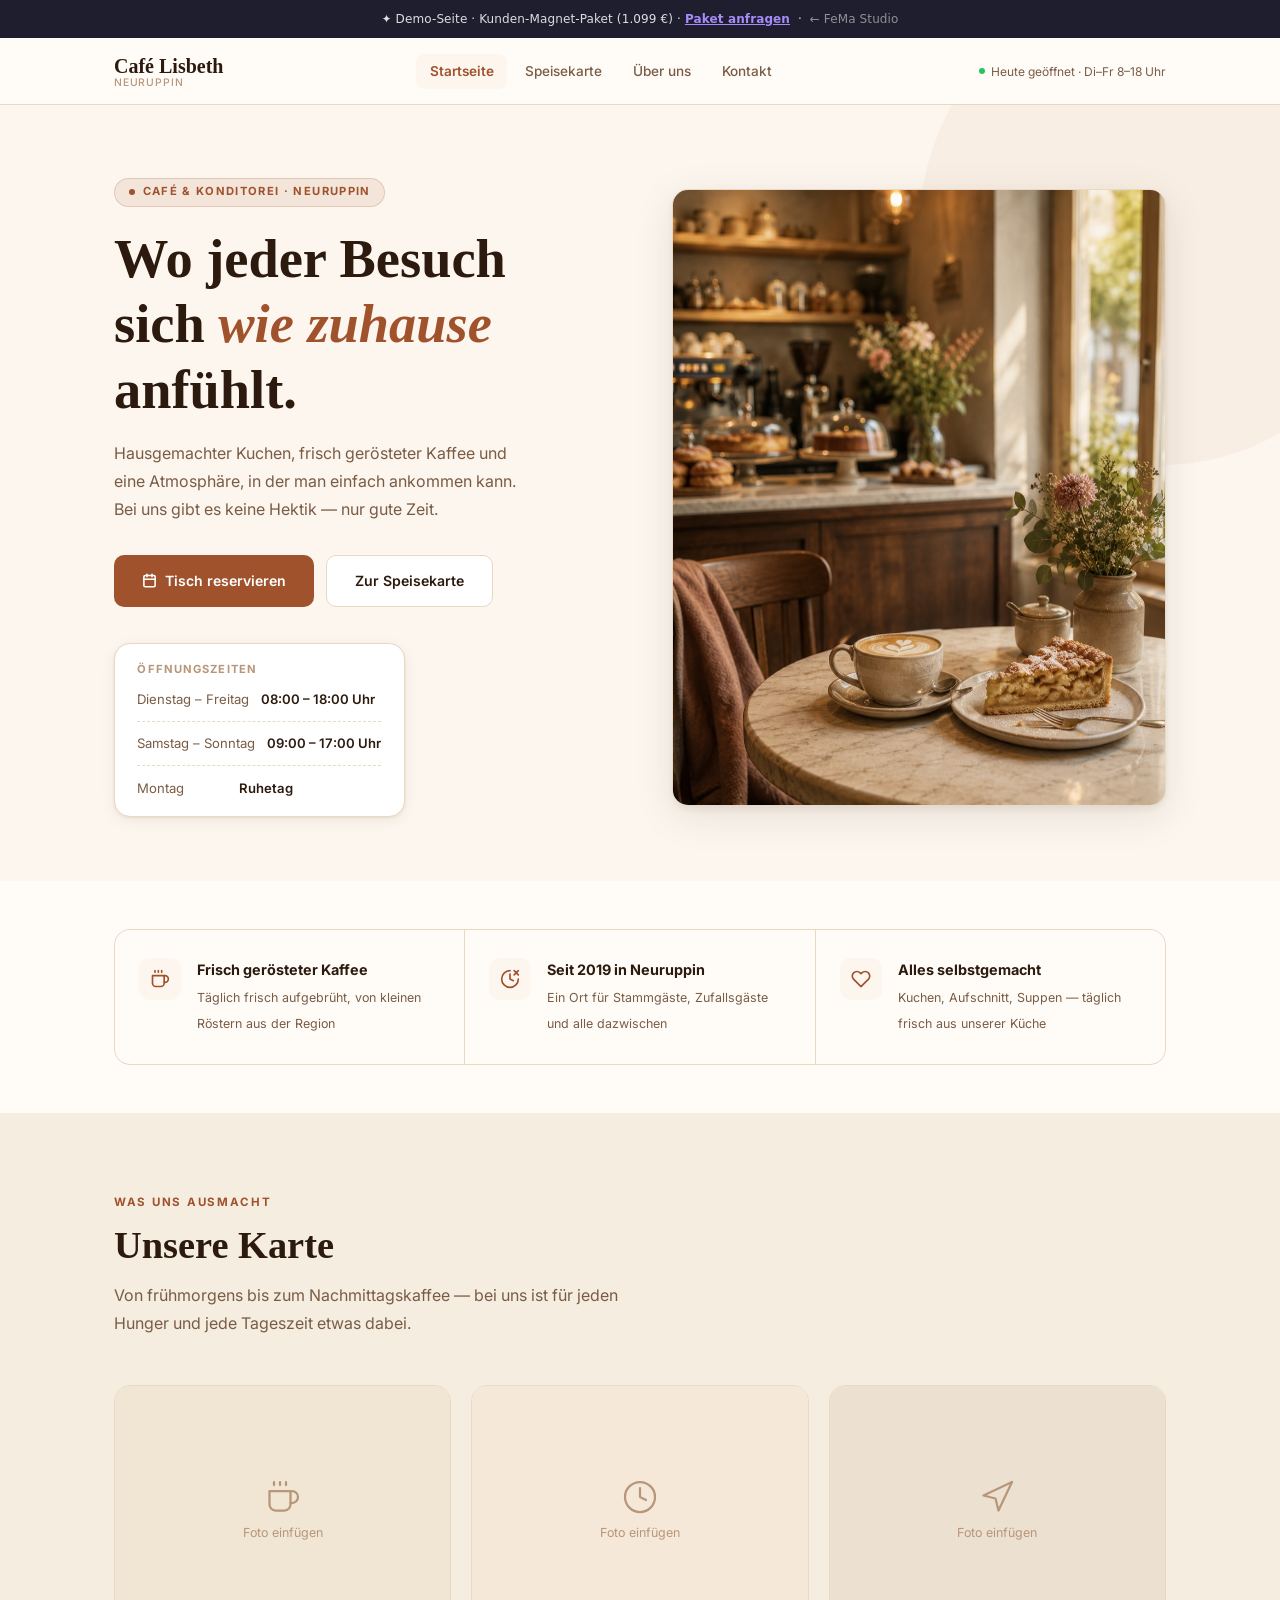
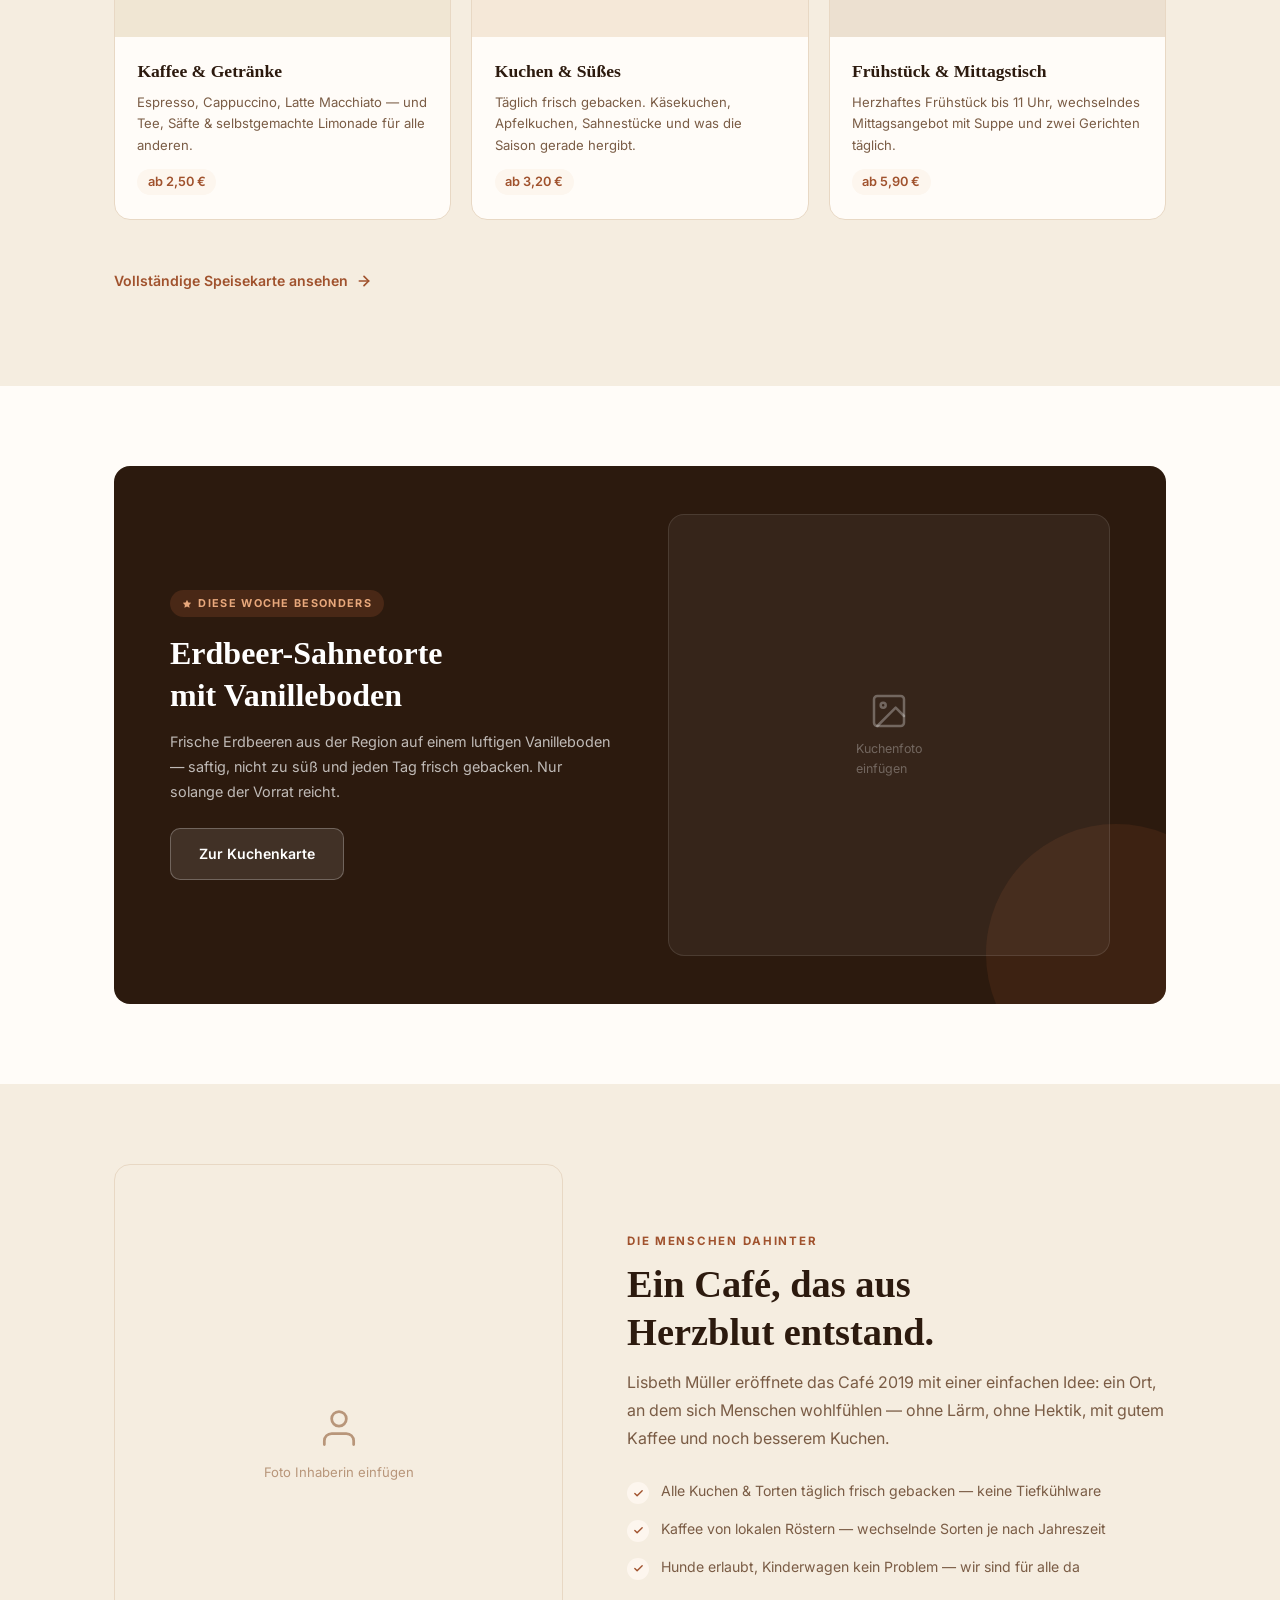
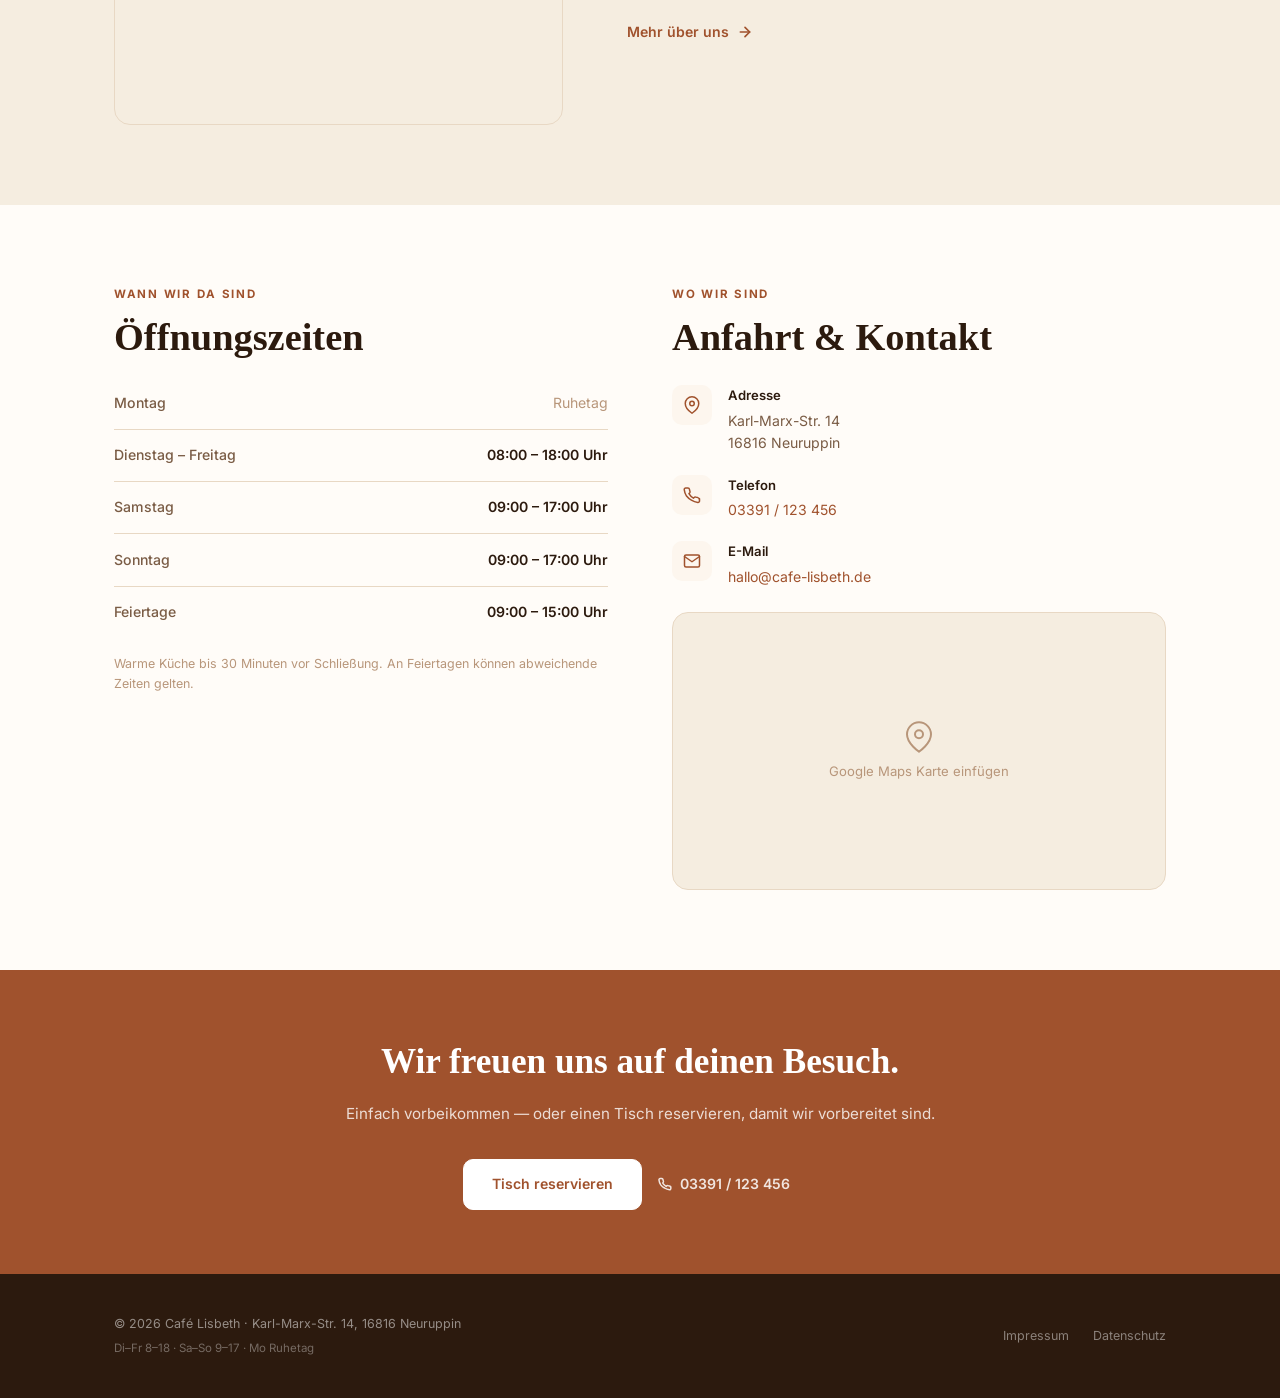
==== demo-kunden-magnet-cafe/index.html @ a555cfe6 "Fix: base href für Demo-Unterordner ergänzt Vercel cleanUrls serviert /demo-kunden-magnet-cafe ohne " ====
<!DOCTYPE html>
<!--
=================================================================
  FEMA STUDIO — KUNDEN-MAGNET DEMO: CAFÉ
  Café Lisbeth — Gemütliches Wohnzimmer-Café
  Paket: Kunden-Magnet | 1.099 €
=================================================================
-->
<html lang="de">
<head>
  <meta charset="UTF-8" />
  <meta name="viewport" content="width=device-width, initial-scale=1.0" />
  <title>Café Lisbeth — Gemütliches Café & Kuchen in Neuruppin</title>
  <meta name="robots" content="noindex, nofollow" />
  <meta name="description" content="Café Lisbeth in Neuruppin: Hausgemachter Kuchen, frischer Kaffee & Mittagstisch. Geöffnet Di–So. Herzlich willkommen!" />
  <link rel="canonical" href="https://fema-studio.de/demo-kunden-magnet-cafe" />
  <meta property="og:title" content="Café Lisbeth — Gemütliches Café & Kuchen in Neuruppin" />
  <meta property="og:description" content="Hausgemachter Kuchen, frischer Kaffee und herzliche Atmosphäre — mitten in Neuruppin." />
  <meta property="og:type" content="website" />
  <base href="/demo-kunden-magnet-cafe/" />
  <link rel="preconnect" href="https://fonts.bunny.net" />
  <link href="https://fonts.bunny.net/css?family=inter:400,500,600,700&family=playfair-display:400,400i,700,700i&display=swap" rel="stylesheet" />
  <link rel="stylesheet" href="css/style.css" />
  <script type="application/ld+json">
  {
    "@context": "https://schema.org",
    "@type": "CafeOrCoffeeShop",
    "name": "Café Lisbeth",
    "description": "Gemütliches Wohnzimmer-Café mit hausgemachtem Kuchen, frischem Kaffee und Mittagstisch.",
    "url": "https://cafe-lisbeth.de",
    "telephone": "+493391123456",
    "address": {
      "@type": "PostalAddress",
      "streetAddress": "Karl-Marx-Str. 14",
      "addressLocality": "Neuruppin",
      "postalCode": "16816",
      "addressCountry": "DE"
    },
    "openingHoursSpecification": [
      { "@type": "OpeningHoursSpecification", "dayOfWeek": ["Tuesday","Wednesday","Thursday","Friday"], "opens": "08:00", "closes": "18:00" },
      { "@type": "OpeningHoursSpecification", "dayOfWeek": ["Saturday","Sunday"], "opens": "09:00", "closes": "17:00" }
    ]
  }
  </script>
</head>
<body>

  <!-- DEMO-BANNER ==================================== -->
  <div class="demo-banner">
    ✦ Demo-Seite · Kunden-Magnet-Paket (1.099 €) ·
    <a href="https://fema-studio.de/#preise" class="demo-banner-cta">Paket anfragen</a>
    &nbsp;·&nbsp;
    <a href="https://fema-studio.de" class="demo-banner-back">← FeMa Studio</a>
  </div>

  <!-- NAV ============================================ -->
  <header class="nav">
    <div class="nav-inner">
      <a href="index.html" class="nav-logo">
        Café Lisbeth
        <span>Neuruppin</span>
      </a>
      <nav class="nav-links">
        <a href="index.html" class="aktiv">Startseite</a>
        <a href="karte.html">Speisekarte</a>
        <a href="ueber-uns.html">Über uns</a>
        <a href="kontakt.html">Kontakt</a>
      </nav>
      <div class="nav-zeiten">
        <span class="nav-zeiten-dot"></span>
        Heute geöffnet · Di–Fr 8–18 Uhr
      </div>
      <button type="button" class="nav-hamburger" id="hamburger" aria-label="Menü öffnen">
        <span></span><span></span><span></span>
      </button>
    </div>
    <nav class="nav-mobile" id="navMobile">
      <a href="index.html" class="aktiv">Startseite</a>
      <a href="karte.html">Speisekarte</a>
      <a href="ueber-uns.html">Über uns</a>
      <a href="kontakt.html">Kontakt</a>
      <a href="kontakt.html" class="btn btn-primaer">Tisch reservieren</a>
    </nav>
  </header>

  <!-- HERO =========================================== -->
  <section class="hero-cafe">
    <div class="hero-cafe-inner">
      <div>
        <div class="hero-cafe-label">Café &amp; Konditorei · Neuruppin</div>
        <h1>
          Wo jeder Besuch<br />
          sich <em>wie zuhause</em><br />
          anfühlt.
        </h1>
        <p class="hero-sub">
          Hausgemachter Kuchen, frisch gerösteter Kaffee und eine Atmosphäre, in der man einfach ankommen kann. Bei uns gibt es keine Hektik — nur gute Zeit.
        </p>
        <div class="hero-buttons">
          <a href="kontakt.html" class="btn btn-primaer">
            <svg xmlns="http://www.w3.org/2000/svg" width="15" height="15" viewBox="0 0 24 24" fill="none" stroke="currentColor" stroke-width="2.5" stroke-linecap="round" stroke-linejoin="round"><rect x="3" y="4" width="18" height="18" rx="2"/><line x1="16" y1="2" x2="16" y2="6"/><line x1="8" y1="2" x2="8" y2="6"/><line x1="3" y1="10" x2="21" y2="10"/></svg>
            Tisch reservieren
          </a>
          <a href="karte.html" class="btn btn-sekundaer">Zur Speisekarte</a>
        </div>

        <div class="hero-zeiten-box">
          <div class="hero-zeiten-titel">Öffnungszeiten</div>
          <div class="hero-zeiten-reihe">
            <span class="tag">Dienstag – Freitag</span>
            <span class="zeit">08:00 – 18:00 Uhr</span>
          </div>
          <hr class="hero-zeiten-sep" />
          <div class="hero-zeiten-reihe">
            <span class="tag">Samstag – Sonntag</span>
            <span class="zeit">09:00 – 17:00 Uhr</span>
          </div>
          <hr class="hero-zeiten-sep" />
          <div class="hero-zeiten-reihe">
            <span class="tag">Montag</span>
            <span class="zeit zeit-ruhetag">Ruhetag</span>
          </div>
        </div>
      </div>

      <div class="hero-cafe-bild">
        <img src="bilder/hero.jpg" alt="Gemütliche Atmosphäre im Café Lisbeth — Kaffee und Kuchen auf Marmortisch" />
      </div>
    </div>
  </section>

  <!-- ATMOSPHÄRE-CLAIMS ============================== -->
  <section class="section-claims">
    <div class="container">
      <div class="claims-reihe">
        <div class="claim">
          <div class="claim-icon">
            <svg xmlns="http://www.w3.org/2000/svg" width="20" height="20" viewBox="0 0 24 24" fill="none" stroke="currentColor" stroke-width="2" stroke-linecap="round" stroke-linejoin="round"><path d="M17 8h1a4 4 0 1 1 0 8h-1"/><path d="M3 8h14v9a4 4 0 0 1-4 4H7a4 4 0 0 1-4-4Z"/><line x1="6" y1="2" x2="6" y2="4"/><line x1="10" y1="2" x2="10" y2="4"/><line x1="14" y1="2" x2="14" y2="4"/></svg>
          </div>
          <div class="claim-text">
            <strong>Frisch gerösteter Kaffee</strong>
            <span>Täglich frisch aufgebrüht, von kleinen Röstern aus der Region</span>
          </div>
        </div>
        <div class="claim">
          <div class="claim-icon">
            <svg xmlns="http://www.w3.org/2000/svg" width="20" height="20" viewBox="0 0 24 24" fill="none" stroke="currentColor" stroke-width="2" stroke-linecap="round" stroke-linejoin="round"><path d="M12 2a10 10 0 1 0 10 10"/><path d="M12 6v6l4 2"/><path d="M22 2 L 17 7 M 22 7 L 17 2"/></svg>
          </div>
          <div class="claim-text">
            <strong>Seit 2019 in Neuruppin</strong>
            <span>Ein Ort für Stammgäste, Zufallsgäste und alle dazwischen</span>
          </div>
        </div>
        <div class="claim">
          <div class="claim-icon">
            <svg xmlns="http://www.w3.org/2000/svg" width="20" height="20" viewBox="0 0 24 24" fill="none" stroke="currentColor" stroke-width="2" stroke-linecap="round" stroke-linejoin="round"><path d="M20.84 4.61a5.5 5.5 0 0 0-7.78 0L12 5.67l-1.06-1.06a5.5 5.5 0 0 0-7.78 7.78l1.06 1.06L12 21.23l7.78-7.78 1.06-1.06a5.5 5.5 0 0 0 0-7.78z"/></svg>
          </div>
          <div class="claim-text">
            <strong>Alles selbstgemacht</strong>
            <span>Kuchen, Aufschnitt, Suppen — täglich frisch aus unserer Küche</span>
          </div>
        </div>
      </div>
    </div>
  </section>

  <!-- KARTEN-HIGHLIGHTS ============================== -->
  <section class="section section-warm">
    <div class="container">
      <div class="section-kopf">
        <p class="section-label">Was uns ausmacht</p>
        <h2 class="section-titel">Unsere Karte</h2>
        <p class="section-sub">Von frühmorgens bis zum Nachmittagskaffee — bei uns ist für jeden Hunger und jede Tageszeit etwas dabei.</p>
      </div>
      <div class="karte-grid">
        <div class="karte-kachel">
          <div class="karte-kachel-bild karte-kachel-bild--kaffee">
            <svg xmlns="http://www.w3.org/2000/svg" width="36" height="36" viewBox="0 0 24 24" fill="none" stroke="#b8967a" stroke-width="1.5" stroke-linecap="round" stroke-linejoin="round"><path d="M17 8h1a4 4 0 1 1 0 8h-1"/><path d="M3 8h14v9a4 4 0 0 1-4 4H7a4 4 0 0 1-4-4Z"/><line x1="6" y1="2" x2="6" y2="4"/><line x1="10" y1="2" x2="10" y2="4"/><line x1="14" y1="2" x2="14" y2="4"/></svg>
            Foto einfügen
          </div>
          <div class="karte-kachel-body">
            <h3>Kaffee &amp; Getränke</h3>
            <p>Espresso, Cappuccino, Latte Macchiato — und Tee, Säfte &amp; selbstgemachte Limonade für alle anderen.</p>
            <span class="preis">ab 2,50 €</span>
          </div>
        </div>

        <div class="karte-kachel">
          <div class="karte-kachel-bild karte-kachel-bild--kuchen">
            <svg xmlns="http://www.w3.org/2000/svg" width="36" height="36" viewBox="0 0 24 24" fill="none" stroke="#b8967a" stroke-width="1.5" stroke-linecap="round" stroke-linejoin="round"><circle cx="12" cy="12" r="10"/><path d="M12 6v6l4 2"/></svg>
            Foto einfügen
          </div>
          <div class="karte-kachel-body">
            <h3>Kuchen &amp; Süßes</h3>
            <p>Täglich frisch gebacken. Käsekuchen, Apfelkuchen, Sahnestücke und was die Saison gerade hergibt.</p>
            <span class="preis">ab 3,20 €</span>
          </div>
        </div>

        <div class="karte-kachel">
          <div class="karte-kachel-bild karte-kachel-bild--fruehstueck">
            <svg xmlns="http://www.w3.org/2000/svg" width="36" height="36" viewBox="0 0 24 24" fill="none" stroke="#b8967a" stroke-width="1.5" stroke-linecap="round" stroke-linejoin="round"><path d="M3 11l19-9-9 19-2-8-8-2z"/></svg>
            Foto einfügen
          </div>
          <div class="karte-kachel-body">
            <h3>Frühstück &amp; Mittagstisch</h3>
            <p>Herzhaftes Frühstück bis 11 Uhr, wechselndes Mittagsangebot mit Suppe und zwei Gerichten täglich.</p>
            <span class="preis">ab 5,90 €</span>
          </div>
        </div>
      </div>
      <div class="karte-grid-footer">
        <a href="karte.html" class="btn btn-ghost">
          Vollständige Speisekarte ansehen
          <svg xmlns="http://www.w3.org/2000/svg" width="16" height="16" viewBox="0 0 24 24" fill="none" stroke="currentColor" stroke-width="2.5" stroke-linecap="round" stroke-linejoin="round"><line x1="5" y1="12" x2="19" y2="12"/><polyline points="12 5 19 12 12 19"/></svg>
        </a>
      </div>
    </div>
  </section>

  <!-- EMPFEHLUNG ===================================== -->
  <section class="section">
    <div class="container">
      <div class="empfehlung">
        <div>
          <div class="empfehlung-badge">
            <svg xmlns="http://www.w3.org/2000/svg" width="10" height="10" viewBox="0 0 24 24" fill="currentColor"><polygon points="12 2 15.09 8.26 22 9.27 17 14.14 18.18 21.02 12 17.77 5.82 21.02 7 14.14 2 9.27 8.91 8.26 12 2"/></svg>
            Diese Woche besonders
          </div>
          <h2>Erdbeer-Sahnetorte<br />mit Vanilleboden</h2>
          <p>Frische Erdbeeren aus der Region auf einem luftigen Vanilleboden — saftig, nicht zu süß und jeden Tag frisch gebacken. Nur solange der Vorrat reicht.</p>
          <a href="karte.html" class="btn btn-sekundaer">Zur Kuchenkarte</a>
        </div>
        <div class="empfehlung-bild">
          <svg xmlns="http://www.w3.org/2000/svg" width="40" height="40" viewBox="0 0 24 24" fill="none" stroke="currentColor" stroke-width="1.5" stroke-linecap="round" stroke-linejoin="round"><rect x="3" y="3" width="18" height="18" rx="2"/><circle cx="8.5" cy="8.5" r="1.5"/><polyline points="21 15 16 10 5 21"/></svg>
          Kuchenfoto<br />einfügen
        </div>
      </div>
    </div>
  </section>

  <!-- ÜBER UNS TEASER ================================ -->
  <section class="section section-warm">
    <div class="container">
      <div class="ueber-grid">
        <div class="ueber-bild">
          <div class="ueber-bild-platzhalter">
            <svg xmlns="http://www.w3.org/2000/svg" width="44" height="44" viewBox="0 0 24 24" fill="none" stroke="currentColor" stroke-width="1.5" stroke-linecap="round" stroke-linejoin="round"><path d="M20 21v-2a4 4 0 0 0-4-4H8a4 4 0 0 0-4 4v2"/><circle cx="12" cy="7" r="4"/></svg>
            Foto Inhaberin einfügen
          </div>
        </div>
        <div>
          <p class="section-label">Die Menschen dahinter</p>
          <h2 class="section-titel">Ein Café, das aus<br />Herzblut entstand.</h2>
          <p class="section-sub">
            Lisbeth Müller eröffnete das Café 2019 mit einer einfachen Idee: ein Ort, an dem sich Menschen wohlfühlen — ohne Lärm, ohne Hektik, mit gutem Kaffee und noch besserem Kuchen.
          </p>
          <div class="ueber-punkte">
            <div class="ueber-punkt">
              <div class="ueber-punkt-icon">
                <svg xmlns="http://www.w3.org/2000/svg" width="11" height="11" viewBox="0 0 24 24" fill="none" stroke="currentColor" stroke-width="3" stroke-linecap="round" stroke-linejoin="round"><polyline points="20 6 9 17 4 12"/></svg>
              </div>
              Alle Kuchen &amp; Torten täglich frisch gebacken — keine Tiefkühlware
            </div>
            <div class="ueber-punkt">
              <div class="ueber-punkt-icon">
                <svg xmlns="http://www.w3.org/2000/svg" width="11" height="11" viewBox="0 0 24 24" fill="none" stroke="currentColor" stroke-width="3" stroke-linecap="round" stroke-linejoin="round"><polyline points="20 6 9 17 4 12"/></svg>
              </div>
              Kaffee von lokalen Röstern — wechselnde Sorten je nach Jahreszeit
            </div>
            <div class="ueber-punkt">
              <div class="ueber-punkt-icon">
                <svg xmlns="http://www.w3.org/2000/svg" width="11" height="11" viewBox="0 0 24 24" fill="none" stroke="currentColor" stroke-width="3" stroke-linecap="round" stroke-linejoin="round"><polyline points="20 6 9 17 4 12"/></svg>
              </div>
              Hunde erlaubt, Kinderwagen kein Problem — wir sind für alle da
            </div>
          </div>
          <div class="ueber-cta">
            <a href="ueber-uns.html" class="btn btn-ghost">
              Mehr über uns
              <svg xmlns="http://www.w3.org/2000/svg" width="16" height="16" viewBox="0 0 24 24" fill="none" stroke="currentColor" stroke-width="2.5" stroke-linecap="round" stroke-linejoin="round"><line x1="5" y1="12" x2="19" y2="12"/><polyline points="12 5 19 12 12 19"/></svg>
            </a>
          </div>
        </div>
      </div>
    </div>
  </section>

  <!-- ÖFFNUNGSZEITEN & ADRESSE ======================= -->
  <section class="section">
    <div class="container">
      <div class="zeiten-layout">
        <div>
          <p class="section-label">Wann wir da sind</p>
          <h2 class="section-titel">Öffnungszeiten</h2>
          <div class="zeiten-tabelle">
            <div class="zeiten-zeile">
              <span class="tag">Montag</span>
              <span class="geschlossen">Ruhetag</span>
            </div>
            <div class="zeiten-zeile">
              <span class="tag">Dienstag – Freitag</span>
              <span class="zeit">08:00 – 18:00 Uhr</span>
            </div>
            <div class="zeiten-zeile">
              <span class="tag">Samstag</span>
              <span class="zeit">09:00 – 17:00 Uhr</span>
            </div>
            <div class="zeiten-zeile">
              <span class="tag">Sonntag</span>
              <span class="zeit">09:00 – 17:00 Uhr</span>
            </div>
            <div class="zeiten-zeile">
              <span class="tag">Feiertage</span>
              <span class="zeit">09:00 – 15:00 Uhr</span>
            </div>
          </div>
          <p class="zeiten-hinweis">
            Warme Küche bis 30 Minuten vor Schließung. An Feiertagen können abweichende Zeiten gelten.
          </p>
        </div>
        <div>
          <p class="section-label">Wo wir sind</p>
          <h2 class="section-titel">Anfahrt &amp; Kontakt</h2>
          <div class="adresse-block">
            <div class="adresse-zeile">
              <div class="adresse-zeile-icon">
                <svg xmlns="http://www.w3.org/2000/svg" width="18" height="18" viewBox="0 0 24 24" fill="none" stroke="currentColor" stroke-width="2" stroke-linecap="round" stroke-linejoin="round"><path d="M21 10c0 7-9 13-9 13s-9-6-9-13a9 9 0 0 1 18 0z"/><circle cx="12" cy="10" r="3"/></svg>
              </div>
              <div>
                <strong>Adresse</strong>
                Karl-Marx-Str. 14<br />16816 Neuruppin
              </div>
            </div>
            <div class="adresse-zeile">
              <div class="adresse-zeile-icon">
                <svg xmlns="http://www.w3.org/2000/svg" width="18" height="18" viewBox="0 0 24 24" fill="none" stroke="currentColor" stroke-width="2" stroke-linecap="round" stroke-linejoin="round"><path d="M22 16.92v3a2 2 0 0 1-2.18 2 19.79 19.79 0 0 1-8.63-3.07A19.5 19.5 0 0 1 4.69 13.41 19.79 19.79 0 0 1 1.63 4.83 2 2 0 0 1 3.59 2.63h3a2 2 0 0 1 2 1.72c.127.96.361 1.903.7 2.81a2 2 0 0 1-.45 2.11L7.91 10.19a16 16 0 0 0 6 6l.95-.95a2 2 0 0 1 2.11-.45c.907.339 1.85.573 2.81.7A2 2 0 0 1 21.44 17.5z"/></svg>
              </div>
              <div>
                <strong>Telefon</strong>
                <a href="tel:+493391123456" class="link-akzent">03391 / 123 456</a>
              </div>
            </div>
            <div class="adresse-zeile">
              <div class="adresse-zeile-icon">
                <svg xmlns="http://www.w3.org/2000/svg" width="18" height="18" viewBox="0 0 24 24" fill="none" stroke="currentColor" stroke-width="2" stroke-linecap="round" stroke-linejoin="round"><path d="M4 4h16c1.1 0 2 .9 2 2v12c0 1.1-.9 2-2 2H4c-1.1 0-2-.9-2-2V6c0-1.1.9-2 2-2z"/><polyline points="22,6 12,13 2,6"/></svg>
              </div>
              <div>
                <strong>E-Mail</strong>
                <a href="mailto:hallo@cafe-lisbeth.de" class="link-akzent">hallo@cafe-lisbeth.de</a>
              </div>
            </div>
          </div>
          <div class="maps-container">
            <!-- ANPASSEN: Google Maps Embed einfügen -->
            <svg xmlns="http://www.w3.org/2000/svg" width="32" height="32" viewBox="0 0 24 24" fill="none" stroke="currentColor" stroke-width="1.5" stroke-linecap="round" stroke-linejoin="round"><path d="M21 10c0 7-9 13-9 13s-9-6-9-13a9 9 0 0 1 18 0z"/><circle cx="12" cy="10" r="3"/></svg>
            Google Maps Karte einfügen
          </div>
        </div>
      </div>
    </div>
  </section>

  <!-- CTA BANNER ===================================== -->
  <section class="cta-banner">
    <div class="container">
      <h2>Wir freuen uns auf deinen Besuch.</h2>
      <p>Einfach vorbeikommen — oder einen Tisch reservieren, damit wir vorbereitet sind.</p>
      <div class="cta-buttons">
        <a href="kontakt.html" class="btn btn-sekundaer">Tisch reservieren</a>
        <a href="tel:+493391123456" class="btn btn-ghost">
          <svg xmlns="http://www.w3.org/2000/svg" width="14" height="14" viewBox="0 0 24 24" fill="none" stroke="currentColor" stroke-width="2.5" stroke-linecap="round" stroke-linejoin="round"><path d="M22 16.92v3a2 2 0 0 1-2.18 2 19.79 19.79 0 0 1-8.63-3.07A19.5 19.5 0 0 1 4.69 13.41 19.79 19.79 0 0 1 1.63 4.83 2 2 0 0 1 3.59 2.63h3a2 2 0 0 1 2 1.72c.127.96.361 1.903.7 2.81a2 2 0 0 1-.45 2.11L7.91 10.19a16 16 0 0 0 6 6l.95-.95a2 2 0 0 1 2.11-.45c.907.339 1.85.573 2.81.7A2 2 0 0 1 21.44 17.5z"/></svg>
          03391 / 123 456
        </a>
      </div>
    </div>
  </section>

  <!-- FOOTER ========================================= -->
  <footer>
    <div class="footer-inner">
      <div>
        <span>© <span id="jahr"></span> Café Lisbeth · Karl-Marx-Str. 14, 16816 Neuruppin</span>
        <div class="footer-zeiten">Di–Fr 8–18 · Sa–So 9–17 · Mo Ruhetag</div>
      </div>
      <div class="footer-links">
        <a href="impressum.html">Impressum</a>
        <a href="datenschutz.html">Datenschutz</a>
      </div>
    </div>
  </footer>

  <script>
    document.getElementById('jahr').textContent = new Date().getFullYear();
    const hamburger = document.getElementById('hamburger');
    const navMobile = document.getElementById('navMobile');
    hamburger.addEventListener('click', () => navMobile.classList.toggle('offen'));
  </script>

</body>
</html>
---- demo-kunden-magnet-cafe/css/style.css ----
/*
=================================================================
  FEMA STUDIO — KUNDEN-MAGNET CAFÉ DEMO
  Café Lisbeth — Gemütliches Wohnzimmer-Café

  Farbanpassung: nur diese 3 Werte ändern
  --akzent:       #a0522d (Sienna / Kaffeebraun)
  --akzent-hover: #8b4513 (Saddlebrown)
  --akzent-hell:  #fdf6ee (Warmes Creme)
=================================================================
*/

:root {
  --akzent:       #a0522d;
  --akzent-hover: #8b4513;
  --akzent-hell:  #fdf6ee;

  --text:         #2c1a0e;
  --text-mittel:  #7a5c45;
  --text-hell:    #b8967a;
  --hintergrund:  #fffcf8;
  --karte:        #f5ede0;
  --rahmen:       #e8d8c4;
  --radius:       10px;
  --radius-lg:    16px;
  --schatten:     0 1px 3px rgba(44,26,14,0.08), 0 4px 16px rgba(44,26,14,0.06);
  --schatten-lg:  0 4px 6px rgba(44,26,14,0.05), 0 10px 40px rgba(44,26,14,0.1);
}

/* ── DEMO-BANNER ─────────────────────────────────────── */
.demo-banner {
  background: #1e1e2e;
  color: rgba(255,255,255,0.85);
  text-align: center;
  padding: 0.6rem 1rem;
  font-size: 0.75rem;
  font-family: system-ui, sans-serif;
  letter-spacing: 0.01em;
}
.demo-banner-cta {
  color: #a78bfa;
  text-decoration: underline;
  font-weight: 600;
}
.demo-banner-back {
  color: rgba(255,255,255,0.5);
  text-decoration: none;
}

/* ── RESET ──────────────────────────────────────────── */
*, *::before, *::after { box-sizing: border-box; margin: 0; padding: 0; }
html { scroll-behavior: smooth; }
body {
  font-family: 'Inter', system-ui, sans-serif;
  background: var(--hintergrund);
  color: var(--text);
  line-height: 1.6;
  -webkit-font-smoothing: antialiased;
}
img { max-width: 100%; height: auto; display: block; }
a { color: inherit; text-decoration: none; }
ul { list-style: none; }

/* ── TYPOGRAPHIE ─────────────────────────────────────── */
.serif { font-family: 'Playfair Display', Georgia, serif; }

/* ── LAYOUT ──────────────────────────────────────────── */
.container { max-width: 1100px; margin: 0 auto; padding: 0 1.5rem; }
.section { padding: 5rem 0; }
.section-warm { background: var(--karte); }

.section-kopf { margin-bottom: 3rem; }
.section-label {
  font-size: 0.72rem;
  font-weight: 700;
  letter-spacing: 0.15em;
  text-transform: uppercase;
  color: var(--akzent);
  margin-bottom: 0.6rem;
}
.section-titel {
  font-family: 'Playfair Display', Georgia, serif;
  font-size: clamp(1.6rem, 4vw, 2.4rem);
  font-weight: 700;
  line-height: 1.25;
  margin-bottom: 0.75rem;
  color: var(--text);
}
.section-sub {
  font-size: 1rem;
  color: var(--text-mittel);
  max-width: 540px;
  line-height: 1.75;
}

/* ── BUTTONS ──────────────────────────────────────────── */
.btn {
  display: inline-flex;
  align-items: center;
  gap: 0.5rem;
  font-size: 0.88rem;
  font-weight: 600;
  padding: 0.85rem 1.75rem;
  border-radius: var(--radius);
  border: none;
  cursor: pointer;
  transition: background 0.2s, border-color 0.2s, color 0.2s, transform 0.15s;
}
.btn:hover { transform: translateY(-1px); }
.btn-primaer { background: var(--akzent); color: #fff; }
.btn-primaer:hover { background: var(--akzent-hover); }
.btn-sekundaer {
  background: #fff;
  color: var(--text);
  border: 1.5px solid var(--rahmen);
}
.btn-sekundaer:hover { border-color: var(--akzent); color: var(--akzent); }
.btn-ghost {
  background: transparent;
  color: var(--akzent);
  padding-left: 0;
  font-weight: 600;
}
.btn-ghost:hover { gap: 0.75rem; transform: none; }

/* ── NAVIGATION ──────────────────────────────────────── */
.nav {
  position: sticky;
  top: 0;
  z-index: 100;
  background: rgba(255,252,248,0.96);
  -webkit-backdrop-filter: blur(10px);
  backdrop-filter: blur(10px);
  border-bottom: 1px solid var(--rahmen);
}
.nav-inner {
  display: flex;
  align-items: center;
  justify-content: space-between;
  height: 66px;
  max-width: 1100px;
  margin: 0 auto;
  padding: 0 1.5rem;
  gap: 2rem;
}
.nav-logo {
  font-family: 'Playfair Display', Georgia, serif;
  font-size: 1.25rem;
  font-weight: 700;
  flex-shrink: 0;
  color: var(--text);
  line-height: 1.1;
}
.nav-logo span {
  display: block;
  font-family: 'Inter', system-ui, sans-serif;
  font-size: 0.65rem;
  font-weight: 500;
  letter-spacing: 0.08em;
  color: var(--text-hell);
  text-transform: uppercase;
}
.nav-links {
  display: flex;
  align-items: center;
  gap: 0.25rem;
  flex: 1;
  justify-content: center;
}
.nav-links a {
  font-size: 0.85rem;
  font-weight: 500;
  color: var(--text-mittel);
  padding: 0.4rem 0.85rem;
  border-radius: 8px;
  transition: color 0.2s, background 0.2s;
}
.nav-links a:hover { color: var(--text); background: var(--karte); }
.nav-links a.aktiv { color: var(--akzent); font-weight: 600; background: var(--akzent-hell); }
.nav-zeiten {
  flex-shrink: 0;
  font-size: 0.75rem;
  color: var(--text-mittel);
  display: flex;
  align-items: center;
  gap: 0.4rem;
}
.nav-zeiten-dot {
  width: 6px; height: 6px;
  border-radius: 50%;
  background: #22c55e;
  flex-shrink: 0;
}

/* Mobile Nav */
.nav-hamburger {
  display: none;
  flex-direction: column;
  gap: 5px;
  cursor: pointer;
  padding: 4px;
  background: none;
  border: none;
}
.nav-hamburger span {
  display: block;
  width: 22px;
  height: 2px;
  background: var(--text);
  border-radius: 2px;
  transition: transform 0.2s, opacity 0.2s;
}
.nav-mobile {
  display: none;
  flex-direction: column;
  padding: 1rem 1.5rem 1.5rem;
  border-top: 1px solid var(--rahmen);
  gap: 0.25rem;
  background: var(--hintergrund);
}
.nav-mobile.offen { display: flex; }
.nav-mobile a {
  font-size: 0.95rem;
  font-weight: 500;
  color: var(--text-mittel);
  padding: 0.65rem 0.75rem;
  border-radius: 8px;
}
.nav-mobile a.aktiv { color: var(--akzent); background: var(--akzent-hell); font-weight: 600; }
.nav-mobile .btn { width: 100%; justify-content: center; margin-top: 0.5rem; }

/* ── HERO STARTSEITE ─────────────────────────────────── */
.hero-cafe {
  padding: 4.5rem 0 4rem;
  background: var(--akzent-hell);
  position: relative;
  overflow: hidden;
}
.hero-cafe::before {
  content: '';
  position: absolute;
  top: -120px; right: -120px;
  width: 480px; height: 480px;
  border-radius: 50%;
  background: color-mix(in srgb, var(--akzent) 5%, transparent);
  pointer-events: none;
}
.hero-cafe-inner {
  display: grid;
  grid-template-columns: 1fr 1fr;
  gap: 4rem;
  align-items: center;
  max-width: 1100px;
  margin: 0 auto;
  padding: 0 1.5rem;
}
.hero-cafe-label {
  display: inline-flex;
  align-items: center;
  gap: 0.5rem;
  background: rgba(160,82,45,0.1);
  border: 1px solid rgba(160,82,45,0.2);
  color: var(--akzent);
  font-size: 0.7rem;
  font-weight: 700;
  letter-spacing: 0.12em;
  text-transform: uppercase;
  padding: 0.3rem 0.85rem;
  border-radius: 100px;
  margin-bottom: 1.25rem;
}
.hero-cafe-label::before {
  content: '';
  width: 6px; height: 6px;
  border-radius: 50%;
  background: var(--akzent);
}
.hero-cafe h1 {
  font-family: 'Playfair Display', Georgia, serif;
  font-size: clamp(2.2rem, 5vw, 3.4rem);
  font-weight: 700;
  line-height: 1.2;
  margin-bottom: 1rem;
  color: var(--text);
}
.hero-cafe h1 em {
  font-style: italic;
  color: var(--akzent);
}
.hero-sub {
  font-size: 1rem;
  color: var(--text-mittel);
  line-height: 1.75;
  margin-bottom: 2rem;
  max-width: 420px;
}
.hero-buttons { display: flex; flex-wrap: wrap; gap: 0.75rem; margin-bottom: 2.25rem; }

/* Öffnungszeiten-Box im Hero */
.hero-zeiten-box {
  background: #fff;
  border: 1px solid var(--rahmen);
  border-radius: var(--radius-lg);
  padding: 1.1rem 1.4rem;
  display: inline-flex;
  flex-direction: column;
  gap: 0.5rem;
  box-shadow: var(--schatten);
}
.hero-zeiten-titel {
  font-size: 0.7rem;
  font-weight: 700;
  letter-spacing: 0.1em;
  text-transform: uppercase;
  color: var(--text-hell);
  margin-bottom: 0.1rem;
}
.hero-zeiten-reihe {
  display: flex;
  align-items: center;
  gap: 0.75rem;
  font-size: 0.82rem;
}
.hero-zeiten-reihe .tag { color: var(--text-mittel); min-width: 90px; }
.hero-zeiten-reihe .zeit { color: var(--text); font-weight: 600; }
.hero-zeiten-sep { border: none; border-top: 1px dashed var(--rahmen); margin: 0.2rem 0; }

/* Bild-Seite */
.hero-cafe-bild {
  border-radius: var(--radius-lg);
  overflow: hidden;
  aspect-ratio: 4/5;
  background: var(--karte);
  border: 1px solid var(--rahmen);
  box-shadow: var(--schatten-lg);
  position: relative;
  z-index: 1;
}
.hero-cafe-bild img { width: 100%; height: 100%; object-fit: cover; }
.bild-platzhalter {
  width: 100%; height: 100%;
  display: flex; flex-direction: column;
  align-items: center; justify-content: center;
  gap: 0.75rem;
  color: var(--text-hell);
  font-size: 0.82rem;
}

/* ── ATMOSPHÄRE-CLAIMS ───────────────────────────────── */
.claims-reihe {
  display: grid;
  grid-template-columns: repeat(3, 1fr);
  gap: 1px;
  background: var(--rahmen);
  border: 1px solid var(--rahmen);
  border-radius: var(--radius-lg);
  overflow: hidden;
}
.claim {
  background: var(--hintergrund);
  padding: 1.75rem 1.5rem;
  display: flex;
  align-items: flex-start;
  gap: 1rem;
}
.claim-icon {
  width: 42px; height: 42px;
  background: var(--akzent-hell);
  border-radius: 10px;
  display: flex; align-items: center; justify-content: center;
  flex-shrink: 0;
  color: var(--akzent);
}
.claim-text strong {
  display: block;
  font-size: 0.9rem;
  font-weight: 700;
  color: var(--text);
  margin-bottom: 0.2rem;
}
.claim-text span { font-size: 0.78rem; color: var(--text-mittel); }

/* ── KARTE-KATEGORIEN (ersetzt Leistungs-Grid) ───────── */
.karte-grid {
  display: grid;
  grid-template-columns: repeat(3, 1fr);
  gap: 1.25rem;
}
.karte-kachel {
  border-radius: var(--radius-lg);
  overflow: hidden;
  border: 1px solid var(--rahmen);
  transition: box-shadow 0.2s, transform 0.2s;
  background: var(--hintergrund);
}
.karte-kachel:hover {
  box-shadow: var(--schatten-lg);
  transform: translateY(-3px);
}
.karte-kachel-bild {
  aspect-ratio: 4/3;
  background: var(--karte);
  display: flex; align-items: center; justify-content: center;
  color: var(--text-hell);
  font-size: 0.78rem;
  flex-direction: column;
  gap: 0.5rem;
  position: relative;
  overflow: hidden;
}
.karte-kachel-bild img { width: 100%; height: 100%; object-fit: cover; }
.karte-kachel-body { padding: 1.25rem 1.4rem 1.5rem; }
.karte-kachel-body h3 {
  font-family: 'Playfair Display', Georgia, serif;
  font-size: 1.1rem;
  font-weight: 700;
  color: var(--text);
  margin-bottom: 0.4rem;
}
.karte-kachel-body p { font-size: 0.82rem; color: var(--text-mittel); line-height: 1.65; }
.karte-kachel-body .preis {
  display: inline-block;
  margin-top: 0.75rem;
  font-size: 0.8rem;
  font-weight: 600;
  color: var(--akzent);
  background: var(--akzent-hell);
  padding: 0.2rem 0.65rem;
  border-radius: 100px;
}

/* ── EMPFEHLUNG ──────────────────────────────────────── */
.empfehlung {
  display: grid;
  grid-template-columns: 1fr 1fr;
  gap: 3.5rem;
  align-items: center;
  background: var(--text);
  border-radius: var(--radius-lg);
  overflow: hidden;
  padding: 3rem 3.5rem;
  position: relative;
}
.empfehlung::before {
  content: '';
  position: absolute;
  right: -80px; bottom: -80px;
  width: 260px; height: 260px;
  border-radius: 50%;
  background: rgba(160,82,45,0.15);
}
.empfehlung-badge {
  display: inline-flex;
  align-items: center;
  gap: 0.4rem;
  background: rgba(160,82,45,0.25);
  color: #e8a87c;
  font-size: 0.68rem;
  font-weight: 700;
  letter-spacing: 0.12em;
  text-transform: uppercase;
  padding: 0.3rem 0.75rem;
  border-radius: 100px;
  margin-bottom: 1rem;
}
.empfehlung h2 {
  font-family: 'Playfair Display', Georgia, serif;
  font-size: clamp(1.4rem, 3vw, 2rem);
  font-weight: 700;
  color: #fff;
  margin-bottom: 0.75rem;
  line-height: 1.3;
}
.empfehlung p { color: rgba(255,255,255,0.7); font-size: 0.9rem; line-height: 1.75; margin-bottom: 1.5rem; }
.empfehlung .btn-sekundaer {
  background: rgba(255,255,255,0.1);
  border-color: rgba(255,255,255,0.25);
  color: #fff;
}
.empfehlung .btn-sekundaer:hover {
  background: rgba(255,255,255,0.2);
  border-color: rgba(255,255,255,0.4);
  color: #fff;
}
.empfehlung-bild {
  border-radius: var(--radius-lg);
  overflow: hidden;
  aspect-ratio: 1;
  background: rgba(255,255,255,0.05);
  border: 1px solid rgba(255,255,255,0.1);
  display: flex; align-items: center; justify-content: center;
  color: rgba(255,255,255,0.3);
  font-size: 0.78rem;
  flex-direction: column;
  gap: 0.5rem;
  position: relative;
  z-index: 1;
}
.empfehlung-bild img { width: 100%; height: 100%; object-fit: cover; }

/* ── ÜBER UNS ────────────────────────────────────────── */
.ueber-grid {
  display: grid;
  grid-template-columns: 1fr 1.2fr;
  gap: 4rem;
  align-items: center;
}
.ueber-bild {
  border-radius: var(--radius-lg);
  overflow: hidden;
  aspect-ratio: 4/5;
  background: var(--karte);
  border: 1px solid var(--rahmen);
  position: relative;
}
.ueber-bild img { width: 100%; height: 100%; object-fit: cover; }
.ueber-bild-platzhalter {
  width: 100%; height: 100%;
  display: flex; flex-direction: column;
  align-items: center; justify-content: center;
  gap: 0.75rem; color: var(--text-hell); font-size: 0.82rem;
}
.ueber-punkte { display: flex; flex-direction: column; gap: 0.85rem; margin-top: 1.75rem; }
.ueber-punkt {
  display: flex; align-items: flex-start;
  gap: 0.75rem; font-size: 0.88rem; color: var(--text-mittel);
  line-height: 1.6;
}
.ueber-punkt-icon {
  width: 22px; height: 22px;
  background: var(--akzent-hell);
  border-radius: 50%;
  display: flex; align-items: center; justify-content: center;
  flex-shrink: 0; margin-top: 2px; color: var(--akzent);
}

/* ── ÖFFNUNGSZEITEN (standalone section) ─────────────── */
.zeiten-layout {
  display: grid;
  grid-template-columns: 1fr 1fr;
  gap: 4rem;
  align-items: start;
}
.zeiten-tabelle { display: flex; flex-direction: column; gap: 0; margin-top: 1rem; }
.zeiten-zeile {
  display: flex;
  justify-content: space-between;
  align-items: center;
  padding: 0.9rem 0;
  border-bottom: 1px solid var(--rahmen);
  font-size: 0.88rem;
}
.zeiten-zeile:last-child { border-bottom: none; }
.zeiten-zeile .tag { color: var(--text-mittel); font-weight: 500; }
.zeiten-zeile .zeit { color: var(--text); font-weight: 600; }
.zeiten-zeile .geschlossen { color: var(--text-hell); }
.adresse-block { display: flex; flex-direction: column; gap: 1.25rem; margin-top: 1.5rem; }
.adresse-zeile {
  display: flex; align-items: flex-start;
  gap: 1rem; font-size: 0.88rem; color: var(--text-mittel);
}
.adresse-zeile-icon {
  width: 40px; height: 40px;
  background: var(--akzent-hell);
  border-radius: 10px;
  display: flex; align-items: center; justify-content: center;
  flex-shrink: 0; color: var(--akzent);
}
.adresse-zeile strong { display: block; color: var(--text); font-weight: 600; margin-bottom: 0.2rem; font-size: 0.82rem; }
.maps-container {
  border-radius: var(--radius-lg);
  overflow: hidden;
  border: 1px solid var(--rahmen);
  margin-top: 1.5rem;
  background: var(--karte);
  aspect-ratio: 16/9;
  display: flex; align-items: center; justify-content: center;
  color: var(--text-hell); font-size: 0.82rem; flex-direction: column; gap: 0.5rem;
}
.maps-container iframe { display: block; width: 100%; height: 100%; border: none; }

/* ── HERO KOMPAKT (Unterseiten) ──────────────────────── */
.hero-kompakt {
  padding: 3rem 0;
  background: var(--akzent-hell);
  border-bottom: 1px solid var(--rahmen);
}
.hero-kompakt .breadcrumb {
  display: flex;
  align-items: center;
  gap: 0.5rem;
  font-size: 0.75rem;
  color: var(--text-hell);
  margin-bottom: 0.85rem;
}
.hero-kompakt .breadcrumb a { color: var(--akzent); }
.hero-kompakt h1 {
  font-family: 'Playfair Display', Georgia, serif;
  font-size: clamp(1.6rem, 4vw, 2.6rem);
  font-weight: 700;
  margin-bottom: 0.5rem;
  color: var(--text);
}
.hero-kompakt p { color: var(--text-mittel); font-size: 0.95rem; }

/* ── SPEISEKARTE ─────────────────────────────────────── */
.karte-abschnitt { margin-bottom: 3.5rem; }
.karte-abschnitt:last-child { margin-bottom: 0; }
.karte-abschnitt-titel {
  font-family: 'Playfair Display', Georgia, serif;
  font-size: 1.4rem;
  font-weight: 700;
  color: var(--text);
  margin-bottom: 0.25rem;
  padding-bottom: 0.75rem;
  border-bottom: 1px solid var(--rahmen);
}
.karte-abschnitt-sub { font-size: 0.82rem; color: var(--text-hell); margin-bottom: 1.5rem; }
.menu-grid {
  display: grid;
  grid-template-columns: repeat(auto-fill, minmax(300px, 1fr));
  gap: 1rem;
}
.menu-item {
  background: var(--hintergrund);
  border: 1px solid var(--rahmen);
  border-radius: var(--radius-lg);
  padding: 1.25rem 1.4rem;
  display: flex;
  justify-content: space-between;
  align-items: flex-start;
  gap: 1rem;
  transition: border-color 0.2s;
}
.menu-item:hover { border-color: var(--akzent); }
.menu-item-info h4 { font-size: 0.92rem; font-weight: 600; color: var(--text); margin-bottom: 0.2rem; }
.menu-item-info p { font-size: 0.78rem; color: var(--text-mittel); line-height: 1.5; }
.menu-item-preis {
  font-size: 0.92rem;
  font-weight: 700;
  color: var(--akzent);
  flex-shrink: 0;
  white-space: nowrap;
}

/* ── KONTAKTFORMULAR ─────────────────────────────────── */
.kontakt-layout {
  display: grid;
  grid-template-columns: 1.1fr 0.9fr;
  gap: 4rem;
  align-items: start;
}
.formular { display: flex; flex-direction: column; gap: 1rem; }
.feld-gruppe {
  display: grid;
  grid-template-columns: 1fr 1fr;
  gap: 1rem;
}
.feld { display: flex; flex-direction: column; gap: 0.35rem; }
.feld label { font-size: 0.78rem; font-weight: 600; color: var(--text); }
.feld input,
.feld textarea,
.feld select {
  width: 100%;
  padding: 0.75rem 1rem;
  border: 1.5px solid var(--rahmen);
  border-radius: var(--radius);
  font-family: inherit;
  font-size: 0.88rem;
  color: var(--text);
  background: var(--hintergrund);
  transition: border-color 0.2s, box-shadow 0.2s;
  outline: none;
  appearance: none;
}
.feld input:focus,
.feld textarea:focus,
.feld select:focus {
  border-color: var(--akzent);
  box-shadow: 0 0 0 3px color-mix(in srgb, var(--akzent) 12%, transparent);
}
.feld textarea { resize: vertical; min-height: 130px; }
.formular-hinweis { font-size: 0.72rem; color: var(--text-hell); margin-top: -0.25rem; }
.formular-erfolg {
  display: none;
  padding: 1rem 1.25rem;
  background: #f0fdf4;
  border: 1px solid #86efac;
  border-radius: var(--radius);
  color: #16a34a;
  font-size: 0.88rem;
  font-weight: 500;
}
.kontakt-info { display: flex; flex-direction: column; gap: 1.25rem; }

/* ── CTA BANNER ──────────────────────────────────────── */
.cta-banner {
  background: var(--akzent);
  padding: 4rem 0;
  text-align: center;
}
.cta-banner h2 {
  font-family: 'Playfair Display', Georgia, serif;
  font-size: clamp(1.4rem, 3vw, 2.2rem);
  font-weight: 700;
  color: #fff;
  margin-bottom: 0.75rem;
}
.cta-banner p { color: rgba(255,255,255,0.8); margin-bottom: 2rem; font-size: 0.95rem; }
.cta-banner .btn-sekundaer { background: #fff; color: var(--akzent); border-color: #fff; }
.cta-banner .btn-ghost { color: rgba(255,255,255,0.85); }
.cta-banner .btn-ghost:hover { color: #fff; }

/* ── FOOTER ──────────────────────────────────────────── */
footer {
  background: var(--text);
  color: rgba(255,255,255,0.5);
  padding: 2.5rem 0;
  font-size: 0.78rem;
}
.footer-inner {
  max-width: 1100px;
  margin: 0 auto;
  padding: 0 1.5rem;
  display: flex;
  align-items: center;
  justify-content: space-between;
  flex-wrap: wrap;
  gap: 0.75rem;
}
.footer-links { display: flex; gap: 1.5rem; }
.footer-links a { color: rgba(255,255,255,0.45); transition: color 0.2s; }
.footer-links a:hover { color: #fff; }
.footer-zeiten {
  font-size: 0.72rem;
  color: rgba(255,255,255,0.35);
  margin-top: 0.3rem;
}

/* ── UTILITY ─────────────────────────────────────────── */
.section-claims { padding: 3rem 0; }
.karte-kachel-bild--kaffee     { background: #f0e6d3; }
.karte-kachel-bild--kuchen     { background: #f5e8d8; }
.karte-kachel-bild--fruehstueck { background: #ece0d0; }
.karte-grid-footer { margin-top: 2.25rem; }
.ueber-cta { margin-top: 1.75rem; }
.zeiten-hinweis { font-size: 0.78rem; color: var(--text-hell); margin-top: 1rem; }
.zeit-ruhetag { color: var(--text-hell); }
.link-akzent { color: var(--akzent); }
.cta-buttons { display: flex; gap: 1rem; justify-content: center; flex-wrap: wrap; }

/* ── RESPONSIVE ──────────────────────────────────────── */
@media (max-width: 900px) {
  .hero-cafe-inner { grid-template-columns: 1fr; }
  .hero-cafe-bild { display: none; }
  .claims-reihe { grid-template-columns: 1fr; }
  .karte-grid { grid-template-columns: 1fr 1fr; }
  .empfehlung { grid-template-columns: 1fr; padding: 2.5rem; }
  .empfehlung-bild { display: none; }
  .ueber-grid { grid-template-columns: 1fr; gap: 2rem; }
  .ueber-bild { aspect-ratio: 3/2; }
  .zeiten-layout { grid-template-columns: 1fr; gap: 2.5rem; }
  .kontakt-layout { grid-template-columns: 1fr; gap: 2.5rem; }
}
@media (max-width: 768px) {
  .section { padding: 3.5rem 0; }
  .hero-cafe { padding: 3rem 0; }
  .nav-links, .nav-zeiten { display: none; }
  .nav-hamburger { display: flex; }
  .feld-gruppe { grid-template-columns: 1fr; }
  .karte-grid { grid-template-columns: 1fr; }
}
@media (max-width: 480px) {
  .hero-buttons { flex-direction: column; }
  .hero-buttons .btn { justify-content: center; }
  .footer-inner { flex-direction: column; text-align: center; }
}
@media (prefers-reduced-motion: reduce) {
  * { transition: none !important; }
  html { scroll-behavior: auto; }
}
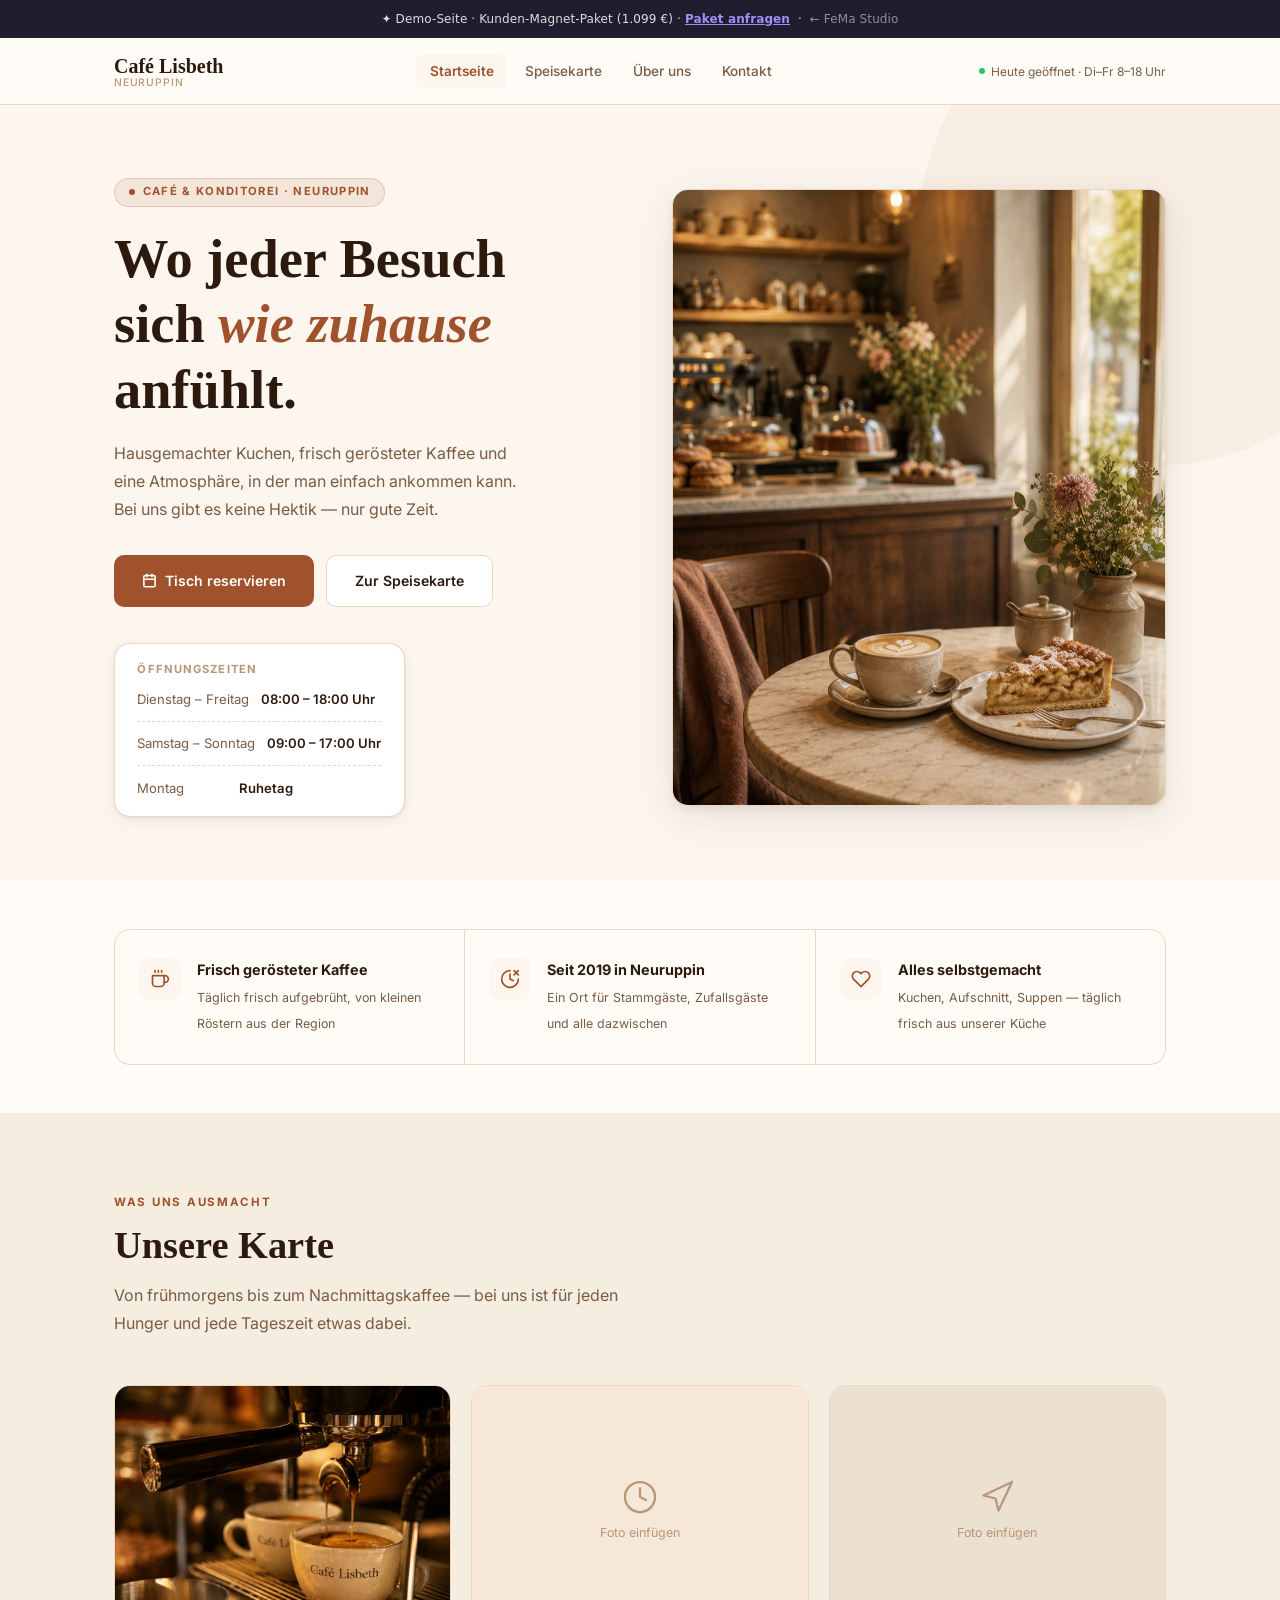
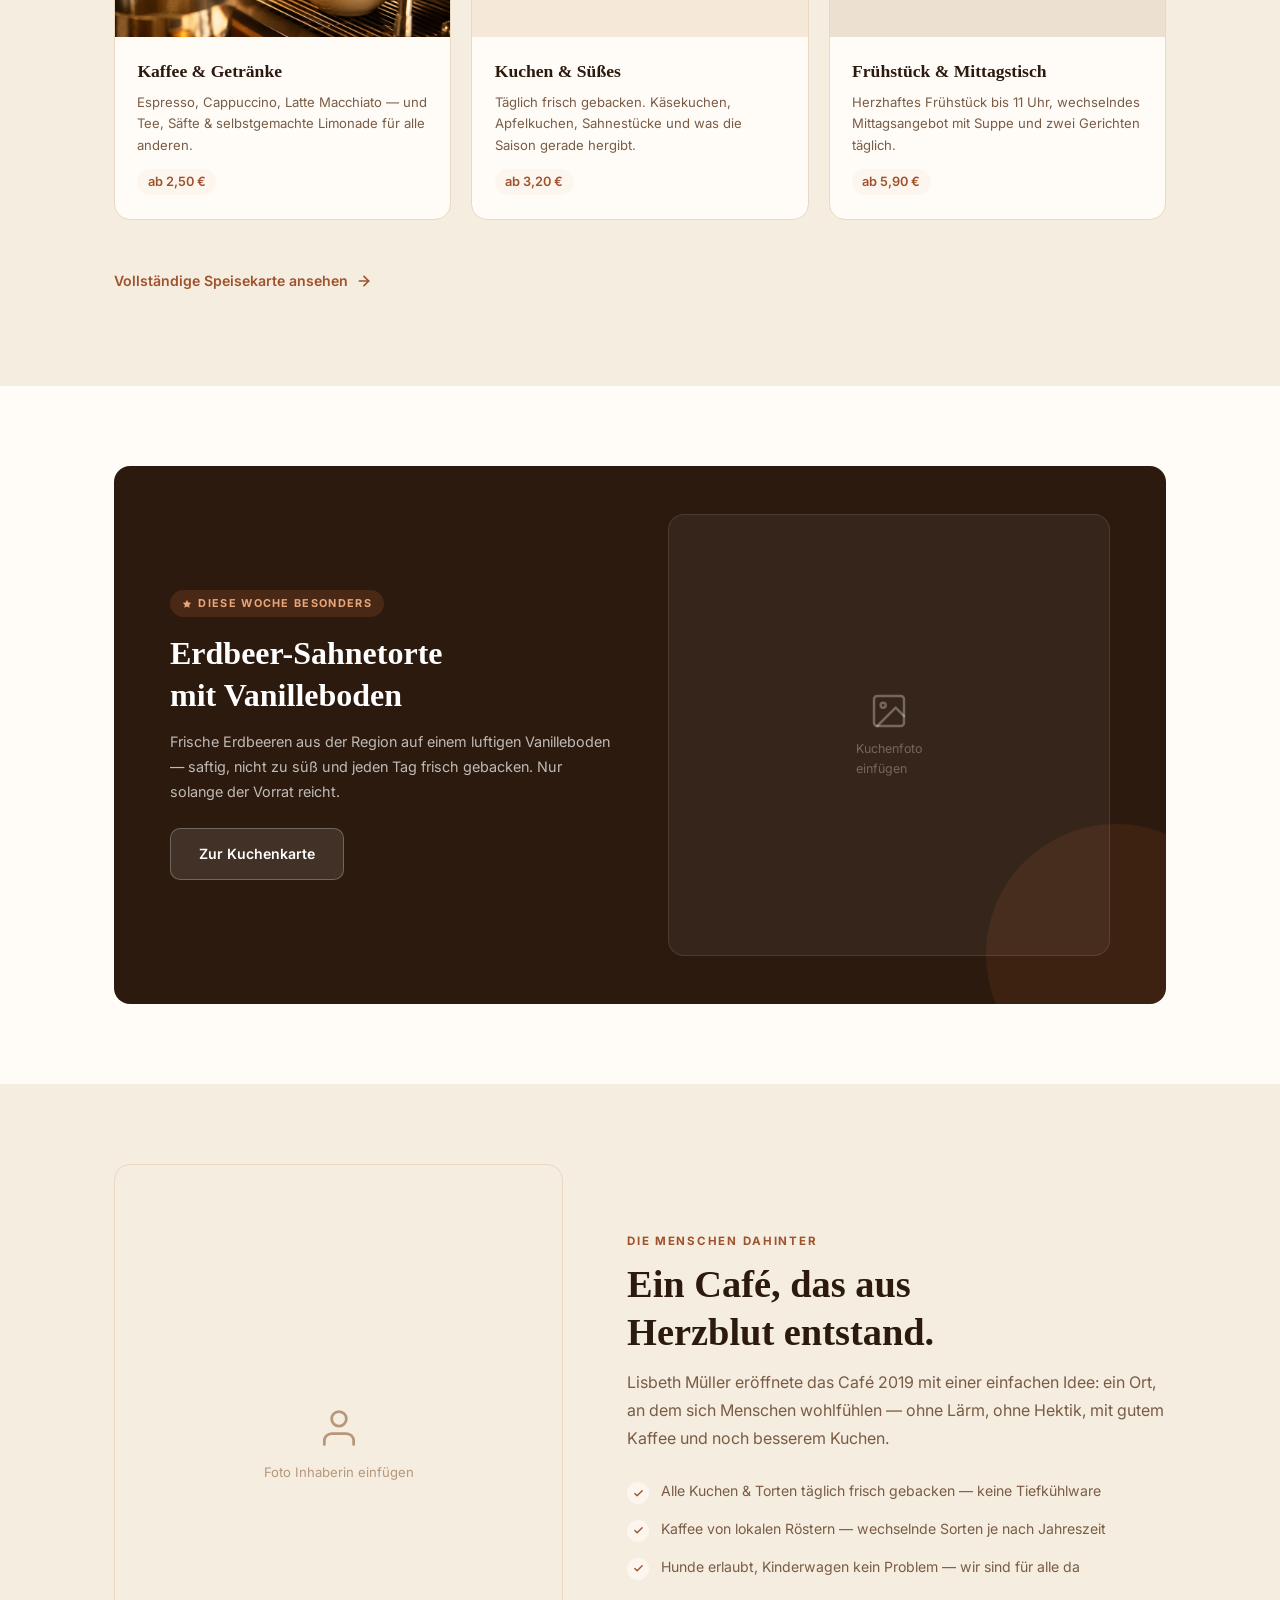
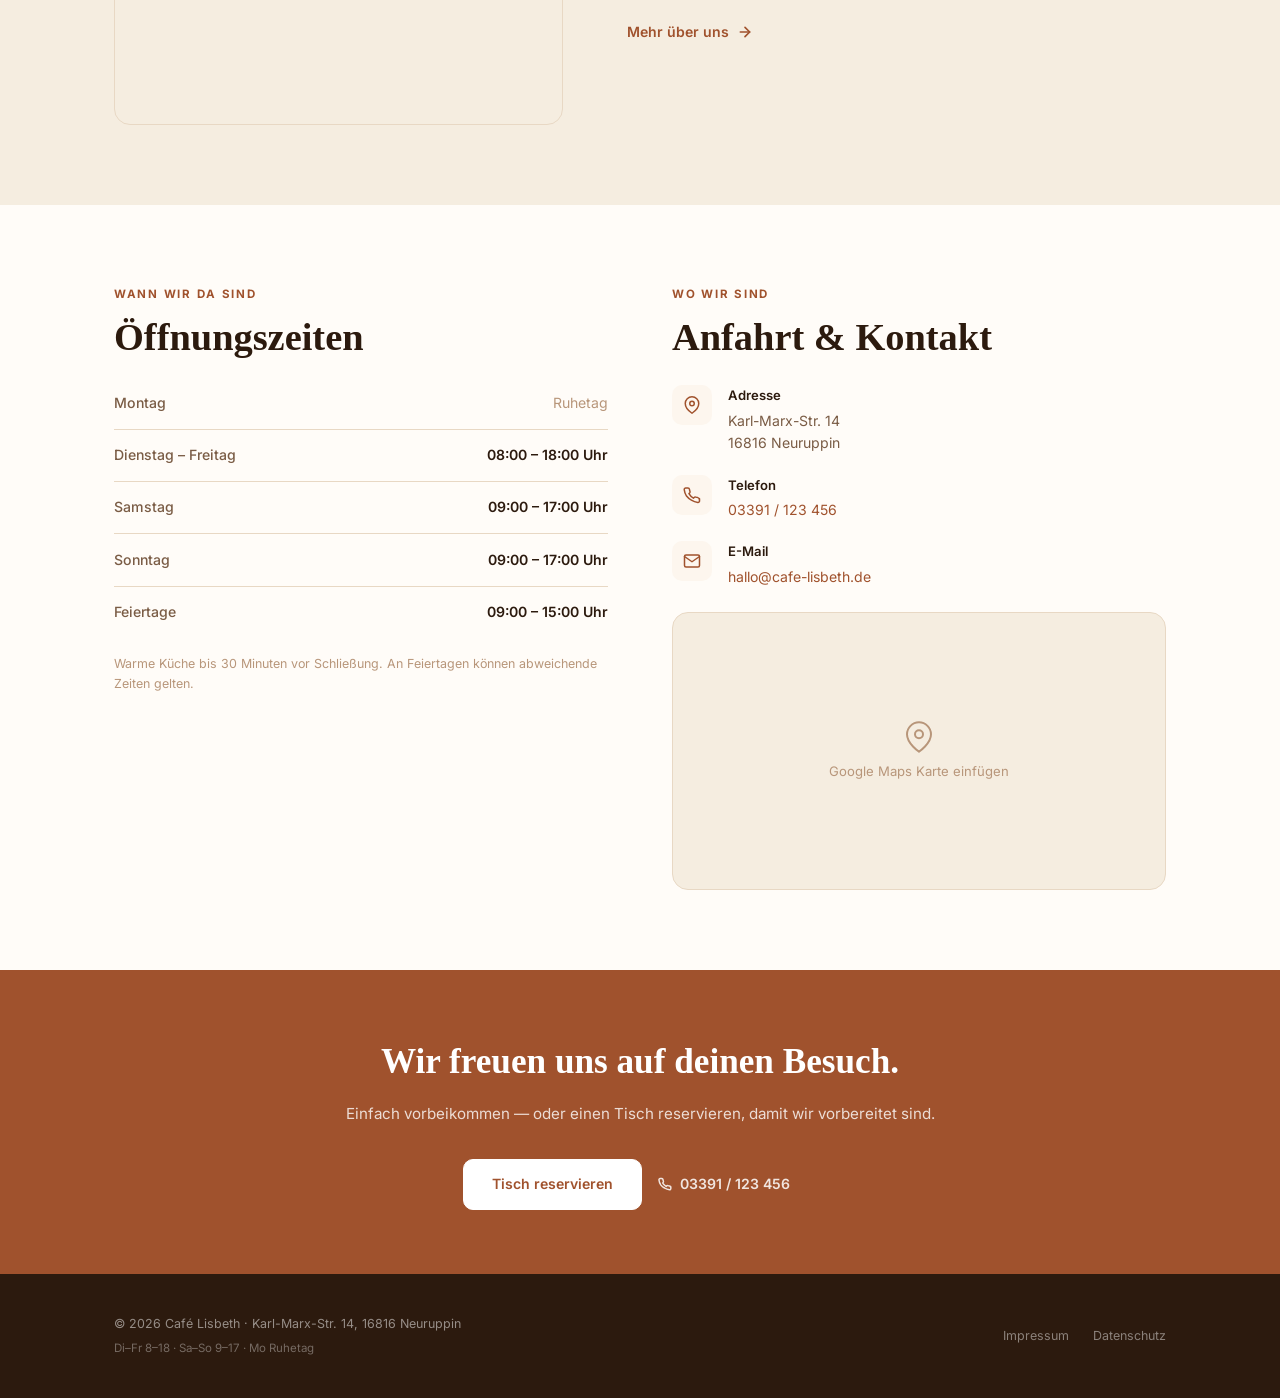
==== commit 2b6a5495: "feat: add espresso photo to Kaffee & Getränke tile CafeBild1.png → bilder/kaffee.jpg (900×675, 4:3 c" ====
--- a/demo-kunden-magnet-cafe/index.html
+++ b/demo-kunden-magnet-cafe/index.html
@@ -175,8 +175,7 @@
       <div class="karte-grid">
         <div class="karte-kachel">
           <div class="karte-kachel-bild karte-kachel-bild--kaffee">
-            <svg xmlns="http://www.w3.org/2000/svg" width="36" height="36" viewBox="0 0 24 24" fill="none" stroke="#b8967a" stroke-width="1.5" stroke-linecap="round" stroke-linejoin="round"><path d="M17 8h1a4 4 0 1 1 0 8h-1"/><path d="M3 8h14v9a4 4 0 0 1-4 4H7a4 4 0 0 1-4-4Z"/><line x1="6" y1="2" x2="6" y2="4"/><line x1="10" y1="2" x2="10" y2="4"/><line x1="14" y1="2" x2="14" y2="4"/></svg>
-            Foto einfügen
+            <img src="bilder/kaffee.jpg" alt="Frisch gebrühter Espresso in Café-Lisbeth-Tasse an der Siebträgermaschine" />
           </div>
           <div class="karte-kachel-body">
             <h3>Kaffee &amp; Getränke</h3>
--- a/demo-kunden-magnet-cafe/css/style.css
+++ b/demo-kunden-magnet-cafe/css/style.css
@@ -198,10 +198,13 @@
   flex-direction: column;
   gap: 5px;
   cursor: pointer;
-  padding: 4px;
+  padding: 8px;
   background: none;
   border: none;
-}
+  border-radius: 8px;
+  transition: background 0.18s;
+}
+.nav-hamburger:hover { background: var(--karte); }
 .nav-hamburger span {
   display: block;
   width: 22px;
@@ -213,21 +216,29 @@
 .nav-mobile {
   display: none;
   flex-direction: column;
-  padding: 1rem 1.5rem 1.5rem;
+  padding: 1rem 1.25rem 1.25rem;
   border-top: 1px solid var(--rahmen);
-  gap: 0.25rem;
+  gap: 0.2rem;
   background: var(--hintergrund);
 }
 .nav-mobile.offen { display: flex; }
-.nav-mobile a {
-  font-size: 0.95rem;
+.nav-mobile a:not(.btn) {
+  font-size: 0.92rem;
   font-weight: 500;
-  color: var(--text-mittel);
-  padding: 0.65rem 0.75rem;
+  color: var(--text);
+  padding: 0.6rem 0.75rem;
   border-radius: 8px;
-}
+  transition: background 0.15s, color 0.15s;
+}
+.nav-mobile a:not(.btn):hover { background: var(--karte); }
 .nav-mobile a.aktiv { color: var(--akzent); background: var(--akzent-hell); font-weight: 600; }
-.nav-mobile .btn { width: 100%; justify-content: center; margin-top: 0.5rem; }
+.nav-mobile .btn {
+  width: 100%;
+  justify-content: center;
+  margin-top: 0.6rem;
+  padding: 0.72rem 1.2rem;
+  font-size: 0.87rem;
+}
 
 /* ── HERO STARTSEITE ─────────────────────────────────── */
 .hero-cafe {
@@ -763,16 +774,49 @@
   .kontakt-layout { grid-template-columns: 1fr; gap: 2.5rem; }
 }
 @media (max-width: 768px) {
-  .section { padding: 3.5rem 0; }
-  .hero-cafe { padding: 3rem 0; }
+  .section { padding: 3rem 0; }
+  .hero-cafe { padding: 2.5rem 0 2rem; }
   .nav-links, .nav-zeiten { display: none; }
   .nav-hamburger { display: flex; }
   .feld-gruppe { grid-template-columns: 1fr; }
   .karte-grid { grid-template-columns: 1fr; }
+  .section-claims { padding: 2.25rem 0; }
+  .cta-banner { padding: 3rem 0; }
 }
 @media (max-width: 480px) {
-  .hero-buttons { flex-direction: column; }
+  /* Hero */
+  .hero-cafe { padding: 2rem 0 1.75rem; }
+  .hero-cafe h1 { font-size: 1.85rem; line-height: 1.22; }
+  .hero-sub { font-size: 0.9rem; margin-bottom: 1.25rem; }
+  .hero-buttons { flex-direction: column; gap: 0.5rem; margin-bottom: 1.25rem; }
   .hero-buttons .btn { justify-content: center; }
+  .hero-zeiten-box { padding: 0.85rem 1rem; }
+  .hero-zeiten-reihe { font-size: 0.8rem; gap: 0.5rem; }
+  .hero-zeiten-reihe .tag { min-width: 80px; }
+
+  /* Kompakt-Hero (Unterseiten) */
+  .hero-kompakt { padding: 1.75rem 0; }
+
+  /* Buttons global */
+  .btn { padding: 0.68rem 1.2rem; font-size: 0.84rem; }
+
+  /* Sections */
+  .section { padding: 2.5rem 0; }
+  .section-claims { padding: 1.75rem 0; }
+  .cta-banner { padding: 2.5rem 0; }
+  .cta-banner p { margin-bottom: 1.5rem; }
+  .cta-banner .cta-buttons { gap: 0.6rem; }
+
+  /* Claims */
+  .claim { padding: 1.25rem 1rem; }
+
+  /* Empfehlung */
+  .empfehlung { padding: 1.75rem; gap: 1.5rem; }
+
+  /* Karte */
+  .karte-abschnitt { margin-bottom: 2.5rem; }
+
+  /* Footer */
   .footer-inner { flex-direction: column; text-align: center; }
 }
 @media (prefers-reduced-motion: reduce) {
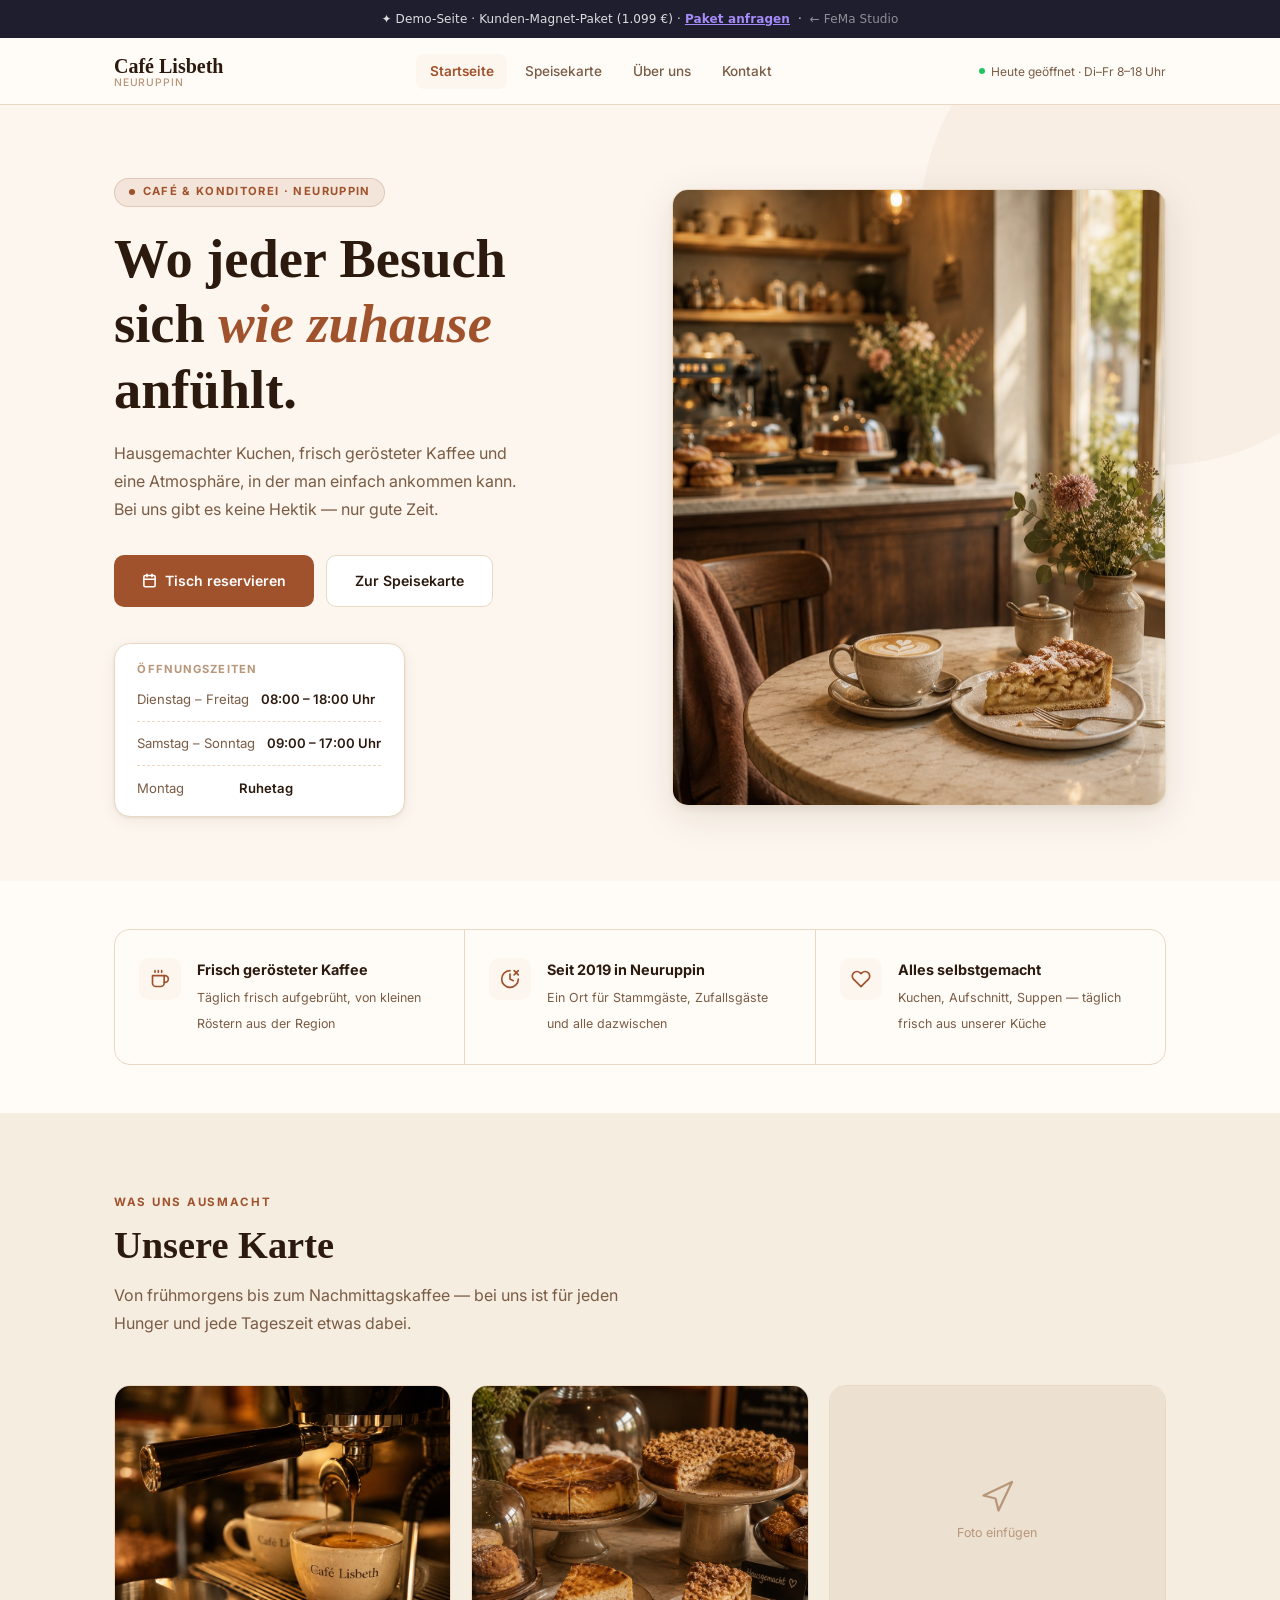
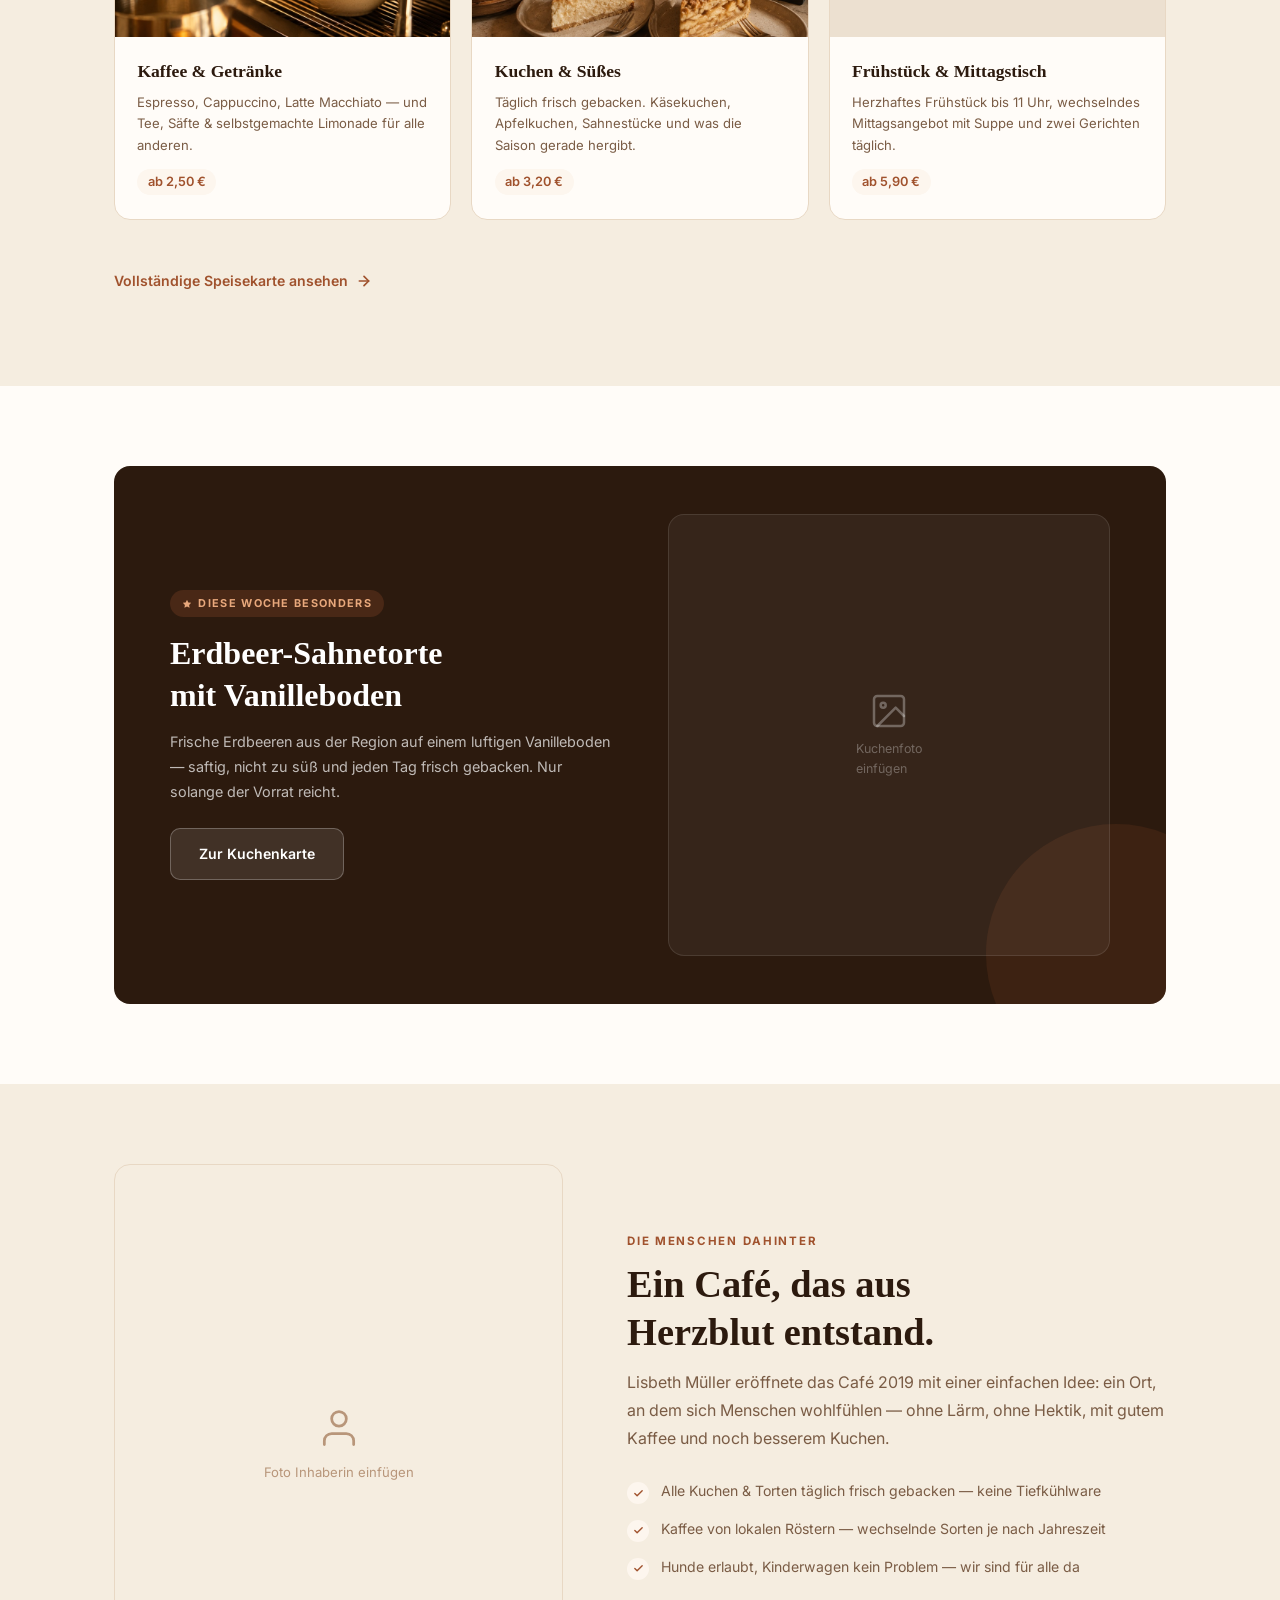
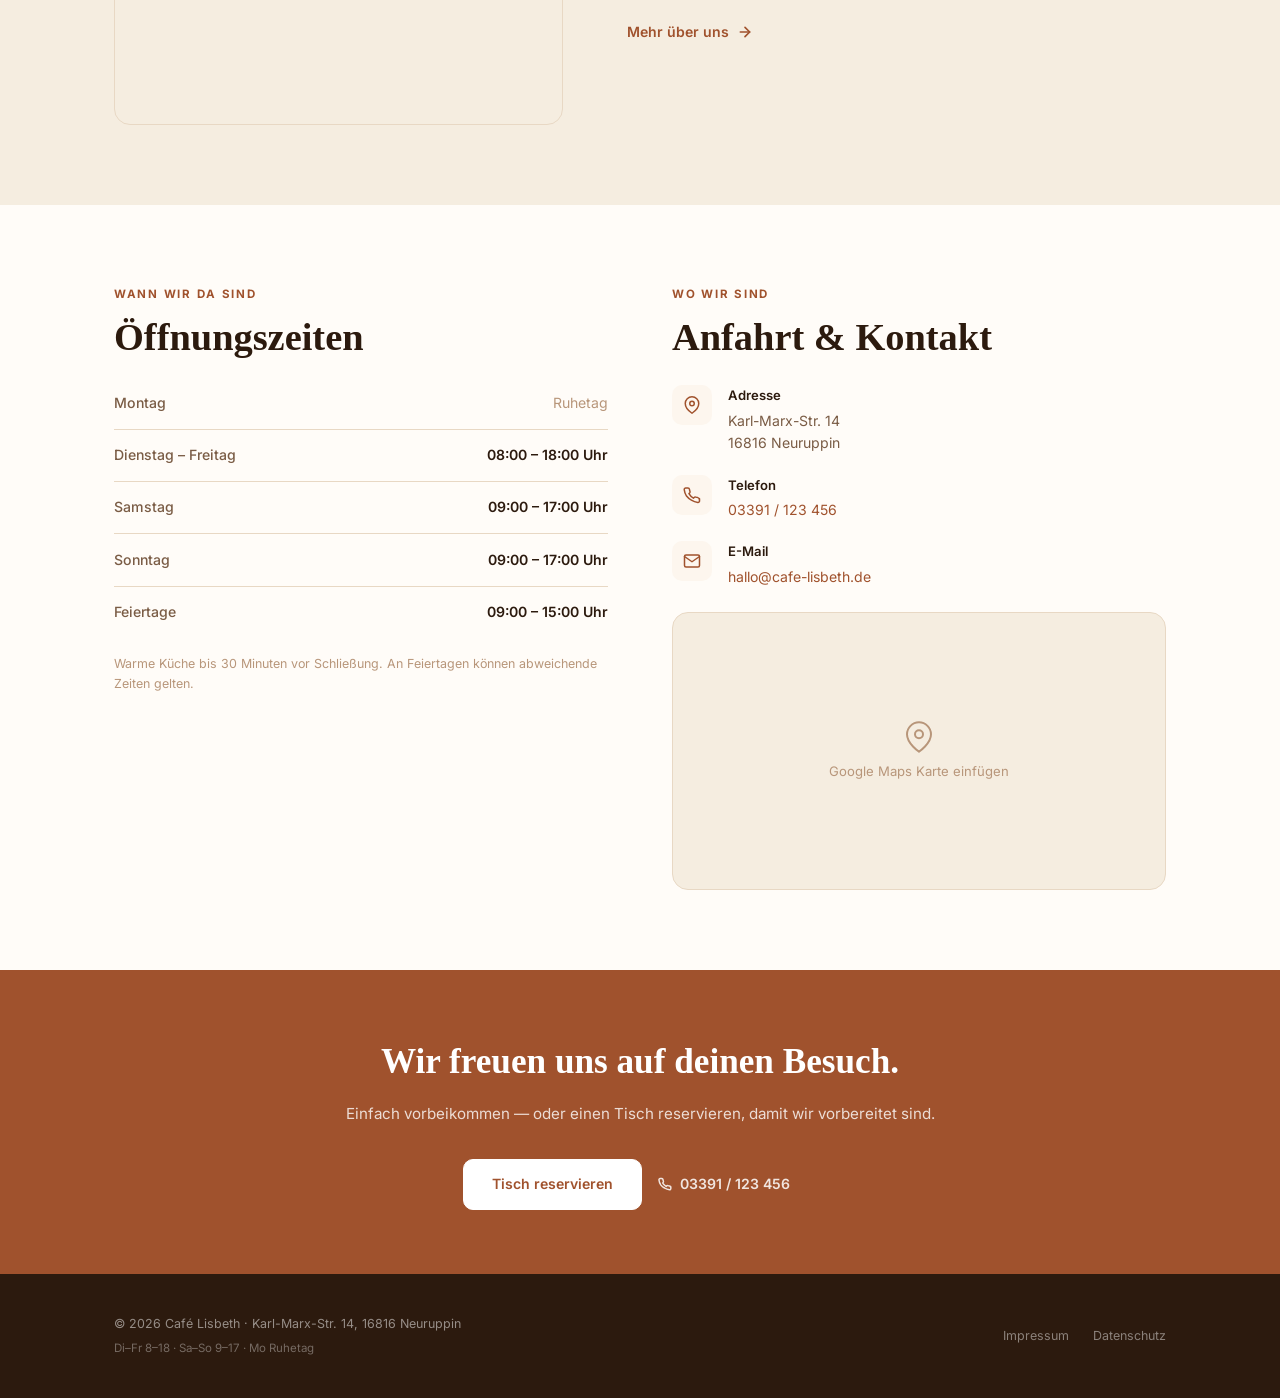
==== commit 86dd5c16: "feat: add cake photo to Kuchen & Süßes tile CafeBild2.png → bilder/kuchen.jpg (900×675, 4:3 center c" ====
--- a/demo-kunden-magnet-cafe/index.html
+++ b/demo-kunden-magnet-cafe/index.html
@@ -186,8 +186,7 @@
 
         <div class="karte-kachel">
           <div class="karte-kachel-bild karte-kachel-bild--kuchen">
-            <svg xmlns="http://www.w3.org/2000/svg" width="36" height="36" viewBox="0 0 24 24" fill="none" stroke="#b8967a" stroke-width="1.5" stroke-linecap="round" stroke-linejoin="round"><circle cx="12" cy="12" r="10"/><path d="M12 6v6l4 2"/></svg>
-            Foto einfügen
+            <img src="bilder/kuchen.jpg" alt="Hausgemachte Kuchen und Torten auf der Theke im Café Lisbeth — Käsekuchen, Apfelkuchen mit Streuseln und frische Kuchenstücke" />
           </div>
           <div class="karte-kachel-body">
             <h3>Kuchen &amp; Süßes</h3>
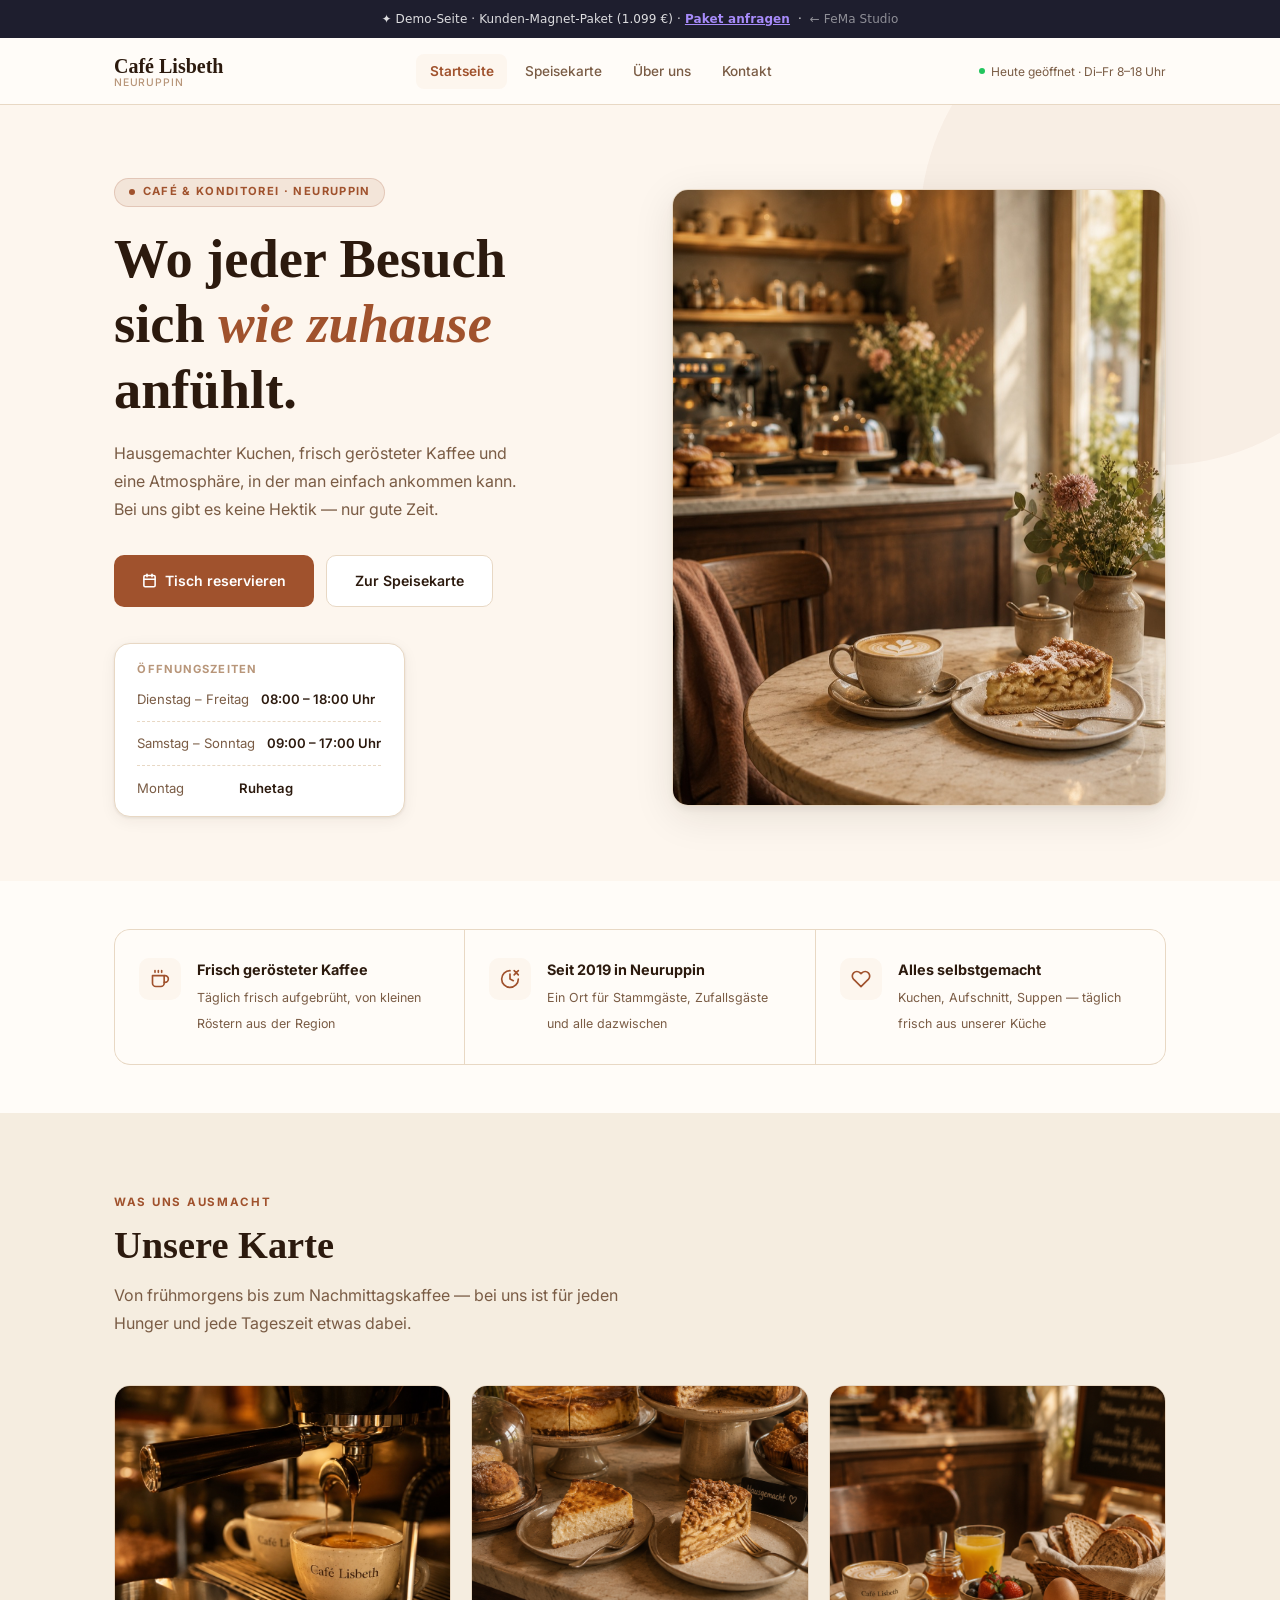
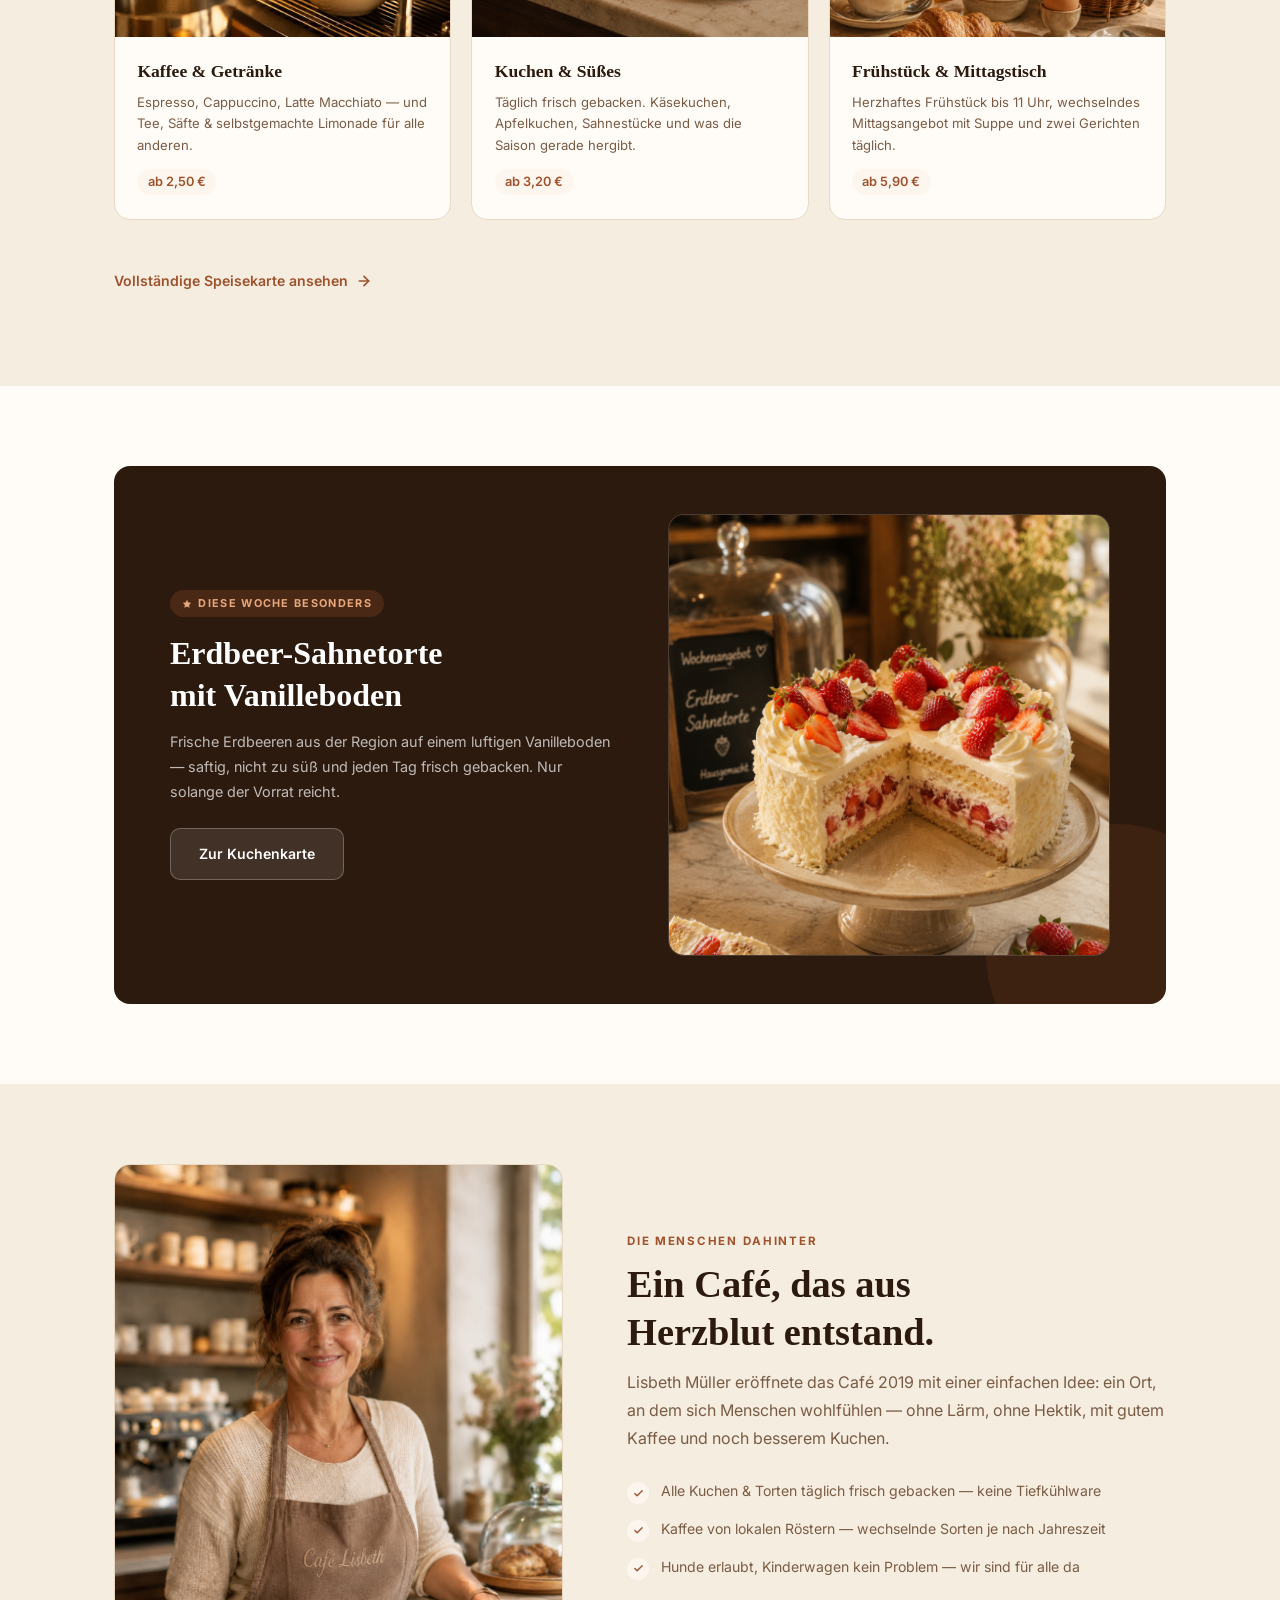
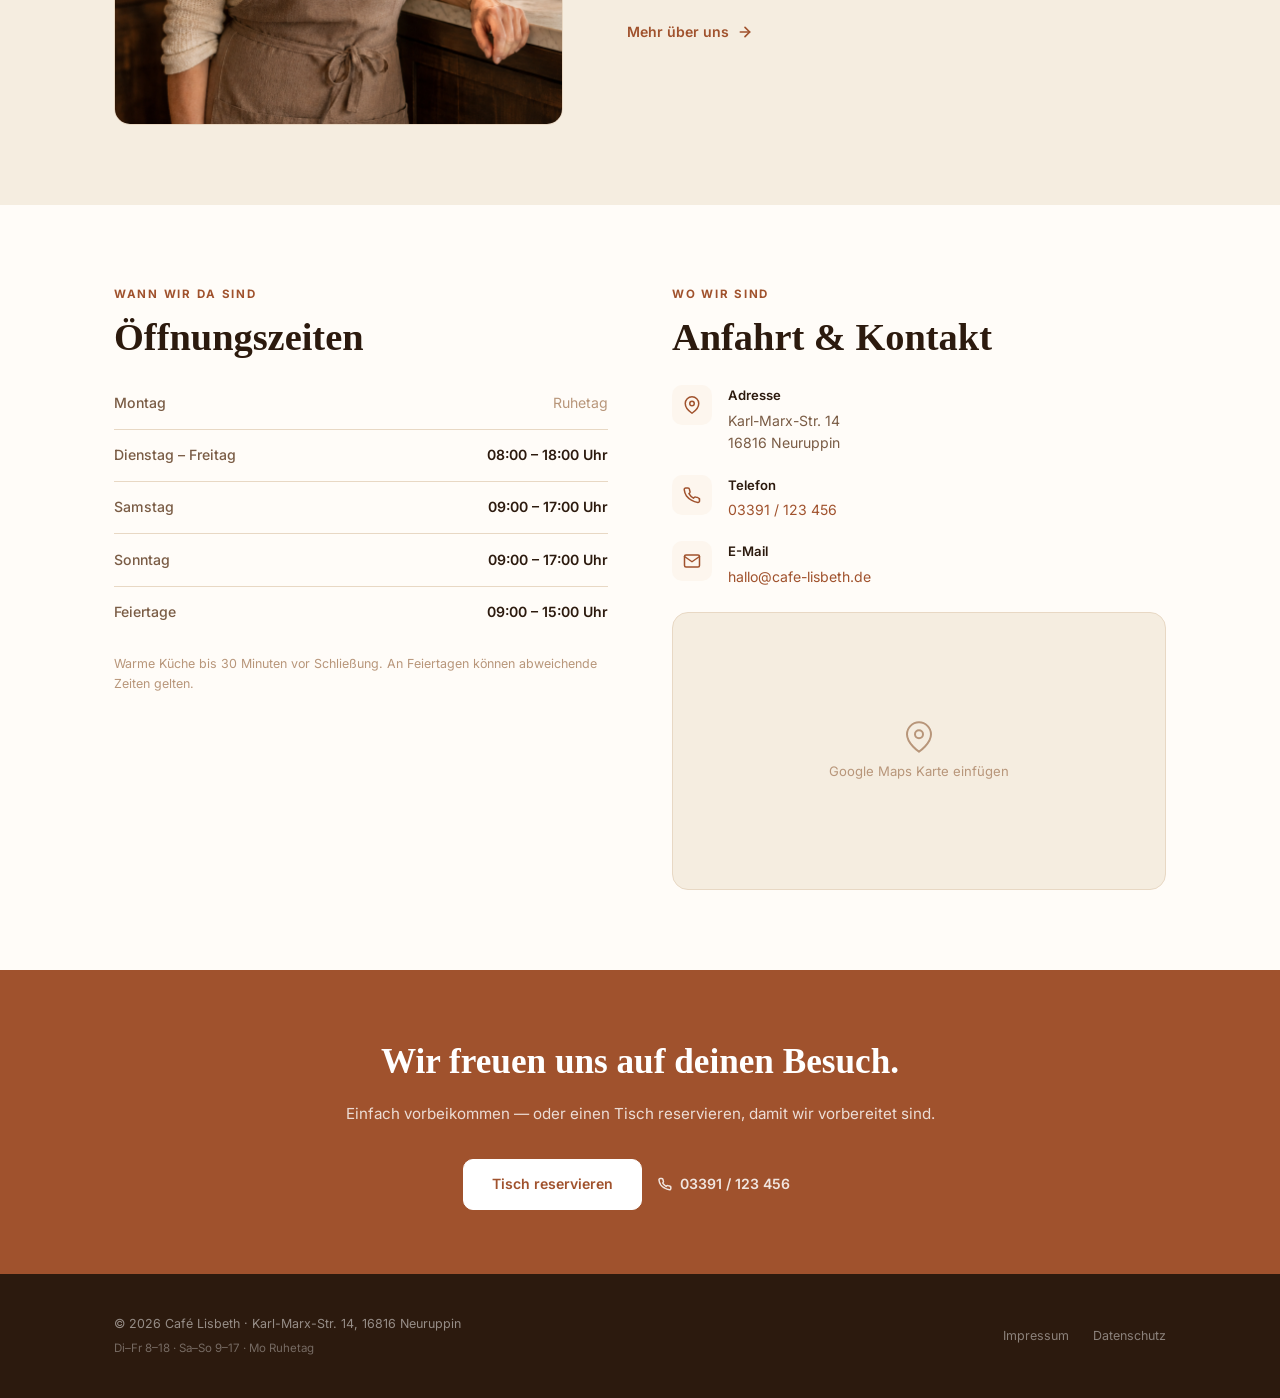
==== commit 835769c7: "feat: Café-Demo Bilder eingefügt — Frühstück, Erdbeertorte, Inhaberin" ====
--- a/demo-kunden-magnet-cafe/index.html
+++ b/demo-kunden-magnet-cafe/index.html
@@ -197,8 +197,7 @@
 
         <div class="karte-kachel">
           <div class="karte-kachel-bild karte-kachel-bild--fruehstueck">
-            <svg xmlns="http://www.w3.org/2000/svg" width="36" height="36" viewBox="0 0 24 24" fill="none" stroke="#b8967a" stroke-width="1.5" stroke-linecap="round" stroke-linejoin="round"><path d="M3 11l19-9-9 19-2-8-8-2z"/></svg>
-            Foto einfügen
+            <img src="bilder/fruehstueck.jpg" alt="Frühstückstisch im Café Lisbeth mit Cappuccino, Croissant, Brotkorb, Ei und frischen Früchten" />
           </div>
           <div class="karte-kachel-body">
             <h3>Frühstück &amp; Mittagstisch</h3>
@@ -230,8 +229,7 @@
           <a href="karte.html" class="btn btn-sekundaer">Zur Kuchenkarte</a>
         </div>
         <div class="empfehlung-bild">
-          <svg xmlns="http://www.w3.org/2000/svg" width="40" height="40" viewBox="0 0 24 24" fill="none" stroke="currentColor" stroke-width="1.5" stroke-linecap="round" stroke-linejoin="round"><rect x="3" y="3" width="18" height="18" rx="2"/><circle cx="8.5" cy="8.5" r="1.5"/><polyline points="21 15 16 10 5 21"/></svg>
-          Kuchenfoto<br />einfügen
+          <img src="bilder/erdbeertorte.jpg" alt="Hausgemachte Erdbeer-Sahnetorte auf Tortenteller im Café Lisbeth — das Wochenangebot" />
         </div>
       </div>
     </div>
@@ -242,10 +240,7 @@
     <div class="container">
       <div class="ueber-grid">
         <div class="ueber-bild">
-          <div class="ueber-bild-platzhalter">
-            <svg xmlns="http://www.w3.org/2000/svg" width="44" height="44" viewBox="0 0 24 24" fill="none" stroke="currentColor" stroke-width="1.5" stroke-linecap="round" stroke-linejoin="round"><path d="M20 21v-2a4 4 0 0 0-4-4H8a4 4 0 0 0-4 4v2"/><circle cx="12" cy="7" r="4"/></svg>
-            Foto Inhaberin einfügen
-          </div>
+          <img src="bilder/inhaberin.jpg" alt="Lisbeth Müller, Inhaberin des Café Lisbeth in Neuruppin, lächelnd in der Kaffeebar" />
         </div>
         <div>
           <p class="section-label">Die Menschen dahinter</p>
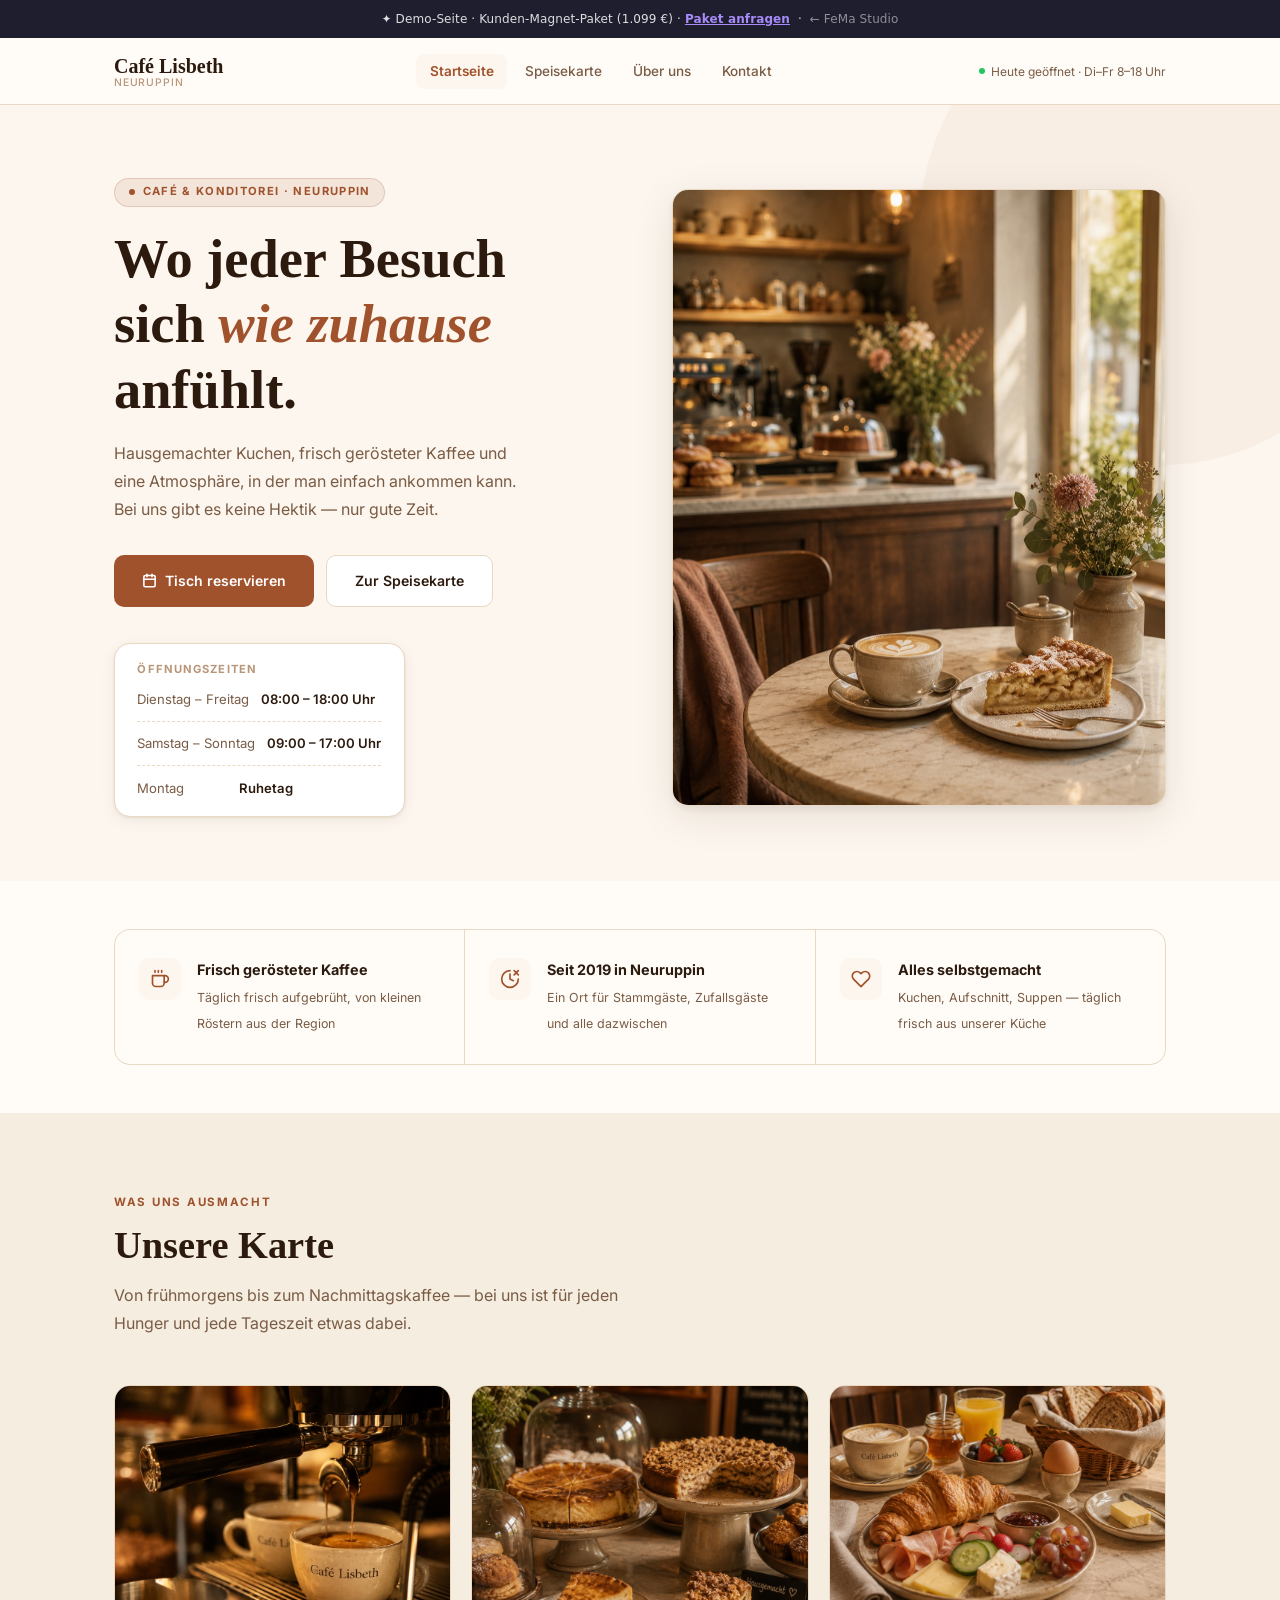
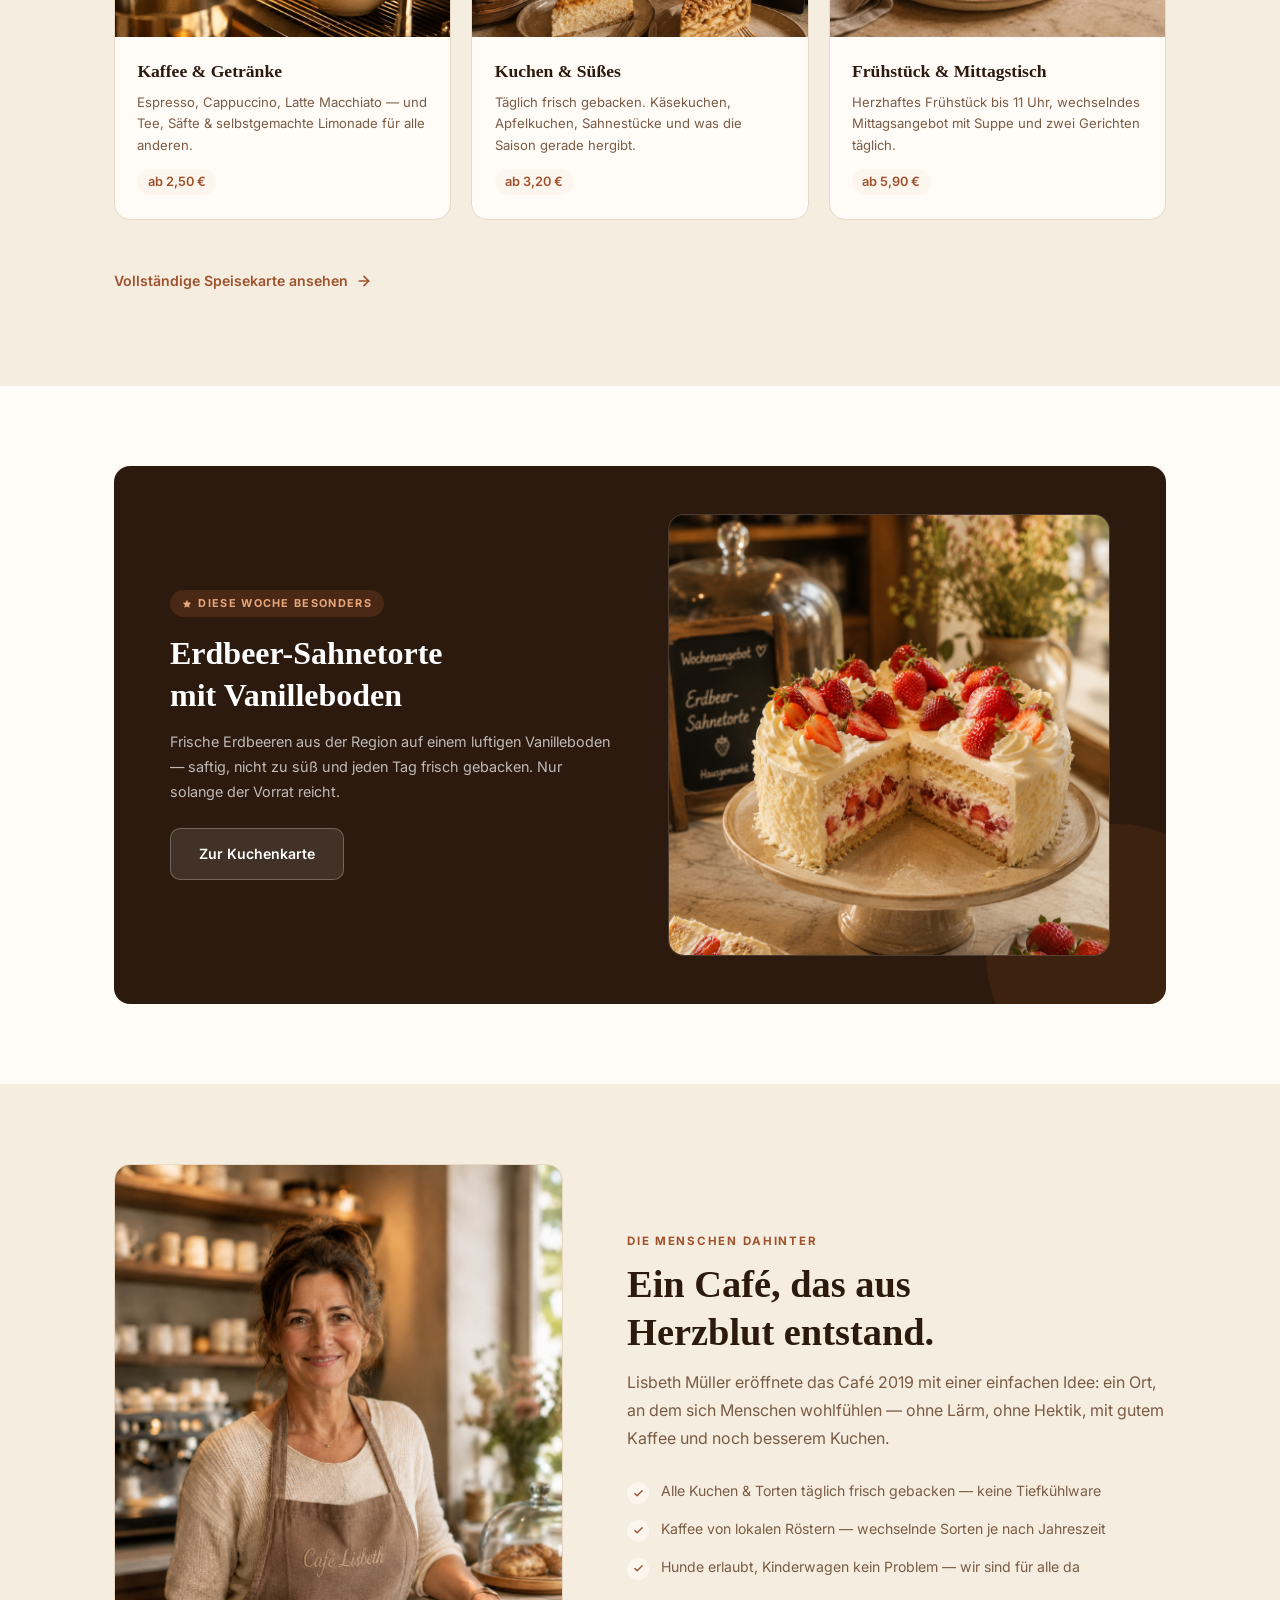
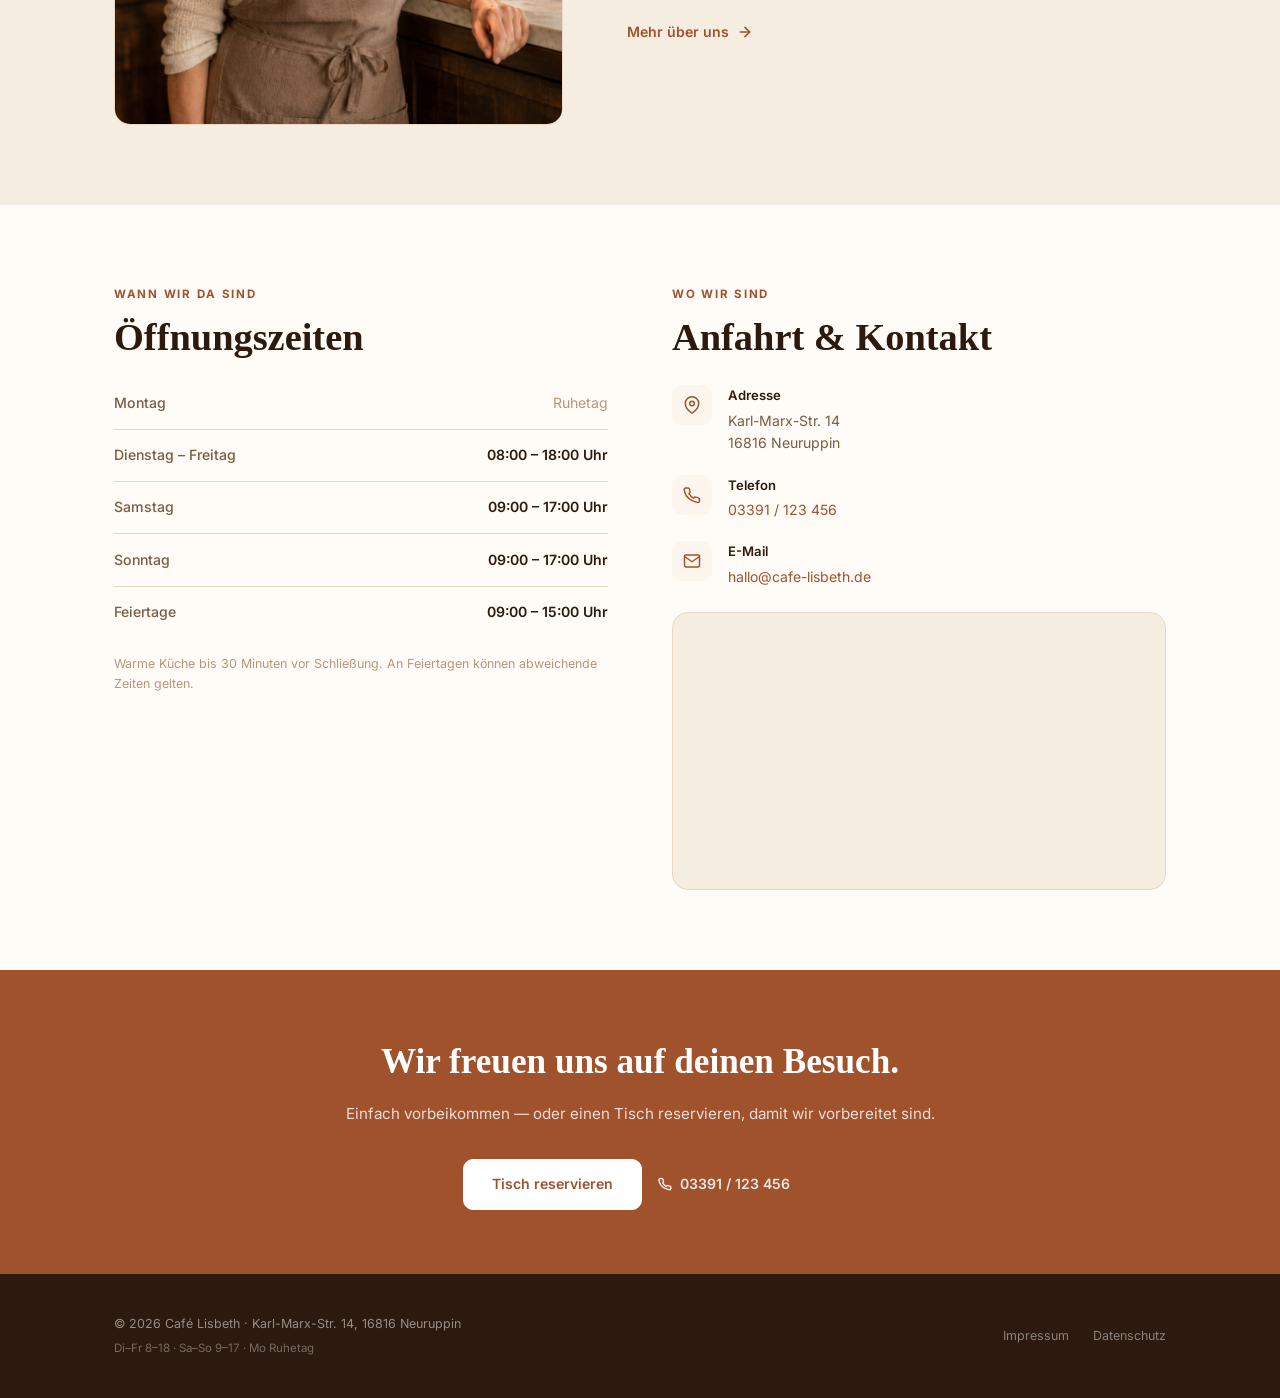
==== commit 46db78db: "feat: Google Maps Embed für Café Lisbeth Standort eingefügt" ====
--- a/demo-kunden-magnet-cafe/index.html
+++ b/demo-kunden-magnet-cafe/index.html
@@ -345,9 +345,12 @@
             </div>
           </div>
           <div class="maps-container">
-            <!-- ANPASSEN: Google Maps Embed einfügen -->
-            <svg xmlns="http://www.w3.org/2000/svg" width="32" height="32" viewBox="0 0 24 24" fill="none" stroke="currentColor" stroke-width="1.5" stroke-linecap="round" stroke-linejoin="round"><path d="M21 10c0 7-9 13-9 13s-9-6-9-13a9 9 0 0 1 18 0z"/><circle cx="12" cy="10" r="3"/></svg>
-            Google Maps Karte einfügen
+            <iframe
+              src="https://maps.google.com/maps?q=Karl-Marx-Str.+14,+16816+Neuruppin&z=16&output=embed"
+              allowfullscreen=""
+              loading="lazy"
+              title="Café Lisbeth — Karl-Marx-Str. 14, 16816 Neuruppin">
+            </iframe>
           </div>
         </div>
       </div>
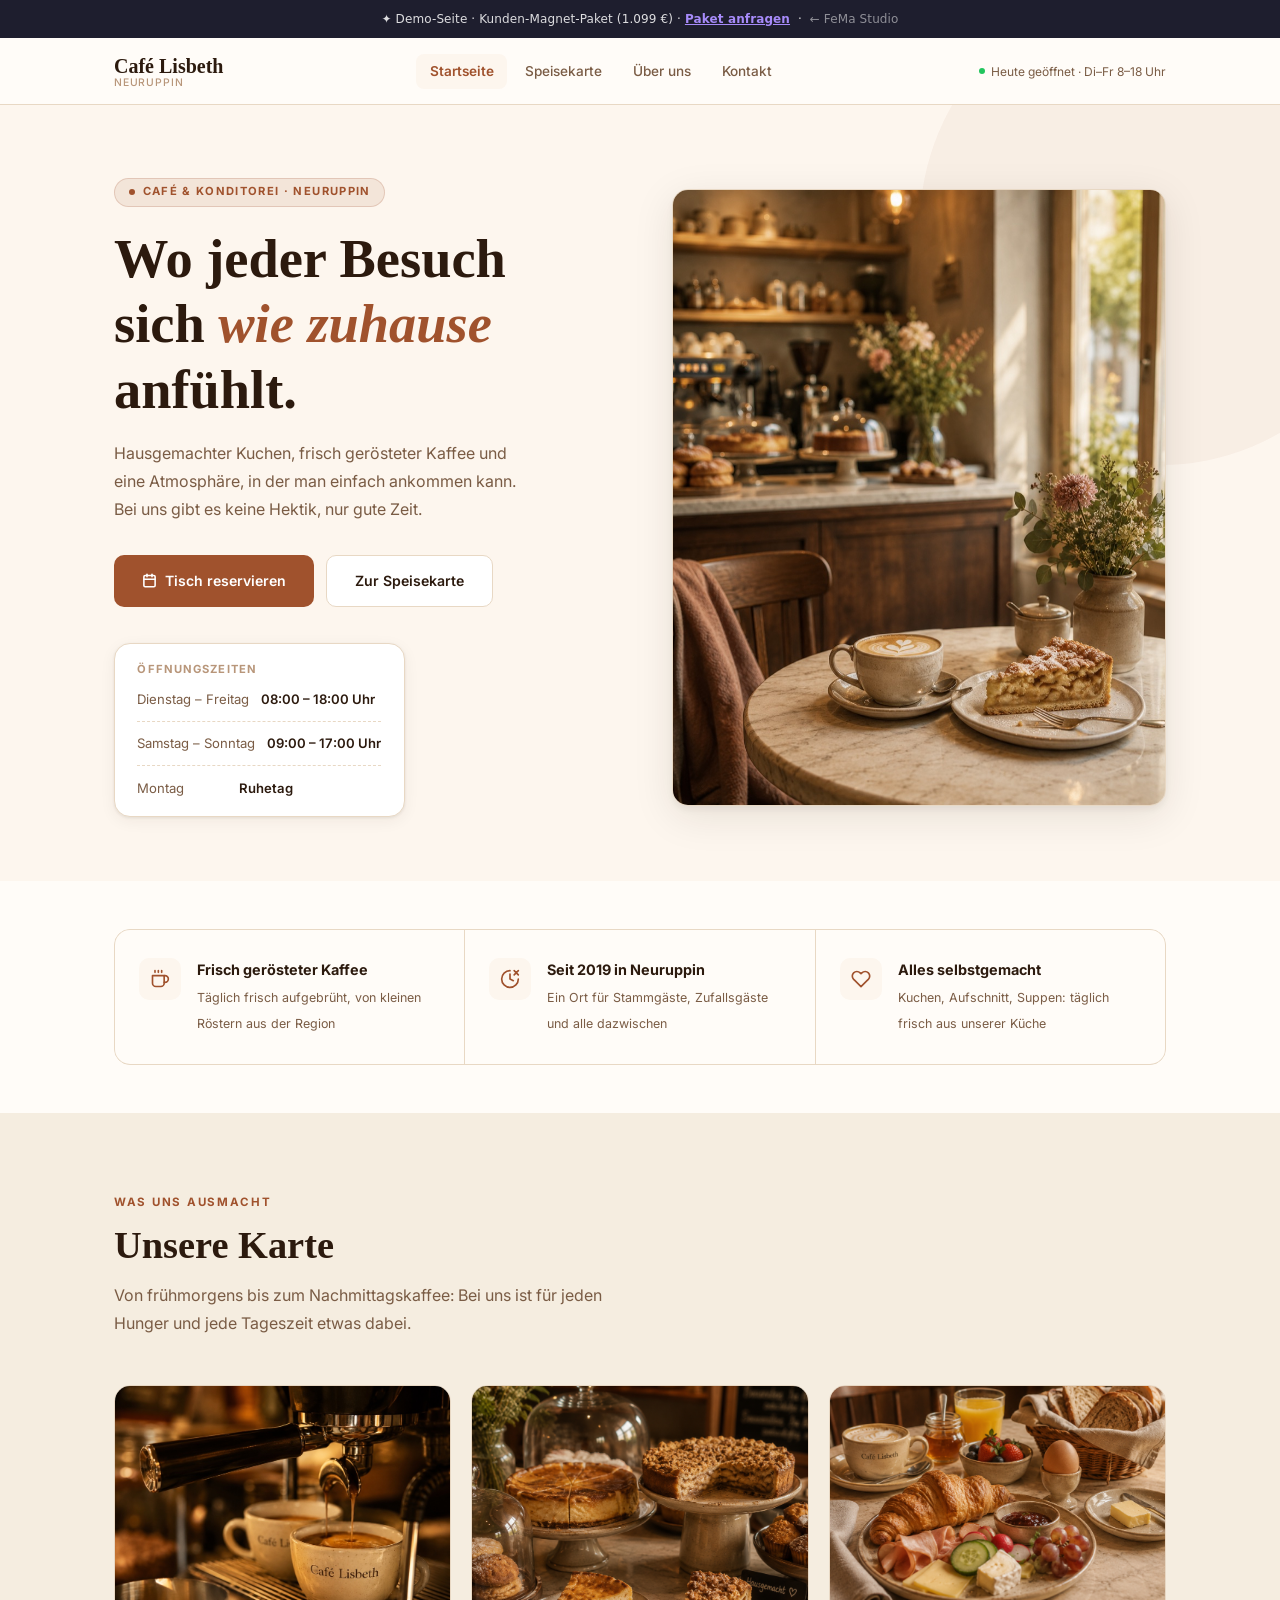
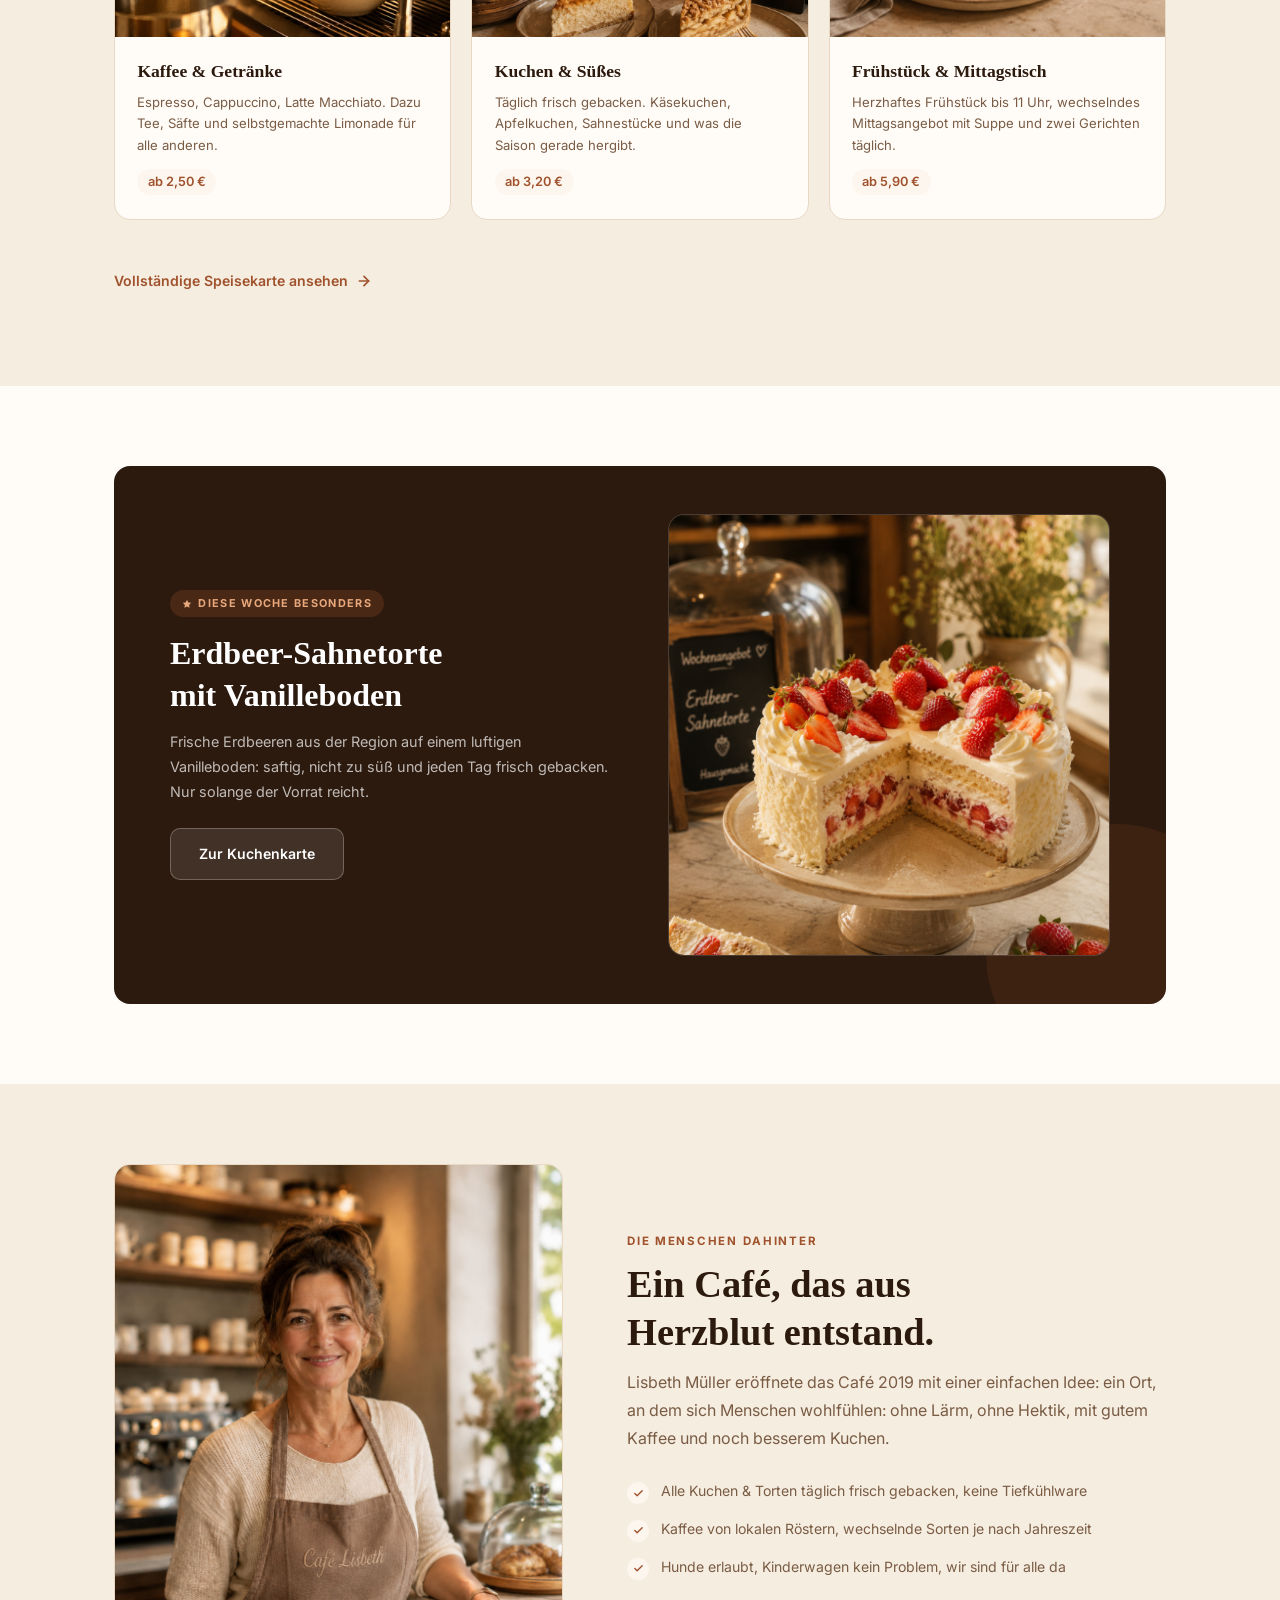
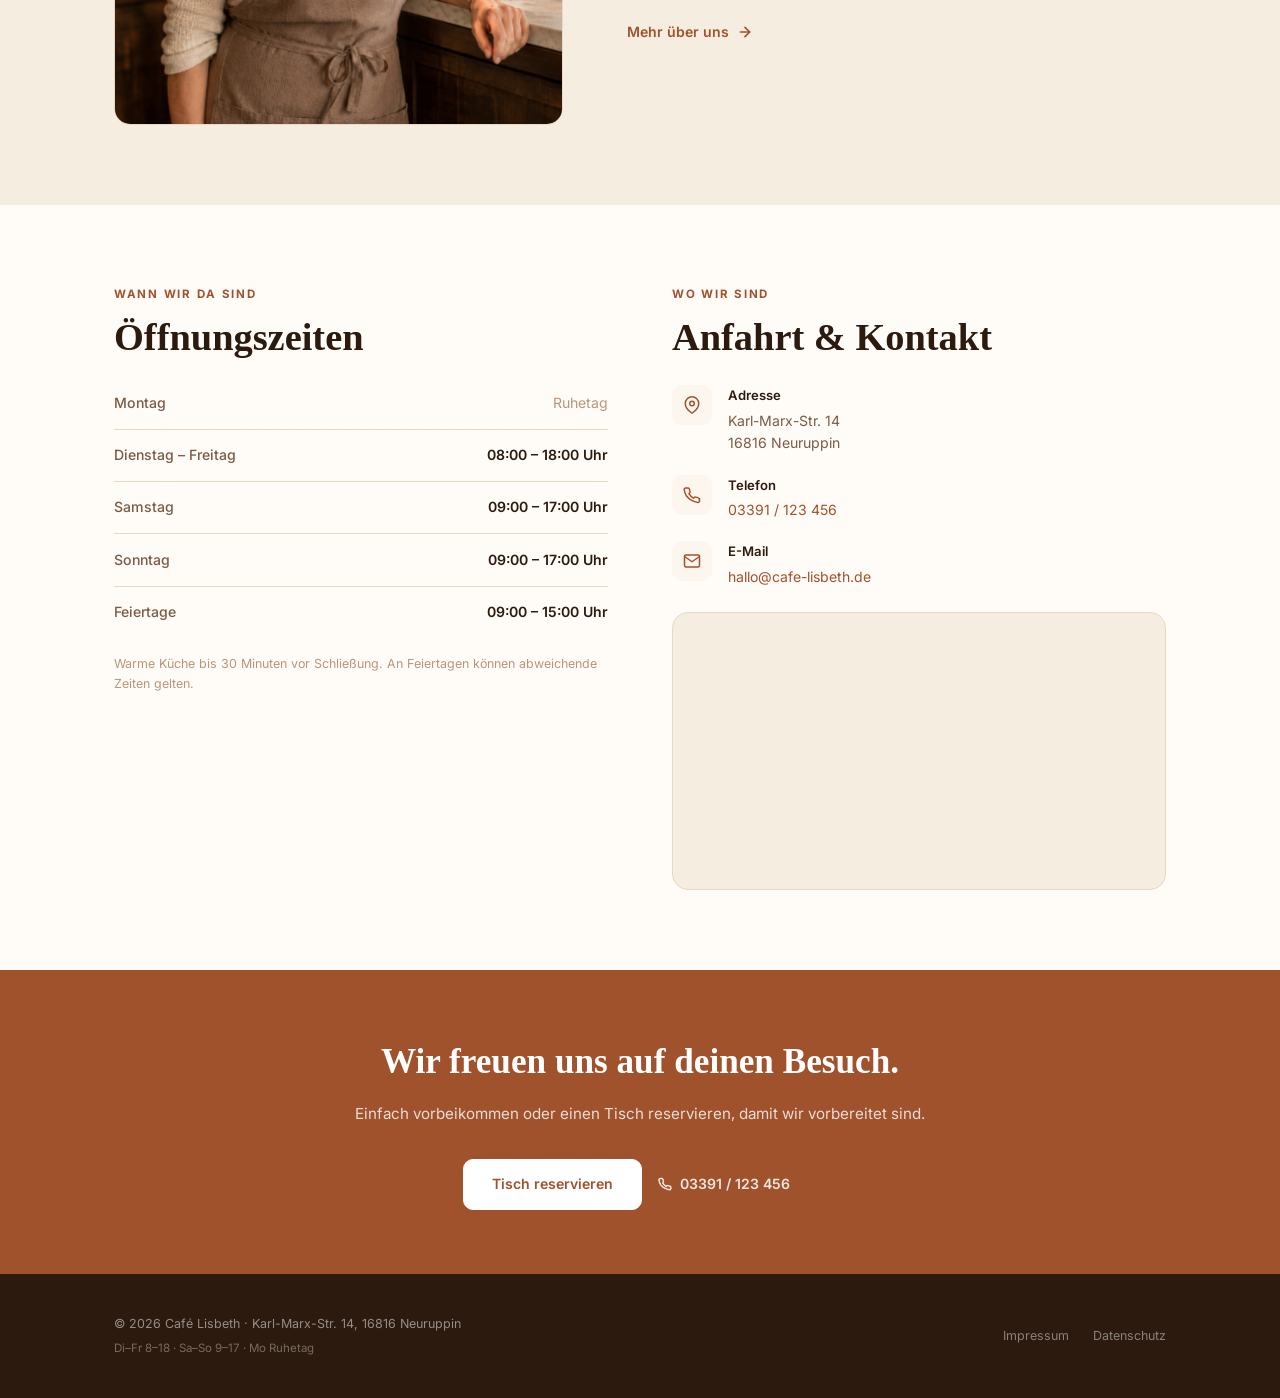
==== commit 50d0f5a6: "Demo-Überarbeitung: Texte natürlicher, Design verbessert Café Lisbeth & Malerbetrieb Berger: - Alle " ====
--- a/demo-kunden-magnet-cafe/index.html
+++ b/demo-kunden-magnet-cafe/index.html
@@ -94,7 +94,7 @@
           anfühlt.
         </h1>
         <p class="hero-sub">
-          Hausgemachter Kuchen, frisch gerösteter Kaffee und eine Atmosphäre, in der man einfach ankommen kann. Bei uns gibt es keine Hektik — nur gute Zeit.
+          Hausgemachter Kuchen, frisch gerösteter Kaffee und eine Atmosphäre, in der man einfach ankommen kann. Bei uns gibt es keine Hektik, nur gute Zeit.
         </p>
         <div class="hero-buttons">
           <a href="kontakt.html" class="btn btn-primaer">
@@ -157,7 +157,7 @@
           </div>
           <div class="claim-text">
             <strong>Alles selbstgemacht</strong>
-            <span>Kuchen, Aufschnitt, Suppen — täglich frisch aus unserer Küche</span>
+            <span>Kuchen, Aufschnitt, Suppen: täglich frisch aus unserer Küche</span>
           </div>
         </div>
       </div>
@@ -170,7 +170,7 @@
       <div class="section-kopf">
         <p class="section-label">Was uns ausmacht</p>
         <h2 class="section-titel">Unsere Karte</h2>
-        <p class="section-sub">Von frühmorgens bis zum Nachmittagskaffee — bei uns ist für jeden Hunger und jede Tageszeit etwas dabei.</p>
+        <p class="section-sub">Von frühmorgens bis zum Nachmittagskaffee: Bei uns ist für jeden Hunger und jede Tageszeit etwas dabei.</p>
       </div>
       <div class="karte-grid">
         <div class="karte-kachel">
@@ -179,7 +179,7 @@
           </div>
           <div class="karte-kachel-body">
             <h3>Kaffee &amp; Getränke</h3>
-            <p>Espresso, Cappuccino, Latte Macchiato — und Tee, Säfte &amp; selbstgemachte Limonade für alle anderen.</p>
+            <p>Espresso, Cappuccino, Latte Macchiato. Dazu Tee, Säfte und selbstgemachte Limonade für alle anderen.</p>
             <span class="preis">ab 2,50 €</span>
           </div>
         </div>
@@ -225,7 +225,7 @@
             Diese Woche besonders
           </div>
           <h2>Erdbeer-Sahnetorte<br />mit Vanilleboden</h2>
-          <p>Frische Erdbeeren aus der Region auf einem luftigen Vanilleboden — saftig, nicht zu süß und jeden Tag frisch gebacken. Nur solange der Vorrat reicht.</p>
+          <p>Frische Erdbeeren aus der Region auf einem luftigen Vanilleboden: saftig, nicht zu süß und jeden Tag frisch gebacken. Nur solange der Vorrat reicht.</p>
           <a href="karte.html" class="btn btn-sekundaer">Zur Kuchenkarte</a>
         </div>
         <div class="empfehlung-bild">
@@ -246,26 +246,26 @@
           <p class="section-label">Die Menschen dahinter</p>
           <h2 class="section-titel">Ein Café, das aus<br />Herzblut entstand.</h2>
           <p class="section-sub">
-            Lisbeth Müller eröffnete das Café 2019 mit einer einfachen Idee: ein Ort, an dem sich Menschen wohlfühlen — ohne Lärm, ohne Hektik, mit gutem Kaffee und noch besserem Kuchen.
+            Lisbeth Müller eröffnete das Café 2019 mit einer einfachen Idee: ein Ort, an dem sich Menschen wohlfühlen: ohne Lärm, ohne Hektik, mit gutem Kaffee und noch besserem Kuchen.
           </p>
           <div class="ueber-punkte">
             <div class="ueber-punkt">
               <div class="ueber-punkt-icon">
                 <svg xmlns="http://www.w3.org/2000/svg" width="11" height="11" viewBox="0 0 24 24" fill="none" stroke="currentColor" stroke-width="3" stroke-linecap="round" stroke-linejoin="round"><polyline points="20 6 9 17 4 12"/></svg>
               </div>
-              Alle Kuchen &amp; Torten täglich frisch gebacken — keine Tiefkühlware
+              Alle Kuchen &amp; Torten täglich frisch gebacken, keine Tiefkühlware
             </div>
             <div class="ueber-punkt">
               <div class="ueber-punkt-icon">
                 <svg xmlns="http://www.w3.org/2000/svg" width="11" height="11" viewBox="0 0 24 24" fill="none" stroke="currentColor" stroke-width="3" stroke-linecap="round" stroke-linejoin="round"><polyline points="20 6 9 17 4 12"/></svg>
               </div>
-              Kaffee von lokalen Röstern — wechselnde Sorten je nach Jahreszeit
+              Kaffee von lokalen Röstern, wechselnde Sorten je nach Jahreszeit
             </div>
             <div class="ueber-punkt">
               <div class="ueber-punkt-icon">
                 <svg xmlns="http://www.w3.org/2000/svg" width="11" height="11" viewBox="0 0 24 24" fill="none" stroke="currentColor" stroke-width="3" stroke-linecap="round" stroke-linejoin="round"><polyline points="20 6 9 17 4 12"/></svg>
               </div>
-              Hunde erlaubt, Kinderwagen kein Problem — wir sind für alle da
+              Hunde erlaubt, Kinderwagen kein Problem, wir sind für alle da
             </div>
           </div>
           <div class="ueber-cta">
@@ -361,7 +361,7 @@
   <section class="cta-banner">
     <div class="container">
       <h2>Wir freuen uns auf deinen Besuch.</h2>
-      <p>Einfach vorbeikommen — oder einen Tisch reservieren, damit wir vorbereitet sind.</p>
+      <p>Einfach vorbeikommen oder einen Tisch reservieren, damit wir vorbereitet sind.</p>
       <div class="cta-buttons">
         <a href="kontakt.html" class="btn btn-sekundaer">Tisch reservieren</a>
         <a href="tel:+493391123456" class="btn btn-ghost">
--- a/demo-kunden-magnet-cafe/css/style.css
+++ b/demo-kunden-magnet-cafe/css/style.css
@@ -762,16 +762,23 @@
 
 /* ── RESPONSIVE ──────────────────────────────────────── */
 @media (max-width: 900px) {
-  .hero-cafe-inner { grid-template-columns: 1fr; }
-  .hero-cafe-bild { display: none; }
   .claims-reihe { grid-template-columns: 1fr; }
   .karte-grid { grid-template-columns: 1fr 1fr; }
   .empfehlung { grid-template-columns: 1fr; padding: 2.5rem; }
-  .empfehlung-bild { display: none; }
+  .empfehlung-bild { aspect-ratio: 16/9; }
   .ueber-grid { grid-template-columns: 1fr; gap: 2rem; }
-  .ueber-bild { aspect-ratio: 3/2; }
+  .ueber-bild { aspect-ratio: 4/3; }
+  .ueber-bild img { object-position: top center; }
   .zeiten-layout { grid-template-columns: 1fr; gap: 2.5rem; }
   .kontakt-layout { grid-template-columns: 1fr; gap: 2.5rem; }
+}
+@media (max-width: 900px) and (min-width: 701px) {
+  .hero-cafe-inner { grid-template-columns: 1fr 1fr; gap: 2.5rem; }
+  .hero-cafe-bild { aspect-ratio: 1; }
+}
+@media (max-width: 700px) {
+  .hero-cafe-inner { grid-template-columns: 1fr; }
+  .hero-cafe-bild { display: none; }
 }
 @media (max-width: 768px) {
   .section { padding: 3rem 0; }
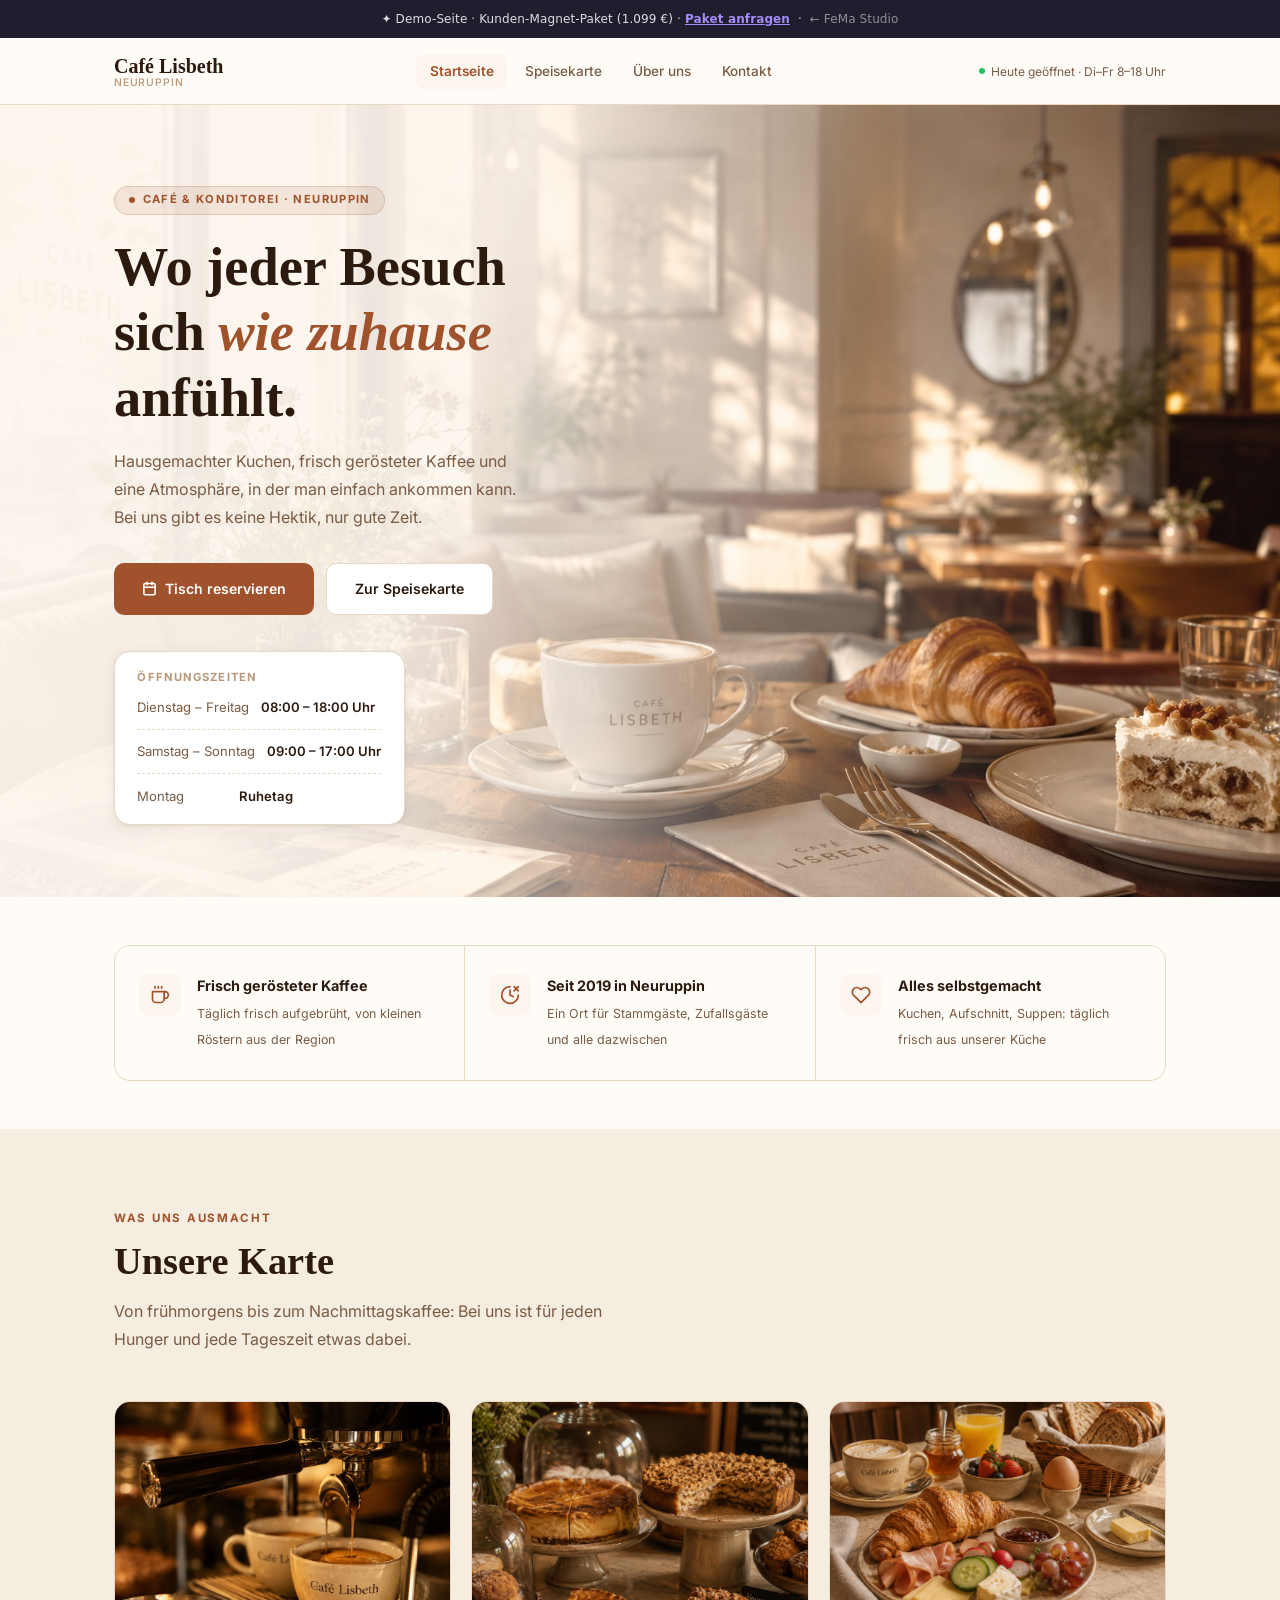
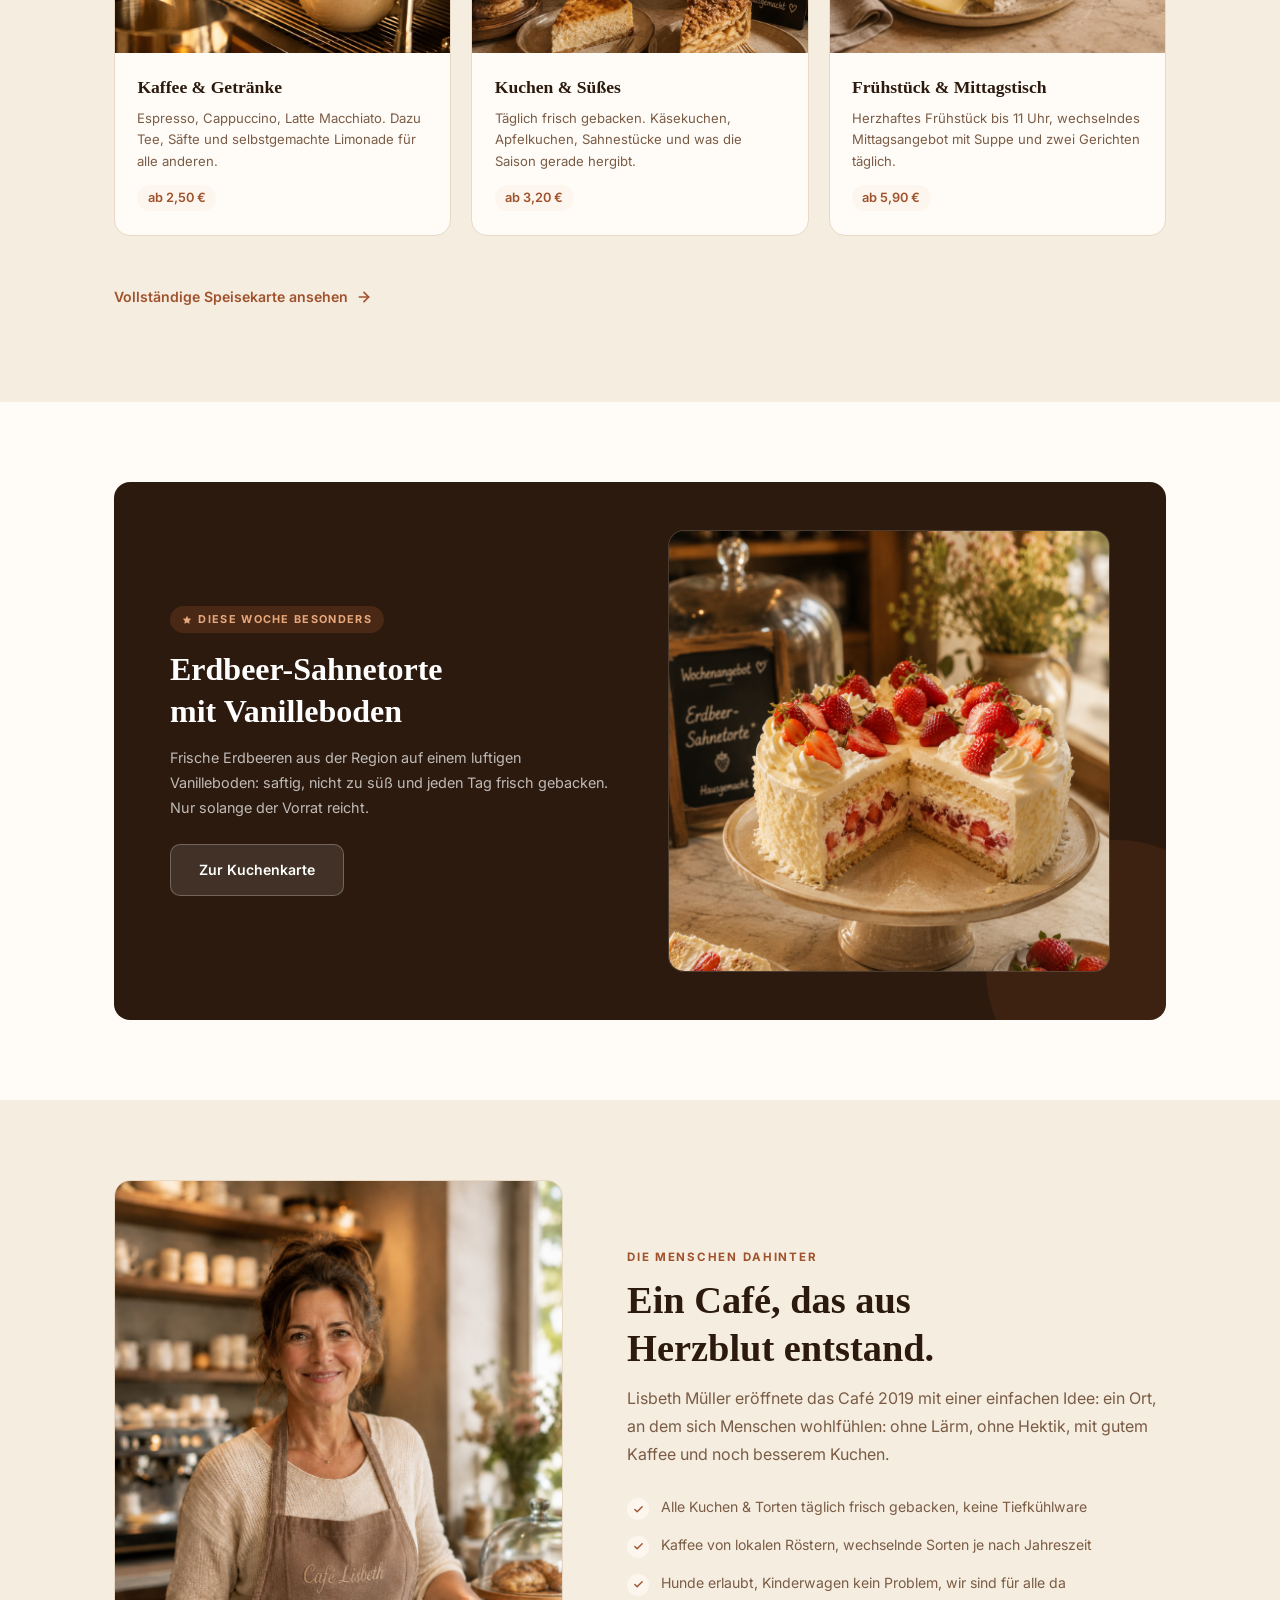
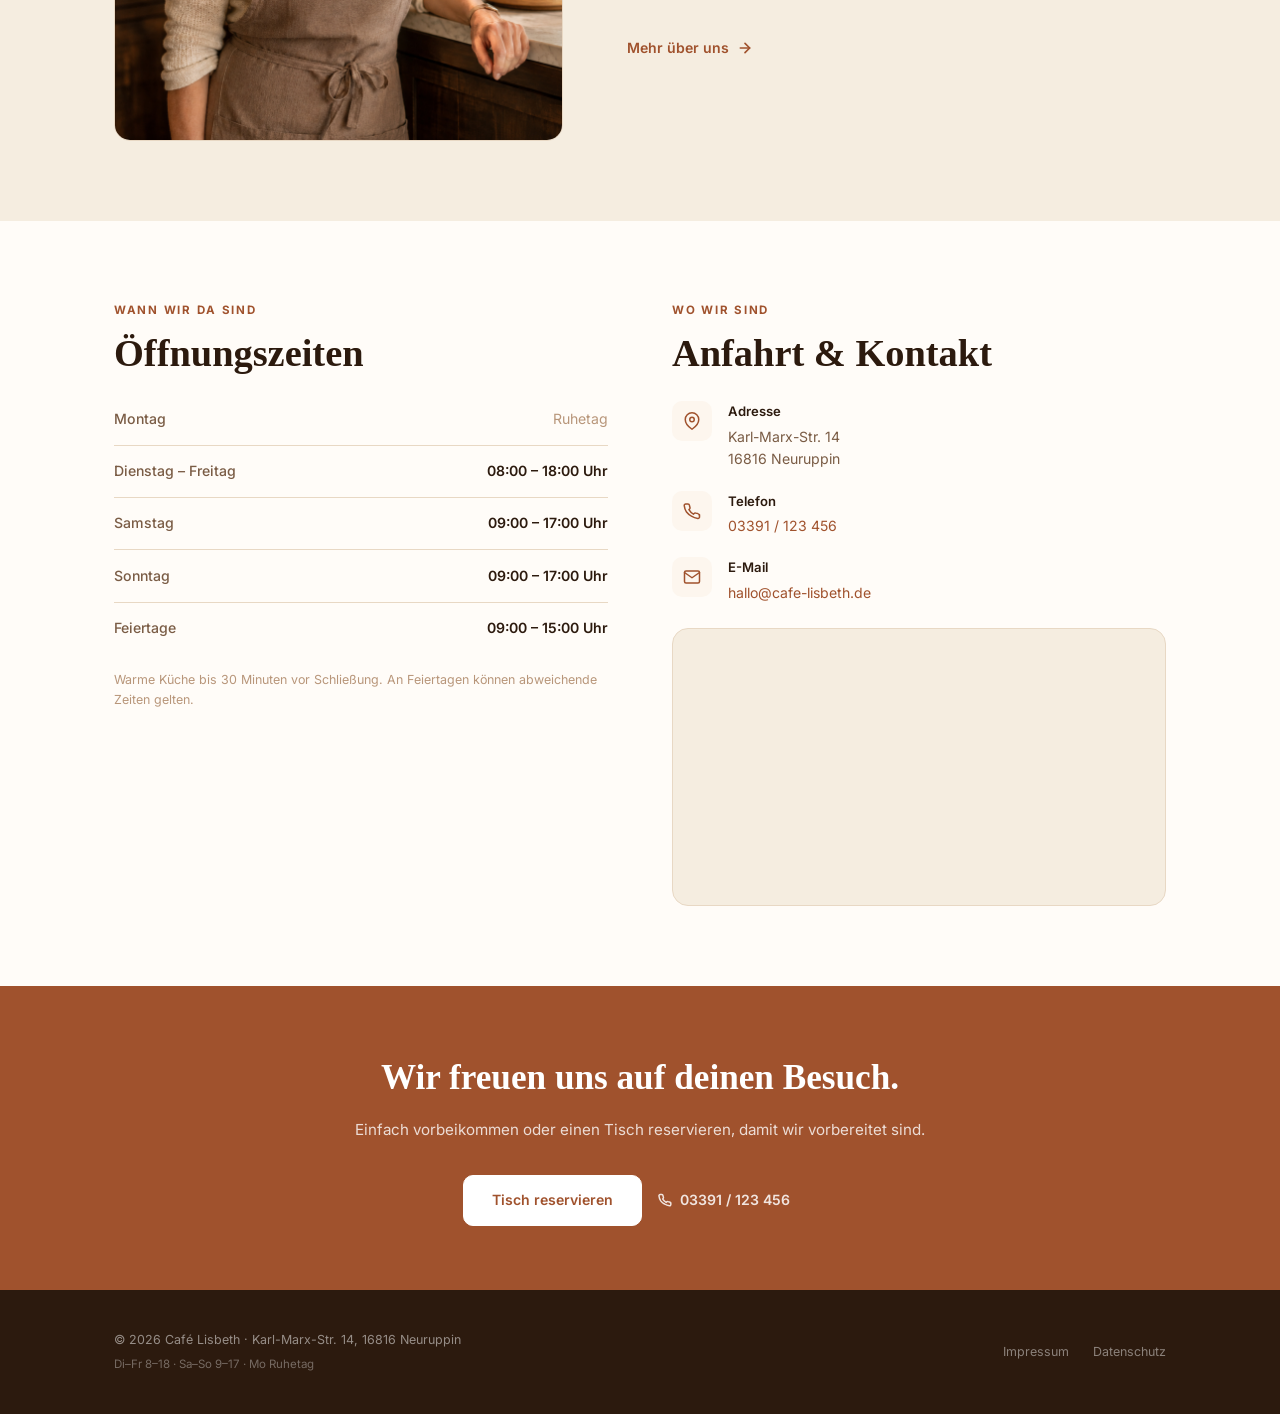
==== commit 46f4260a: "Café Lisbeth: Hero auf Vollbild-Hintergrundbild umgestellt - Neues Hero-Hintergrundbild (cafelisbeth" ====
--- a/demo-kunden-magnet-cafe/index.html
+++ b/demo-kunden-magnet-cafe/index.html
@@ -123,9 +123,6 @@
         </div>
       </div>
 
-      <div class="hero-cafe-bild">
-        <img src="bilder/hero.jpg" alt="Gemütliche Atmosphäre im Café Lisbeth — Kaffee und Kuchen auf Marmortisch" />
-      </div>
     </div>
   </section>
 
--- a/demo-kunden-magnet-cafe/css/style.css
+++ b/demo-kunden-magnet-cafe/css/style.css
@@ -242,28 +242,33 @@
 
 /* ── HERO STARTSEITE ─────────────────────────────────── */
 .hero-cafe {
-  padding: 4.5rem 0 4rem;
-  background: var(--akzent-hell);
+  padding: 5rem 0 4.5rem;
+  background:
+    linear-gradient(
+      105deg,
+      rgba(253,246,238,0.97) 0%,
+      rgba(253,246,238,0.92) 36%,
+      rgba(253,246,238,0.28) 62%,
+      rgba(253,246,238,0.04) 82%
+    ),
+    url('../bilder/cafelisbethhero.jpg') center / cover no-repeat;
   position: relative;
   overflow: hidden;
+  min-height: 580px;
+  display: flex;
+  align-items: center;
 }
 .hero-cafe::before {
-  content: '';
-  position: absolute;
-  top: -120px; right: -120px;
-  width: 480px; height: 480px;
-  border-radius: 50%;
-  background: color-mix(in srgb, var(--akzent) 5%, transparent);
-  pointer-events: none;
+  display: none;
 }
 .hero-cafe-inner {
-  display: grid;
-  grid-template-columns: 1fr 1fr;
-  gap: 4rem;
-  align-items: center;
   max-width: 1100px;
   margin: 0 auto;
   padding: 0 1.5rem;
+  width: 100%;
+}
+.hero-cafe-inner > div:first-child {
+  max-width: 560px;
 }
 .hero-cafe-label {
   display: inline-flex;
@@ -336,18 +341,7 @@
 .hero-zeiten-reihe .zeit { color: var(--text); font-weight: 600; }
 .hero-zeiten-sep { border: none; border-top: 1px dashed var(--rahmen); margin: 0.2rem 0; }
 
-/* Bild-Seite */
-.hero-cafe-bild {
-  border-radius: var(--radius-lg);
-  overflow: hidden;
-  aspect-ratio: 4/5;
-  background: var(--karte);
-  border: 1px solid var(--rahmen);
-  box-shadow: var(--schatten-lg);
-  position: relative;
-  z-index: 1;
-}
-.hero-cafe-bild img { width: 100%; height: 100%; object-fit: cover; }
+.hero-cafe-bild { display: none; }
 .bild-platzhalter {
   width: 100%; height: 100%;
   display: flex; flex-direction: column;
@@ -772,17 +766,21 @@
   .zeiten-layout { grid-template-columns: 1fr; gap: 2.5rem; }
   .kontakt-layout { grid-template-columns: 1fr; gap: 2.5rem; }
 }
-@media (max-width: 900px) and (min-width: 701px) {
-  .hero-cafe-inner { grid-template-columns: 1fr 1fr; gap: 2.5rem; }
-  .hero-cafe-bild { aspect-ratio: 1; }
-}
-@media (max-width: 700px) {
-  .hero-cafe-inner { grid-template-columns: 1fr; }
-  .hero-cafe-bild { display: none; }
-}
 @media (max-width: 768px) {
   .section { padding: 3rem 0; }
-  .hero-cafe { padding: 2.5rem 0 2rem; }
+  .hero-cafe {
+    padding: 2.5rem 0 2rem;
+    min-height: 0;
+    background:
+      linear-gradient(
+        to bottom,
+        rgba(253,246,238,0.83) 0%,
+        rgba(253,246,238,0.75) 100%
+      ),
+      url('../bilder/cafelisbethhero.jpg') center 30% / cover no-repeat;
+    align-items: flex-start;
+  }
+  .hero-cafe-inner > div:first-child { max-width: 100%; }
   .nav-links, .nav-zeiten { display: none; }
   .nav-hamburger { display: flex; }
   .feld-gruppe { grid-template-columns: 1fr; }
@@ -797,7 +795,7 @@
   .hero-sub { font-size: 0.9rem; margin-bottom: 1.25rem; }
   .hero-buttons { flex-direction: column; gap: 0.5rem; margin-bottom: 1.25rem; }
   .hero-buttons .btn { justify-content: center; }
-  .hero-zeiten-box { padding: 0.85rem 1rem; }
+  .hero-zeiten-box { padding: 0.85rem 1rem; display: flex; flex-direction: column; width: 100%; }
   .hero-zeiten-reihe { font-size: 0.8rem; gap: 0.5rem; }
   .hero-zeiten-reihe .tag { min-width: 80px; }
 
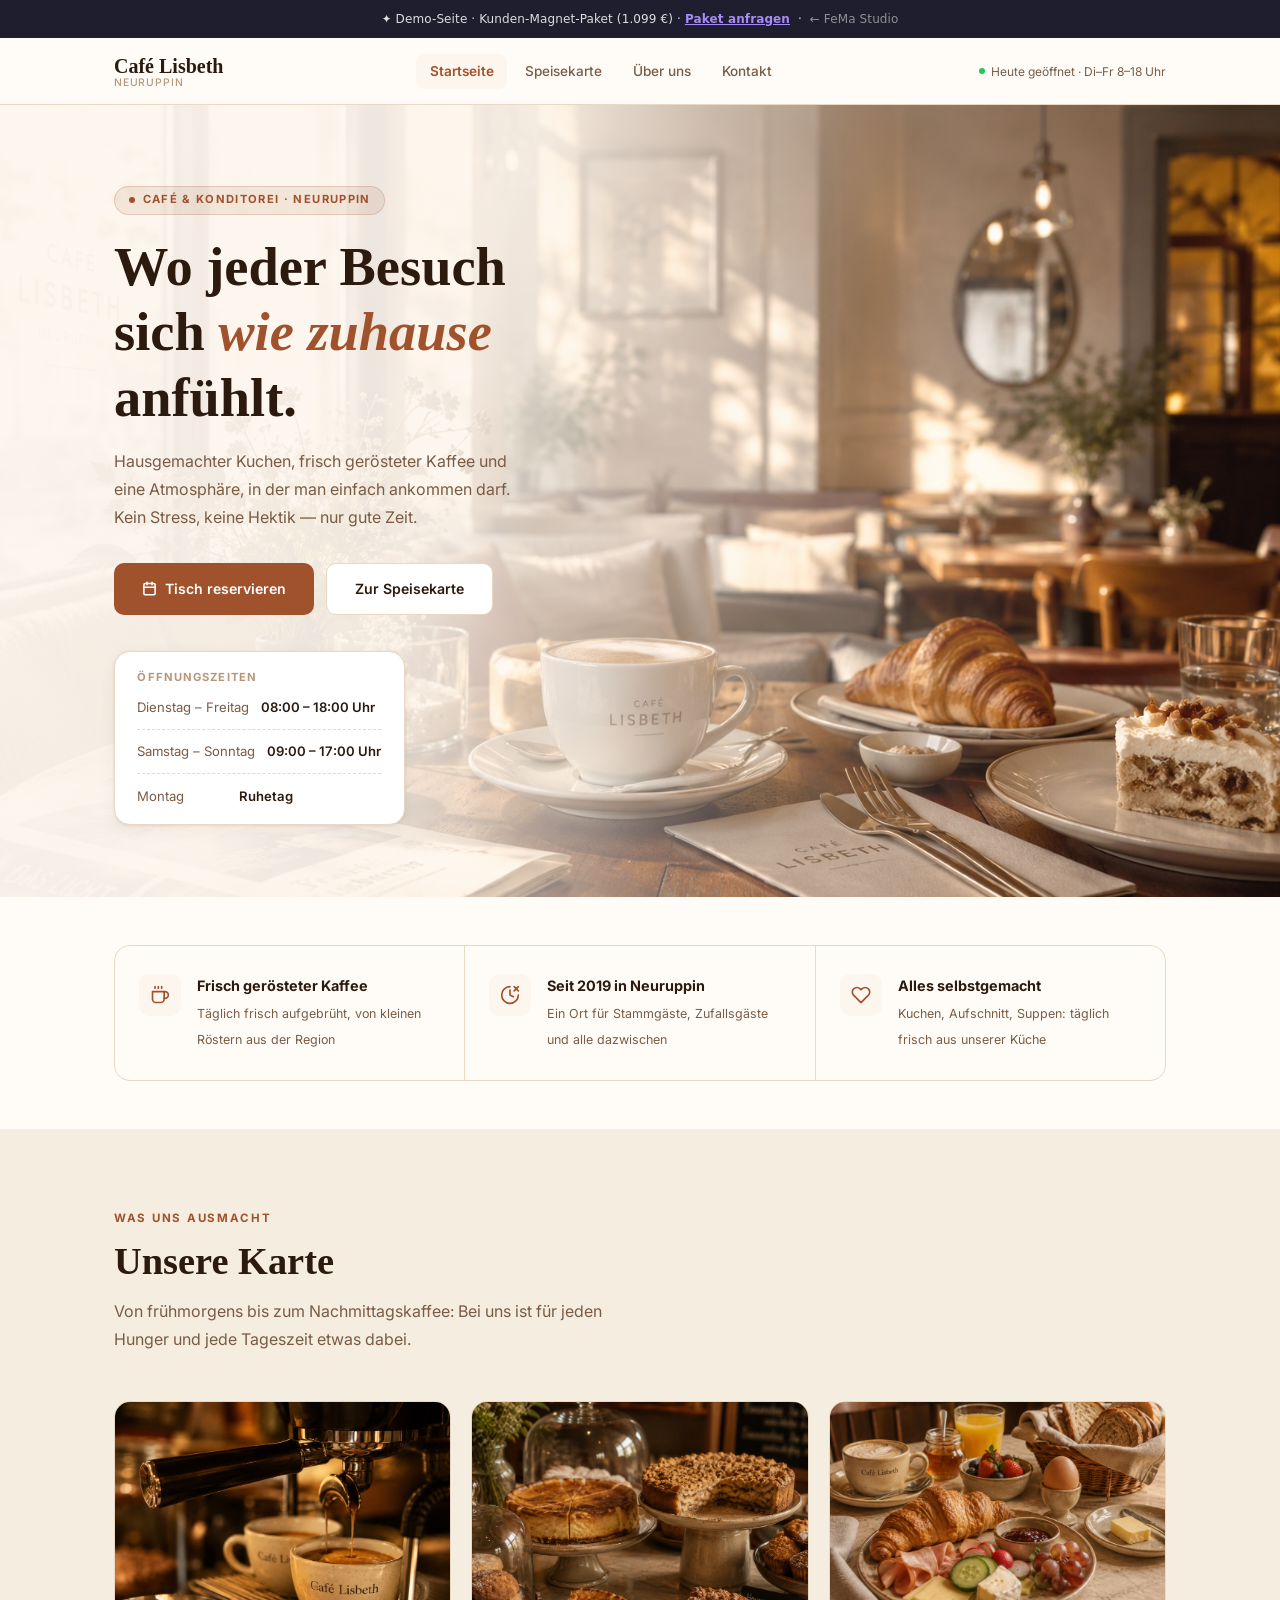
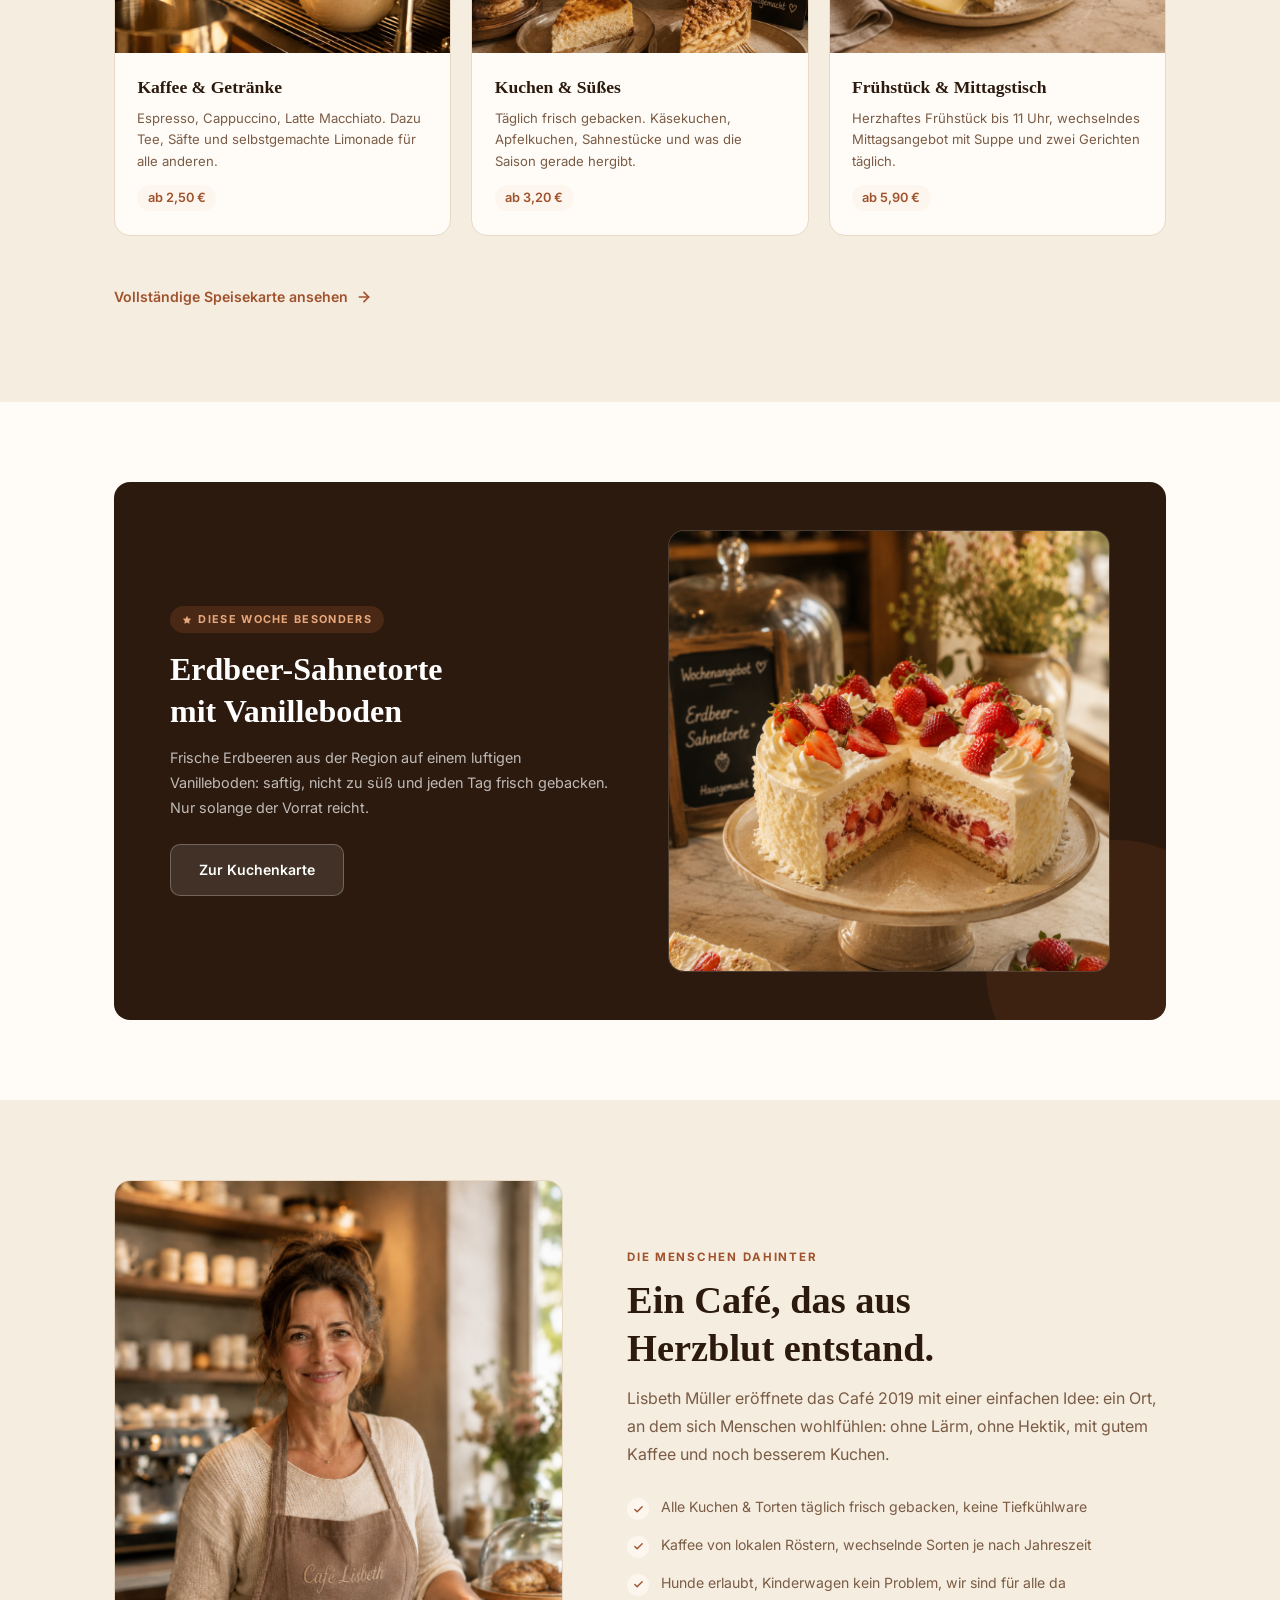
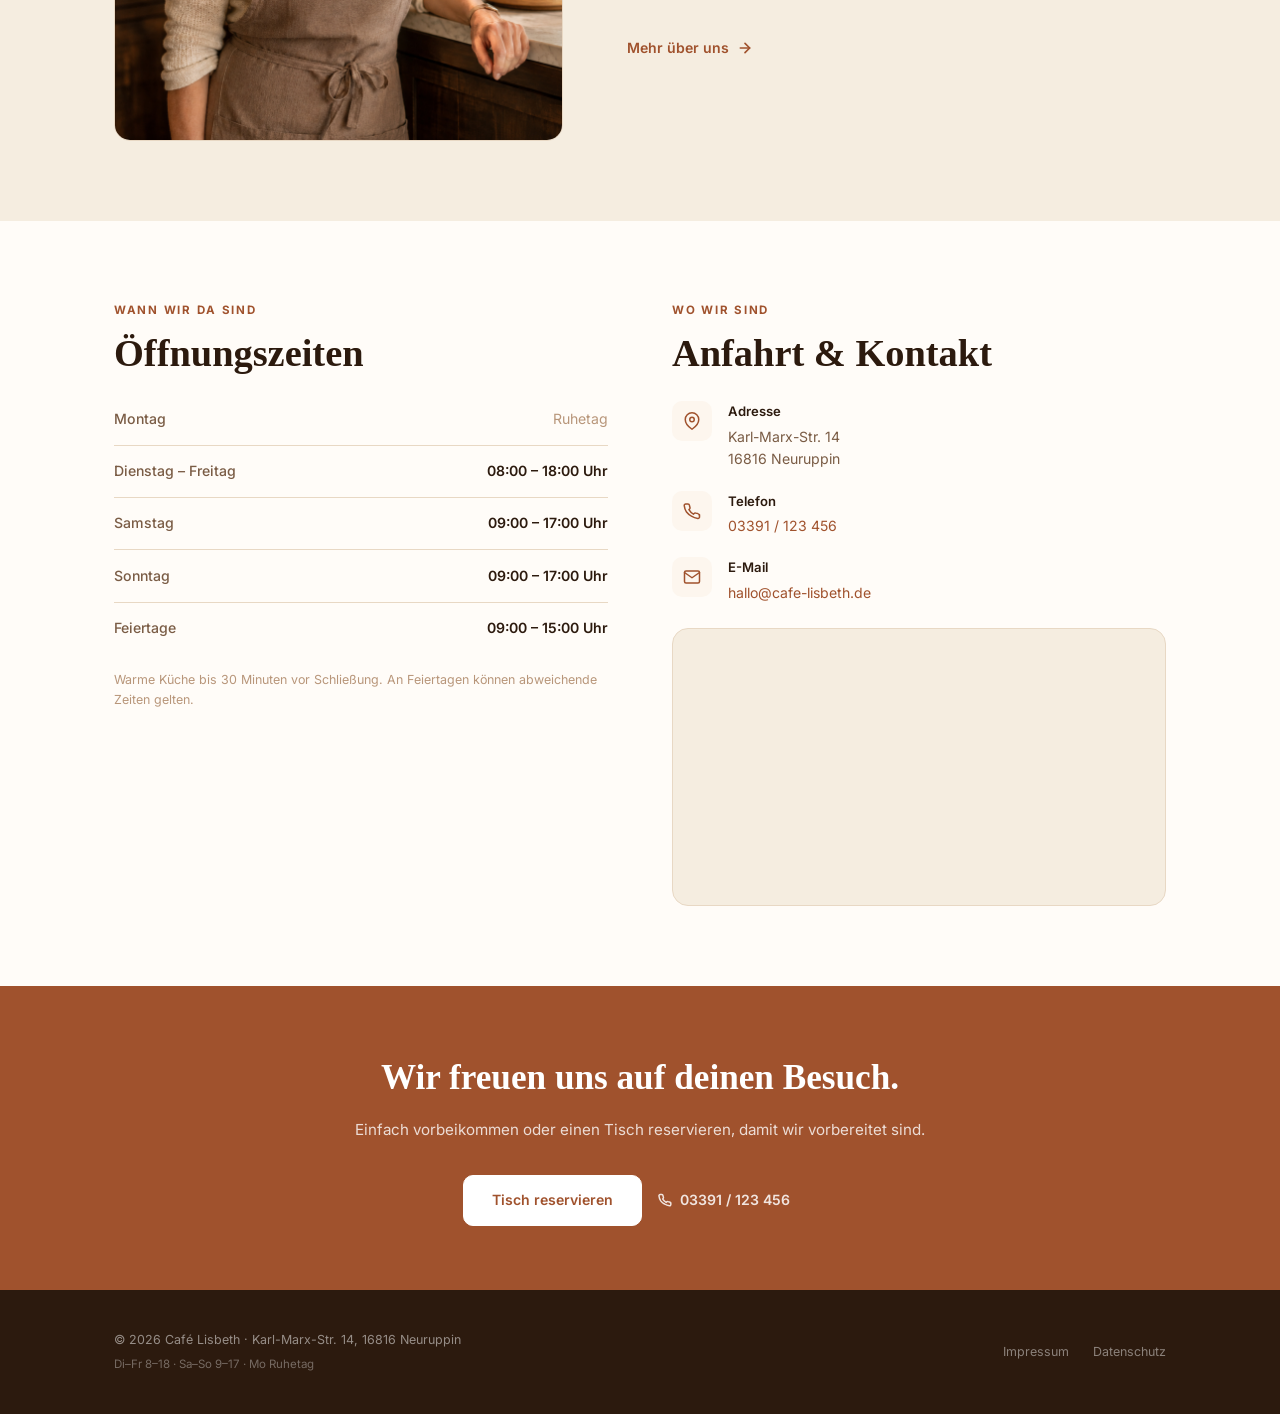
==== commit d29a1d33: "Café Lisbeth Mobile: Premium-Feinschliff Hero — stärkere Atmosphäre, bessere Lesbarkeit Bild: Filter" ====
--- a/demo-kunden-magnet-cafe/index.html
+++ b/demo-kunden-magnet-cafe/index.html
@@ -94,7 +94,7 @@
           anfühlt.
         </h1>
         <p class="hero-sub">
-          Hausgemachter Kuchen, frisch gerösteter Kaffee und eine Atmosphäre, in der man einfach ankommen kann. Bei uns gibt es keine Hektik, nur gute Zeit.
+          Hausgemachter Kuchen, frisch gerösteter Kaffee und eine Atmosphäre, in der man einfach ankommen darf. Kein Stress, keine Hektik — nur gute Zeit.
         </p>
         <div class="hero-buttons">
           <a href="kontakt.html" class="btn btn-primaer">
--- a/demo-kunden-magnet-cafe/css/style.css
+++ b/demo-kunden-magnet-cafe/css/style.css
@@ -771,16 +771,41 @@
   .hero-cafe {
     padding: 2.5rem 0 2rem;
     min-height: 0;
-    background:
-      linear-gradient(
-        to bottom,
-        rgba(253,246,238,0.83) 0%,
-        rgba(253,246,238,0.75) 100%
-      ),
-      url('../bilder/cafelisbethhero.jpg') center 30% / cover no-repeat;
+    background: none;
     align-items: flex-start;
   }
-  .hero-cafe-inner > div:first-child { max-width: 100%; }
+  .hero-cafe::before {
+    display: block;
+    content: '';
+    position: absolute;
+    inset: 0;
+    background: url('../bilder/cafelisbethhero.jpg') center 30% / cover no-repeat;
+    filter: contrast(1.13) saturate(1.48) brightness(0.83) sepia(0.11);
+    z-index: 0;
+  }
+  .hero-cafe::after {
+    content: '';
+    position: absolute;
+    inset: 0;
+    background: linear-gradient(
+      to bottom,
+      rgba(253,246,238,0.55) 0%,
+      rgba(253,246,238,0.38) 55%,
+      rgba(253,246,238,0.20) 100%
+    );
+    z-index: 1;
+  }
+  .hero-cafe-inner { position: relative; z-index: 2; }
+  .hero-cafe-inner > div:first-child {
+    max-width: 100%;
+    padding: 1.75rem 1.5rem;
+    background: linear-gradient(145deg, rgba(253,246,238,0.28) 0%, rgba(253,246,238,0.10) 100%);
+    -webkit-backdrop-filter: blur(5px);
+    backdrop-filter: blur(5px);
+    border-radius: 14px;
+    border: 1px solid rgba(253,246,238,0.18);
+  }
+  .hero-cafe .hero-sub { color: var(--text); }
   .nav-links, .nav-zeiten { display: none; }
   .nav-hamburger { display: flex; }
   .feld-gruppe { grid-template-columns: 1fr; }
